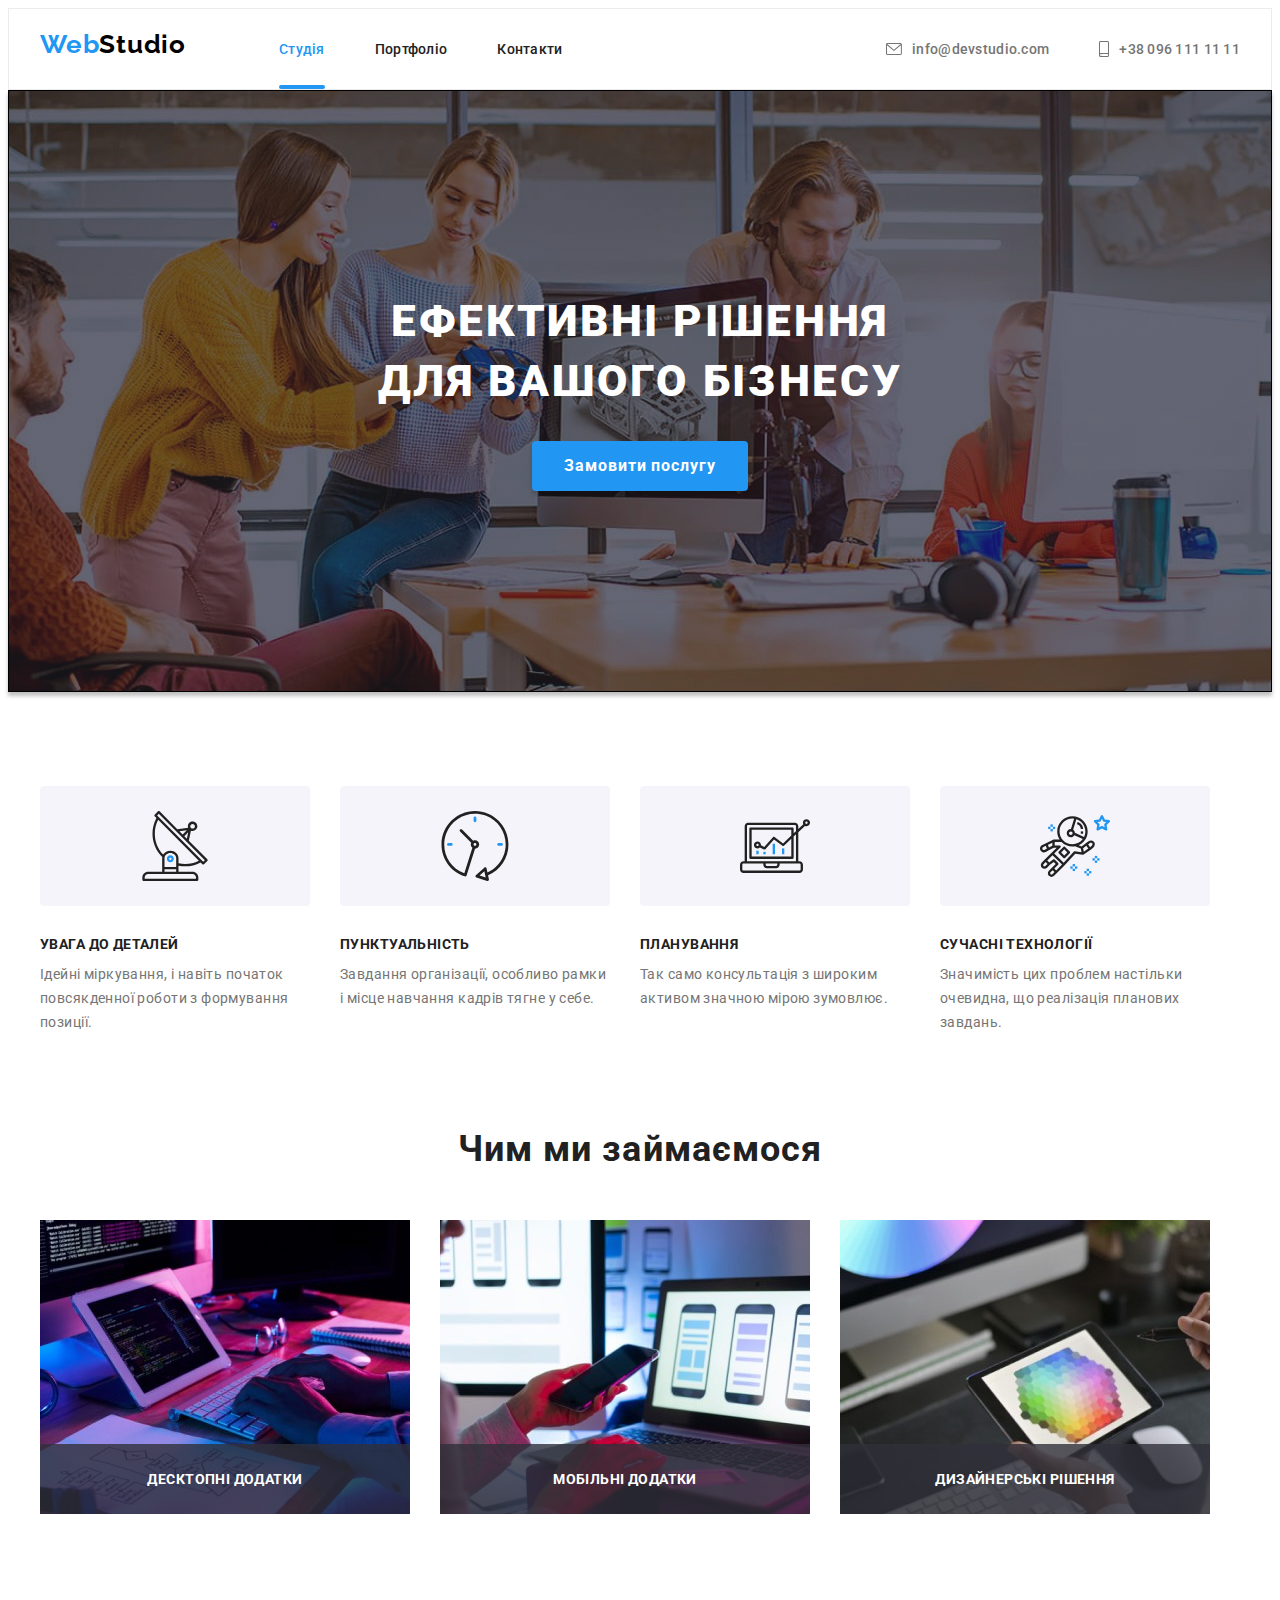
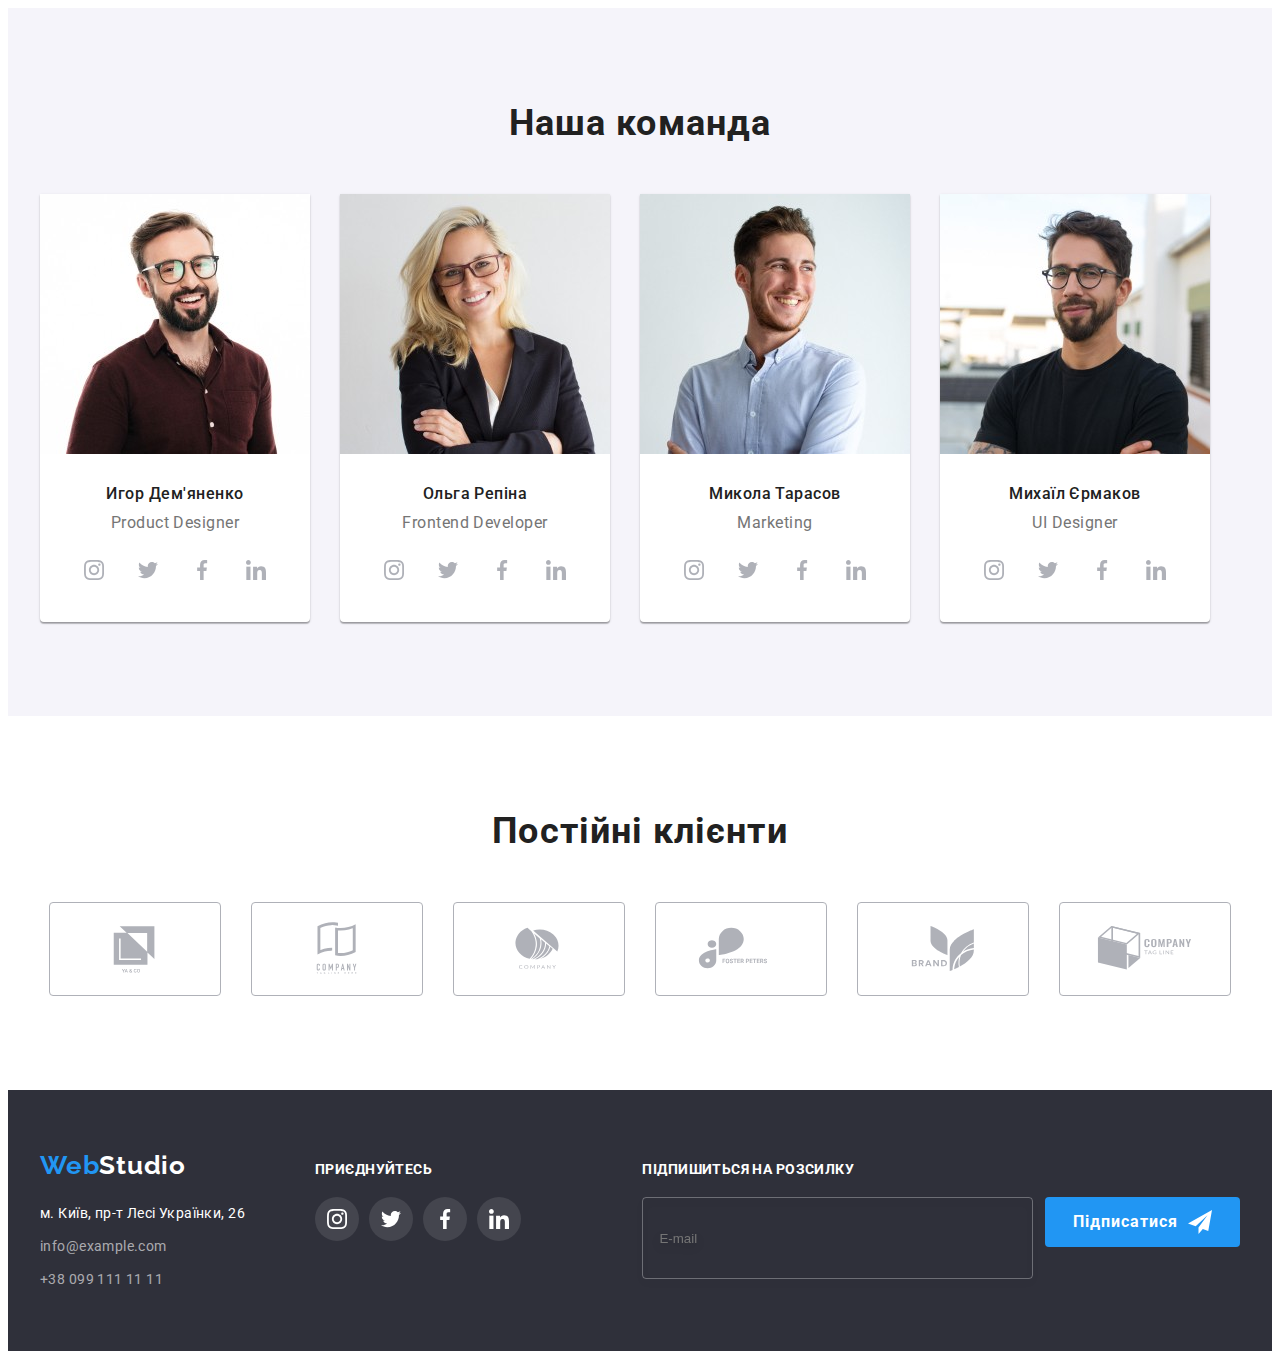
==== index.html @ cc72ad81 "Initial commit" ====
<!DOCTYPE html>
<html lang="uk">
  <head>
    <meta charset="UTF-8" />
    <meta http-equiv="X-UA-Compatible" content="IE=edge" />
    <meta name="viewport" content="width=device-width, initial-scale=1.0" />
    <title>Студия</title>
    <link rel="preconnect" href="https://fonts.googleapis.com" />
    <link rel="preconnect" href="https://fonts.gstatic.com" crossorigin />
    <link
      href="https://fonts.googleapis.com/css2?family=Montserrat&family=Raleway:wght@700&family=Roboto:wght@400;500;700;900&display=swap"
      rel="stylesheet"
    />
    <!--Normalized  -->
    <link
      rel="stylesheet"
      href="https://cdnjs.cloudflare.com/ajax/libs/modern-normalize/1.1.0/modern-normalize.min.css"
      integrity="sha512-wpPYUAdjBVSE4KJnH1VR1HeZfpl1ub8YT/NKx4PuQ5NmX2tKuGu6U/JRp5y+Y8XG2tV+wKQpNHVUX03MfMFn9Q=="
      crossorigin="anonymous"
      referrerpolicy="no-referrer"
    />
    <!-- Normilized end -->
    <!-- Animate.css start -->
    <link
      rel="stylesheet"
      href="https://cdnjs.cloudflare.com/ajax/libs/animate.css/4.1.1/animate.min.css"
    />
    <!-- Animate.css end -->
    <link rel="stylesheet" href="./css/main.min.css" />
    <!-- <link rel="stylesheet" href="./css/styles.css" /> -->
  </head>

  <body>
    <!-- header -->

    <header class="header">
      <div class="container header__container">
        <a class="logo--black logo header__logo link" href="./index.html"><span>Web</span>Studio</a>
        <!-- меню мобайл -->
        <button class="menu__btn" type="button" data-menu-open>
          <svg width="40" height="40">
            <use href="./images/icons.svg#menu_btn"></use>
          </svg>
        </button>

        <nav class="nav">
          <ul class="nav__list list">
            <li class="nav__item">
              <a class="nav__link nav__link--current link" href="./index.html">Студія</a>
            </li>
            <li class="nav__item">
              <a class="nav__link link" href="./portfolio.html">Портфоліо</a>
            </li>
            <li class="nav__item">
              <a class="nav__link link" href="#">Контакти</a>
            </li>
          </ul>
        </nav>
        <!-- email -->
        <ul class="contacts list">
          <li class="contacts__mail">
            <a class="contacts__link link" href="mailto:info@devstudio.com"
              ><svg class="contacts__icon" width="16" height="12">
                <use href="./images/icons.svg#mail"></use>
              </svg>
              info@devstudio.com</a
            >
          </li>
          <!-- phone -->
          <li class="contacts__phone">
            <a class="contacts__link link" href="tel:+380961111111"
              ><svg class="contacts__icon" width="10" height="16">
                <use href="./images/icons.svg#smartphone"></use>
              </svg>
              +38 096 111 11 11</a
            >
          </li>
        </ul>
      </div>
    </header>
    <!-- Hero -->
    <main class="main">
      <section class="hero hero__container">
        <div class="container">
          <h1 class="hero__title">
            Ефективні рішення <br />
            для вашого бізнесу
          </h1>
          <button
            class="hero__btn btn animate__animated animate__pulse animate__delay-5s animate__infinite"
            type="button"
            data-modal-open
          >
            Замовити послугу
          </button>
        </div>
      </section>
      <!-- Преимущества студии -->
      <section class="features section">
        <div class="container">
          <h2 class="visually-hidden">Можливості студії</h2>
          <ul class="features__list list">
            <li class="features__item">
              <div class="features__thumb">
                <a
                  class="features__link link"
                  href=""
                  target="_blank"
                  rel="noopener nooreferrer"
                  aria-label="antenna"
                >
                  <svg class="features__icon" width="70" height="70">
                    <use href="./images/icons.svg#antenna"></use>
                  </svg>
                </a>
              </div>
              <h3 class="features__subject">УВАГА ДО ДЕТАЛЕЙ</h3>
              <p class="features__text">
                Ідейні міркування, і навіть початок повсякденної роботи з формування позиції.
              </p>
            </li>
            <li class="features__item">
              <div class="features__thumb">
                <a
                  class="features__link link"
                  href=""
                  target="_blank"
                  rel="noopener nooreferrer"
                  aria-label="clock"
                >
                  <svg class="features__icon" width="70" height="70">
                    <use href="./images/icons.svg#clock"></use>
                  </svg>
                </a>
              </div>
              <h3 class="features__subject">Пунктуальність</h3>
              <p class="features__text">
                Завдання організації, особливо рамки і місце навчання кадрів тягне у себе.
              </p>
            </li>
            <li class="features__item">
              <div class="features__thumb">
                <a
                  class="features__link link"
                  href=""
                  target="_blank"
                  rel="noopener nooreferrer"
                  aria-label="diagram"
                >
                  <svg class="features__icon" width="70" height="70">
                    <use href="./images/icons.svg#diagram"></use>
                  </svg>
                </a>
              </div>
              <h3 class="features__subject">Планування</h3>
              <p class="features__text">
                Так само консультація з широким активом значною мірою зумовлює.
              </p>
            </li>
            <li class="features__item">
              <div class="features__thumb">
                <a
                  class="features__link link"
                  href=""
                  target="_blank"
                  rel="noopener nooreferrer"
                  aria-label="astronaut"
                >
                  <svg class="features__icon" width="70" height="70">
                    <use href="./images/icons.svg#astronaut"></use>
                  </svg>
                </a>
              </div>
              <h3 class="features__subject">Сучасні технології</h3>
              <p class="features__text">
                Значимість цих проблем настільки очевидна, що реалізація планових завдань.
              </p>
            </li>
          </ul>
        </div>
      </section>

      <!-- Чим ми займаємося -->
      <section class="work work__container section">
        <div class="container">
          <h2 class="container__tittle">Чим ми займаємося</h2>
          <ul class="work__list list">
            <li class="work__item">
              <!-- картинки -->
              <picture>
                <source
                  media="(min-width: 1200px)"
                  srcset="./images/work/img-1@1x_lg.jpg 1x, ./images/work/img-1@2x_lg.jpg 2x"
                  type="image/jpg"
                />

                <img
                  class="work__image"
                  src="./images/work/img-1@1x_lg.jpg"
                  alt="Десктопні додатки"
                  width="370"
                  height="294"
                />
              </picture>
              <p class="work__text">Десктопні додатки</p>
            </li>
            <li class="work__item">
              <picture>
                <source
                  media="(min-width: 1200px)"
                  srcset="./images/work/img-2@1x_lg.jpg 1x, ./images/work/img-2@2x_lg.jpg 2x"
                  type="image/jpg"
                />

                <img
                  class="work__image"
                  src="./images/work/img-2@1x_lg.jpg"
                  alt="Мобільні додатки"
                  width="370"
                  height="294"
                />
              </picture>
              <p class="work__text">Мобільні додатки</p>
            </li>
            <li class="work__item">
              <picture>
                <source
                  media="(min-width: 1200px)"
                  srcset="./images/work/img-3@1x_lg.jpg 1x, ./images/work/img-3@2x_lg.jpg 2x"
                  type="image/jpg"
                />

                <img
                  class="work__image"
                  src="./images/work/img-3@1x_lg.jpg"
                  alt="Дизайнерські рішення"
                  width="370"
                  height="294"
                />
              </picture>
              <p class="work__text">Дизайнерські рішення</p>
            </li>
          </ul>
        </div>
      </section>
      <!-- Наша команда -->
      <section class="team section">
        <div class="container">
          <h2 class="container__tittle">Наша команда</h2>
          <ul class="team__list list">
            <li class="team__item">
              <picture>
                <source
                  media="(min-width: 1200px)"
                  srcset="./images/team/img-1@1x_lg.jpg 1x, ./images/team/img-1@2x_lg.jpg 2x"
                  type="image/jpg"
                />
                <source
                  media="(min-width: 768px)"
                  srcset="./images/team/img-1@1x_md.jpg 1x, ./images/team/img-1@2x_md.jpg 2x"
                  type="image/jpg"
                />
                <source
                  media="(max-width: 767px)"
                  srcset="./images/team/img-1@1x_sm.jpg 1x, ./images/team/img-1@2x_sm.jpg 2x"
                  type="image/jpg"
                />

                <img
                  class="team__foto"
                  src="./images/team/img-1@1x_lg.jpg"
                  alt="Игорь Демьяненко"
                  width="450"
                  height="460"
                />
              </picture>
              <div class="team__wrapper">
                <h3 class="team__name">Игор Дем'яненко</h3>
                <p class="team__spec">Product Designer</p>
                <ul class="social list">
                  <li class="social__item">
                    <a
                      class="social__link link"
                      href=""
                      target="_blank"
                      rel="noopener nooreferrer"
                      aria-label="Instagram"
                    >
                      <svg class="social__icon" width="20" height="20">
                        <use href="./images/icons.svg#instagram"></use>
                      </svg>
                    </a>
                  </li>
                  <li class="social__item">
                    <a
                      class="social__link link"
                      href=""
                      target="_blank"
                      rel="noopener nooreferrer"
                      aria-label="Twitter"
                    >
                      <svg class="social__icon" width="20" height="20">
                        <use href="./images/icons.svg#twitter"></use>
                      </svg>
                    </a>
                  </li>
                  <li class="social__item">
                    <a
                      class="social__link link"
                      href=""
                      target="_blank"
                      rel="noopener nooreferrer"
                      aria-label="Facebook"
                    >
                      <svg class="social__icon" width="20" height="20">
                        <use href="./images/icons.svg#facebook"></use>
                      </svg>
                    </a>
                  </li>
                  <li class="social__item">
                    <a
                      class="social__link link"
                      href=""
                      target="_blank"
                      rel="noopener nooreferrer"
                      aria-label="Linkedin"
                    >
                      <svg class="social__icon" width="20" height="20">
                        <use href="./images/icons.svg#linkedin"></use>
                      </svg>
                    </a>
                  </li>
                </ul>
              </div>
            </li>
            <li class="team__item">
              <picture>
                <source
                  media="(min-width: 1200px)"
                  srcset="./images/team/img-2@1x_lg.jpg 1x, ./images/team/img-2@2x_lg.jpg 2x"
                  type="image/jpg"
                />
                <source
                  media="(min-width: 768px)"
                  srcset="./images/team/img-2@1x_md.jpg 1x, ./images/team/img-2@2x_md.jpg 2x"
                  type="image/jpg"
                />
                <source
                  media="(max-width: 767px)"
                  srcset="./images/team/img-2@1x_sm.jpg 1x, ./images/team/img-2@2x_sm.jpg 2x"
                  type="image/jpg"
                />

                <img
                  class="team__foto"
                  src="./images/team/img-2@1x_lg.jpg"
                  alt="Ольга Репина"
                  width="450"
                  height="460"
                />
              </picture>
              <div class="team__wrapper">
                <h3 class="team__name">Ольга Репіна</h3>
                <p class="team__spec">Frontend Developer</p>
                <ul class="social list">
                  <li class="social__item">
                    <a
                      class="social__link link"
                      href=""
                      target="_blank"
                      rel="noopener nooreferrer"
                      aria-label="Instagram"
                    >
                      <svg class="social__icon" width="20" height="20">
                        <use href="./images/icons.svg#instagram"></use>
                      </svg>
                    </a>
                  </li>
                  <li class="social__item">
                    <a
                      class="social__link link"
                      href=""
                      target="_blank"
                      rel="noopener nooreferrer"
                      aria-label="Twitter"
                    >
                      <svg class="social__icon" width="20" height="20">
                        <use href="./images/icons.svg#twitter"></use>
                      </svg>
                    </a>
                  </li>
                  <li class="social__item">
                    <a
                      class="social__link link"
                      href=""
                      target="_blank"
                      rel="noopener nooreferrer"
                      aria-label="Facebook"
                    >
                      <svg class="social__icon" width="20" height="20">
                        <use href="./images/icons.svg#facebook"></use>
                      </svg>
                    </a>
                  </li>
                  <li class="social__item">
                    <a
                      class="social__link link"
                      href=""
                      target="_blank"
                      rel="noopener nooreferrer"
                      aria-label="Linkedin"
                    >
                      <svg class="social__icon" width="20" height="20">
                        <use href="./images/icons.svg#linkedin"></use>
                      </svg>
                    </a>
                  </li>
                </ul>
              </div>
            </li>
            <li class="team__item">
              <picture>
                <source
                  media="(min-width: 1200px)"
                  srcset="./images/team/img-3@1x_lg.jpg 1x, ./images/team/img-3@2x_lg.jpg 2x"
                  type="image/jpg"
                />
                <source
                  media="(min-width: 768px)"
                  srcset="./images/team/img-3@1x_md.jpg 1x, ./images/team/img-3@2x_md.jpg 2x"
                  type="image/jpg"
                />
                <source
                  media="(max-width: 767px)"
                  srcset="./images/team/img-3@1x_sm.jpg 1x, ./images/team/img-3@2x_sm.jpg 2x"
                  type="image/jpg"
                />
                <img
                  class="team__foto"
                  src="./images/team/img-3@1x_lg.jpg"
                  alt="Николай Тарасов"
                  width="450"
                  height="460"
                />
              </picture>
              <div class="team__wrapper">
                <h3 class="team__name">Микола Тарасов</h3>
                <p class="team__spec">Marketing</p>
                <ul class="social list">
                  <li class="social__item">
                    <a
                      class="social__link link"
                      href=""
                      target="_blank"
                      rel="noopener nooreferrer"
                      aria-label="Instagram"
                    >
                      <svg class="social__icon" width="20" height="20">
                        <use href="./images/icons.svg#instagram"></use>
                      </svg>
                    </a>
                  </li>
                  <li class="social__item">
                    <a
                      class="social__link link"
                      href=""
                      target="_blank"
                      rel="noopener nooreferrer"
                      aria-label="Twitter"
                    >
                      <svg class="social__icon" width="20" height="20">
                        <use href="./images/icons.svg#twitter"></use>
                      </svg>
                    </a>
                  </li>
                  <li class="tsocial__item">
                    <a
                      class="social__link link"
                      href=""
                      target="_blank"
                      rel="noopener nooreferrer"
                      aria-label="Facebook"
                    >
                      <svg class="social__icon" width="20" height="20">
                        <use href="./images/icons.svg#facebook"></use>
                      </svg>
                    </a>
                  </li>
                  <li class="social__item">
                    <a
                      class="social__link link"
                      href=""
                      target="_blank"
                      rel="noopener nooreferrer"
                      aria-label="Linkedin"
                    >
                      <svg class="social__icon" width="20" height="20">
                        <use href="./images/icons.svg#linkedin"></use>
                      </svg>
                    </a>
                  </li>
                </ul>
              </div>
            </li>
            <li class="team__item">
              <picture>
                <source
                  media="(min-width: 1200px)"
                  srcset="./images/team/img-4@1x_lg.jpg 1x, ./images/team/img-4@2x_lg.jpg 2x"
                  type="image/jpg"
                />
                <source
                  media="(min-width: 768px)"
                  srcset="./images/team/img-4@1x_md.jpg 1x, ./images/team/img-4@2x_md.jpg 2x"
                  type="image/jpg"
                />
                <source
                  media="(max-width: 767px)"
                  srcset="./images/team/img-4@1x_sm.jpg 1x, ./images/team/img-4@2x_sm.jpg 2x"
                  type="image/jpg"
                />

                <img
                  class="team__foto"
                  src="./images/team/img-4@1x_lg.jpg"
                  alt="Михаил Ермаков"
                  width="450"
                  height="460"
                />
              </picture>
              <div class="team__wrapper">
                <h3 class="team__name">Михаїл Єрмаков</h3>
                <p class="team__spec">UI Designer</p>
                <ul class="social list">
                  <li class="social__item">
                    <a
                      class="social__link link"
                      href=""
                      target="_blank"
                      rel="noopener nooreferrer"
                      aria-label="Instagram"
                    >
                      <svg class="social__icon" width="20" height="20">
                        <use href="./images/icons.svg#instagram"></use>
                      </svg>
                    </a>
                  </li>
                  <li class="social__item">
                    <a
                      class="social__link link"
                      href=""
                      target="_blank"
                      rel="noopener nooreferrer"
                      aria-label="Twitter"
                    >
                      <svg class="social__icon" width="20" height="20">
                        <use href="./images/icons.svg#twitter"></use>
                      </svg>
                    </a>
                  </li>
                  <li class="social__item">
                    <a
                      class="social__link link"
                      href=""
                      target="_blank"
                      rel="noopener nooreferrer"
                      aria-label="Facebook"
                    >
                      <svg class="social__icon" width="20" height="20">
                        <use href="./images/icons.svg#facebook"></use>
                      </svg>
                    </a>
                  </li>
                  <li class="social__item">
                    <a
                      class="social__link link"
                      href=""
                      target="_blank"
                      rel="noopener nooreferrer"
                      aria-label="Linkedin"
                    >
                      <svg class="social__icon" width="20" height="20">
                        <use href="./images/icons.svg#linkedin"></use>
                      </svg>
                    </a>
                  </li>
                </ul>
              </div>
            </li>
          </ul>
        </div>
      </section>

      <!--постоянные клиенты-->
      <section class="clients section">
        <div class="container">
          <h2 class="container__tittle">Постійні клієнти</h2>
          <ul class="clients__list list">
            <li class="clients__item">
              <a
                class="clients__link link"
                href=""
                target="_blank"
                rel="noopener nooreferrer"
                aria-label="logo-1"
              >
                <svg width="106" height="60" class="clients__icon">
                  <use href="./images/icons.svg#logo-1"></use>
                </svg>
              </a>
            </li>
            <li class="clients__item">
              <a
                class="clients__link link"
                href=""
                target="_blank"
                rel="noopener nooreferrer"
                aria-label="logo-2"
              >
                <svg width="106" height="60" class="clients__icon">
                  <use href="./images/icons.svg#logo-2"></use>
                </svg>
              </a>
            </li>
            <li class="clients__item">
              <a
                class="clients__link link"
                href=""
                target="_blank"
                rel="noopener nooreferrer"
                aria-label="logo-3"
              >
                <svg width="106" height="60" class="clients__icon">
                  <use href="./images/icons.svg#logo-3"></use>
                </svg>
              </a>
            </li>
            <li class="clients__item">
              <a
                class="clients__link link"
                href=""
                target="_blank"
                rel="noopener nooreferrer"
                aria-label="logo-4"
              >
                <svg width="106" height="60" class="clients__icon">
                  <use href="./images/icons.svg#logo-4"></use>
                </svg>
              </a>
            </li>
            <li class="clients__item">
              <a
                class="clients__link link"
                href=""
                target="_blank"
                rel="noopener nooreferrer"
                aria-label="logo-5"
              >
                <svg width="106" height="60" class="clients__icon">
                  <use href="./images/icons.svg#logo-5"></use>
                </svg>
              </a>
            </li>
            <li class="clients__item">
              <a
                class="clients__link link"
                href=""
                target="_blank"
                rel="noopener nooreferrer"
                aria-label="logo-6"
              >
                <svg width="106" height="60" class="clients__icon">
                  <use href="./images/icons.svg#logo-6"></use>
                </svg>
              </a>
            </li>
          </ul>
        </div>
      </section>
    </main>

    <!--footer1-->

    <footer class="footer footer__container">
      <div class="container footer__position">
        <div class="footer__adress">
          <a class="footer__logo logo link" href="./index.html">Web<span>Studio</span></a>
          <address class="footer__contacts">
            <ul class="footer__list list">
              <li class="footer__item">
                <a
                  class="footer__link footer__link--map link"
                  href="https://goo.gl/maps/uckna3FoqXZU8niu8"
                  target="_blank"
                  rel="noreferrer noopener nofollow"
                  >м. Київ, пр-т Лесі Українки, 26</a
                >
              </li>
              <li class="footer__item">
                <a class="footer__link link" href="mailto:info@example.com">info@example.com</a>
              </li>
              <li class="footer__item">
                <a class="footer__link link" href="tel:+380991111111">+38 099 111 11 11</a>
              </li>
            </ul>
          </address>
        </div>
        <!-- Приєднуйтесь -->

        <div class="join join__footer">
          <h2 class="join__text">Приєднуйтесь</h2>
          <ul class="join__list list">
            <li class="join__item">
              <a
                class="join__link link"
                href=""
                target="_blank"
                rel="noopener nooreferrer"
                aria-label="instagram"
              >
                <svg class="join__icon" width="20" height="20">
                  <use href="./images/icons.svg#instagram"></use>
                </svg>
              </a>
            </li>
            <li class="join__item">
              <a
                class="join__link link"
                href=""
                target="_blank"
                rel="noopener nooreferrer"
                aria-label="twitter"
              >
                <svg class="join__icon" width="20" height="20">
                  <use href="./images/icons.svg#twitter"></use>
                </svg>
              </a>
            </li>
            <li class="join__item">
              <a
                class="join__link link"
                href=""
                target="_blank"
                rel="noopener nooreferrer"
                aria-label="facebook"
              >
                <svg class="join__icon" width="20" height="20">
                  <use href="./images/icons.svg#facebook"></use>
                </svg>
              </a>
            </li>
            <li class="join__item">
              <a
                class="join__link link"
                href=""
                target="_blank"
                rel="noopener nooreferrer"
                aria-label="Linkedin"
              >
                <svg class="join__icon" width="20" height="20">
                  <use href="./images/icons.svg#linkedin"></use>
                </svg>
              </a>
            </li>
          </ul>
        </div>
        <!-- Підпишиться на розсилку -->

        <div class="subscribe">
          <h2 class="subscribe__text">Підпишиться на розсилку</h2>
          <form class="subscribe__form">
            <label class="subscribe__label">
              <input
                class="subscribe__email"
                type="email"
                name="user-mail"
                required
                placeholder="E-mail"
              />
            </label>
            <button class="btn subscribe__btn" type="submit">
              Підписатися
              <svg class="subscribe__svg" width="24" height="24">
                <use href="./images/icons.svg#icon-send"></use>
              </svg>
            </button>
          </form>
        </div>
      </div>
    </footer>

    <!-- Modal window -->
    <div class="backdrop backdrop--is-hidden" data-modal>
      <div class="backdrop__modal">
        <button class="backdrop__modal--close" type="button" data-modal-close>
          <svg class="modal__icon" width="18" height="18">
            <use href="./images/icons.svg#close-black"></use>
          </svg>
        </button>

        <!-- modal-form -->

        <form class="form" name="modal-form" autocomplete="off">
          <strong class="form__tittle">Залиште свої дані, ми Вам зателефонуємо</strong>
          <div class="form__group" role="group">
            <label class="form__wrap">
              <span class="form__label">Ім'я</span>
              <input class="form__input" type="text" name="user-name" autofocus required />

              <svg class="form__icon" width="18" height="18">
                <use href="./images/icons.svg#person-black"></use>
              </svg>
            </label>

            <label class="form__wrap">
              <span class="form__label">Телефон</span>
              <input class="form__input" type="tel" name="user-phone" required />

              <svg class="form__icon" width="18" height="18">
                <use href="./images/icons.svg#phone-black"></use>
              </svg>
            </label>

            <label class="form__wrap">
              <span class="form__label">Пошта</span>
              <input class="form__input" type="email" name="user-mail" required />

              <svg class="form__icon" width="18" height="18">
                <use href="./images/icons.svg#email-black"></use>
              </svg>
            </label>

            <label class="form__wrap">
              <span class="form__label">Коментарі</span>
              <textarea
                class="form__input form__textarea"
                name="user-comments"
                placeholder="Ведіть текст"
                rows="4"
              ></textarea>
            </label>
          </div>

          <!-- checkbox -->

          <label class="form__checkbox">
            <input
              class="form__checkbox-input visually-hidden"
              type="checkbox"
              name="agreement"
              value="agreement-send"
              required
            />

            <svg class="form__checkbox-icon" width="16" height="15">
              <use
                class="form__checkbox-icon--uncheck"
                href="./images/icons.svg#icon-uncheck"
              ></use>
              <use class="form__checkbox-icon--check" href="./images/icons.svg#icon-check"></use>
            </svg>

            <span class="form__checkbox-label"
              >Погоджуюся з розсилкою та приймаю<a class="form__checkbox-label--conditions" href="">
                Умови договору</a
              >
            </span>
          </label>

          <button class="form__btn btn" type="submit">Відправити</button>
        </form>
      </div>
    </div>

    <!-- Mobile menu -->

    <div class="menu-overlay" data-menu>
      <div class="menu">
        <button class="menu__btn menu__btn--hover" type="button" data-menu-close>
          <svg width="40" height="40">
            <use href="./images/icons.svg#menu-close"></use>
          </svg>
        </button>
        <ul class="menu__list list">
          <li class="menu__item">
            <a class="menu__link menu__link--current link" href="./index.html">Студія</a>
          </li>
          <li class="menu__item">
            <a class="menu__link link" href="./portfolio.html">Портфоліо</a>
          </li>
          <li class="menu__item">
            <a class="menu__link link" href="#">Контакти</a>
          </li>
        </ul>

        <ul class="menu__contacts list">
          <!-- phone -->
          <li class="menu__phone">
            <a class="menu__phone-link link" href="tel:+380961111111"> +38 096 111 11 11</a>
          </li>

          <li class="menu__mail">
            <a class="menu__mail-link link" href="mailto:info@devstudio.com"> info@devstudio.com</a>
          </li>
        </ul>

        <ul class="menu__social-list list">
          <li class="menu__social-item">
            <a
              class="menu__social-link link"
              href=""
              target="_blank"
              rel="noopener nooreferrer"
              aria-label="Instagram"
              >Instagram
            </a>
          </li>
          <li class="menu__social-item">
            <a
              class="menu__social-link link"
              href=""
              target="_blank"
              rel="noopener nooreferrer"
              aria-label="Twitter"
              >Twitter
            </a>
          </li>
          <li class="menu__social-item">
            <a
              class="menu__social-link link"
              href=""
              target="_blank"
              rel="noopener nooreferrer"
              aria-label="Facebook"
              >Facebook
            </a>
          </li>
          <li class="menu__social-item">
            <a
              class="menu__social-link link"
              href=""
              target="_blank"
              rel="noopener nooreferrer"
              aria-label="Linkedin"
              >Linkedin
            </a>
          </li>
        </ul>
      </div>
    </div>

    <script src="./js/modal.js"></script>
    <script src="./js/menu.js"></script>
  </body>
</html>
---- css/main.min.css ----
:root{--main-font: "Roboto", sans-serif;--secondary-font: "Raleway", sans-serif;--main-txt-cl: #212121;--accent-txt-cl: #2196F3;--white-txt-cl: #FFFFFF;--btn-txt-cl: #FFFFFF;--tel-txt-cl: #757575;--footer-txt-cl: rgba(255, 255, 255, 0.6);--studio-txt-cl: #000000;--soc-cl: #AFB1B8;--light-bg-cl: #E5E5E5;--dark-bg-cl: #2F303A;--portfolio-bg-cl: #EEEEEE;--team-bg-cl: #F5F4FA;--btn-bl-cl: #188CE8;--line-cl: #ECECEC;--anim: 250ms cubic-bezier(0.4, 0, 0.2, 1)}.visually-hidden{position:absolute;width:1px;height:1px;margin:-1px;border:0;padding:0;white-space:nowrap;-webkit-clip-path:inset(100%);clip-path:inset(100%);clip:rect(0 0 0 0);overflow:hidden}body{font-family:var(--main-font);color:var(--main-txt-cl);background-color:var(--white-txt-cl);font-size:14px;letter-spacing:.03em}.no-scroll{overflow:hidden}.link{text-decoration:none;color:inherit}.list{list-style:none;padding:0;margin:0}h1,h2,h3,h4,h5,h6,p,ul{margin:0}img{display:block;width:100%;height:auto;-o-object-fit:cover;object-fit:cover;-o-object-position:center;object-position:center}address{font-size:normal}.container{width:100%;padding:0 15px;margin:0 auto}@media screen and (min-width: 480px){.container{width:480px}}@media screen and (min-width: 768px){.container{width:768px}}@media screen and (min-width: 1200px){.container{width:1200px}}.section{padding-top:60px;padding-bottom:60px}@media screen and (min-width: 1200px){.section{padding-top:94px;padding-bottom:94px}}.container__tittle{font-weight:700;text-align:center;letter-spacing:.03em;color:var(--main-txt-cl);font-size:28px;line-height:1.1785714286;margin-bottom:30px}@media screen and (min-width: 1200px){.container__tittle{font-size:36px;line-height:1.1666666667;margin-bottom:50px}}.btn{font-weight:700;font-size:16px;line-height:1.875;-webkit-box-align:center;-ms-flex-align:center;align-items:center;letter-spacing:.06em;background-color:var(--accent-txt-cl);cursor:pointer;border:none;border-radius:4px;color:var(--btn-txt-cl);font-family:var(--main-font)}.form{text-align:center}.form__tittle{display:block;font-family:var(--main-font);font-weight:700;font-size:20px;line-height:1.5;text-align:center;letter-spacing:.03em;color:var(--main-txt-cl);margin-bottom:12px}@media screen and (min-width: 1200px){.form__tittle{line-height:1.15}}.form__group{margin-bottom:20px}.form__wrap{position:relative;display:block;margin-bottom:10px}.form__wrap:last-child{margin-bottom:0}.form__label{display:block;text-align:left;margin-bottom:4px;font-family:var(--main-font);font-weight:400;font-size:12px;line-height:1.1666666667;letter-spacing:.01em;color:var(--tel-txt-cl)}.form__input{width:100%;border:1px solid rgba(33,33,33,.2);border-radius:4px;font-family:var(--main-font);font-weight:400;font-size:14px;line-height:1.1428571429;letter-spacing:.01em;color:rgba(117,117,117,.5);height:40px;border:1px solid rgba(33,33,33,.2);border-radius:4px;-webkit-transition:border-color var(--anim);transition:border-color var(--anim);padding:12px;padding-left:42px;outline:rgba(0,0,0,0)}.form__input:focus,.form__input:active{border-color:var(--accent-txt-cl)}.form__input:focus+.form__icon,.form__input:hover+.form__icon{fill:var(--accent-txt-cl)}.form__icon{position:absolute;bottom:11px;left:12px;fill:var(--main-txt-cl);-webkit-transition:fill var(--anim);transition:fill var(--anim)}.form__textarea{height:120px;resize:none;padding:12px 16px}.form__checkbox{display:-webkit-box;display:-ms-flexbox;display:flex;-webkit-box-align:center;-ms-flex-align:center;align-items:center;-webkit-box-pack:center;-ms-flex-pack:center;justify-content:center;gap:8px;margin-bottom:30px}.form__checkbox-input:checked+.form__checkbox-icon .form__checkbox-icon--uncheck{opacity:0}.form__checkbox-icon--check{opacity:0;-webkit-transition:opacity var(--anim) background-color var(--anim);transition:opacity var(--anim) background-color var(--anim)}.form__checkbox-input:checked+.form__checkbox-icon .form__checkbox-icon--check{opacity:1;background-color:var(--accent-txt-cl)}.form__checkbox-label{font-family:var(--main-font);font-weight:400;font-size:12px;line-height:1.1666666667;letter-spacing:.03em;color:var(--tel-txt-cl);-webkit-user-select:none;-moz-user-select:none;-ms-user-select:none;user-select:none;text-underline-position:under}.form__checkbox-label--conditions{color:var(--accent-txt-cl)}@media screen and (min-width: 1200px){.form__checkbox-label{font-size:14px;line-height:1.7142857143}}.form__btn{display:-webkit-inline-box;display:-ms-inline-flexbox;display:inline-flex;padding:10px 52px;-webkit-box-shadow:0px 4px 4px rgba(0,0,0,.15);box-shadow:0px 4px 4px rgba(0,0,0,.15);-webkit-transition:background-color var(--anim);transition:background-color var(--anim)}.form__btn:focus,.form__btn:hover{background-color:var(--btn-bl-cl)}.backdrop{position:fixed;top:0;left:0;z-index:100;width:100%;height:100%;background-color:rgba(0,0,0,.2);opacity:1;visibility:visible;pointer-events:initial;overflow-y:scroll;-webkit-transition:opacity var(--anim),visibility var(--anim);transition:opacity var(--anim),visibility var(--anim)}.backdrop.backdrop--is-hidden{opacity:0;visibility:hidden;pointer-events:none}.backdrop__modal{position:absolute;top:50%;left:50%;-webkit-transform:translate(-50%, -40%) scale(1) rotate(0);transform:translate(-50%, -40%) scale(1) rotate(0);max-width:450px;width:100%;min-height:609px;background-color:var(--btn-txt-cl);-webkit-box-shadow:0px 1px 3px rgba(0,0,0,.12),0px 1px 1px rgba(0,0,0,.14),0px 2px 1px rgba(0,0,0,.2);box-shadow:0px 1px 3px rgba(0,0,0,.12),0px 1px 1px rgba(0,0,0,.14),0px 2px 1px rgba(0,0,0,.2);border-radius:4px;padding:40px;opacity:1;-webkit-transition:opacity var(--anim),-webkit-transform var(--anim);transition:opacity var(--anim),-webkit-transform var(--anim);transition:transform var(--anim),opacity var(--anim);transition:transform var(--anim),opacity var(--anim),-webkit-transform var(--anim)}@media screen and (min-width: 768px){.backdrop__modal{-webkit-transform:translate(-50%, -50%) scale(1) rotate(0);transform:translate(-50%, -50%) scale(1) rotate(0)}}@media screen and (min-width: 1200px){.backdrop__modal{width:528px;min-height:581px}}.backdrop.backdrop--is-hidden .backdrop__modal{-webkit-transform:translate(-50%, -50%) scale(0.4) rotate(0.25turn);transform:translate(-50%, -50%) scale(0.4) rotate(0.25turn);opacity:0}.backdrop__modal--close{position:absolute;top:8px;right:8px;display:-webkit-box;display:-ms-flexbox;display:flex;-webkit-box-pack:center;-ms-flex-pack:center;justify-content:center;-webkit-box-align:center;-ms-flex-align:center;align-items:center;width:30px;height:30px;padding:0;border-radius:50%;color:rgba(0,0,0,.1);border:1px solid rgba(0,0,0,.1);-webkit-transition:fill var(--anim);transition:fill var(--anim)}.backdrop__modal--close:focus,.backdrop__modal--close:hover{fill:var(--accent-txt-cl)}.menu__btn{display:-webkit-inline-box;display:-ms-inline-flexbox;display:inline-flex;-webkit-box-align:center;-ms-flex-align:center;align-items:center;-webkit-box-pack:center;-ms-flex-pack:center;justify-content:center;position:fixed;top:10px;right:15px;padding:0;margin-left:auto;width:40px;height:40px;padding:0;background-color:rgba(0,0,0,0);border:none;cursor:pointer;color:var(--main-txt-cl)}@media screen and (min-width: 768px){.menu__btn{display:none}}.menu-overlay .menu__btn{position:absolute}.menu__btn--hover{-webkit-transition:fill var(--anim);transition:fill var(--anim)}.menu__btn--hover:focus,.menu__btn--hover:hover{fill:var(--accent-txt-cl)}.menu-overlay{position:fixed;top:0;left:0;z-index:100;width:100%;height:100%;opacity:0;pointer-events:none;visibility:hidden;-webkit-transition:opacity var(--anim),visibility var(--anim);transition:opacity var(--anim),visibility var(--anim)}@media screen and (min-width: 768px){.menu-overlay{display:none}}.menu-overlay.is-open{opacity:1;pointer-events:initial;visibility:visible}.menu{display:-webkit-box;display:-ms-flexbox;display:flex;-webkit-box-orient:vertical;-webkit-box-direction:normal;-ms-flex-direction:column;flex-direction:column;position:absolute;top:0;left:0;z-index:100;padding:48px 40px;width:100%;height:100%;-webkit-box-shadow:0px 4px 8px rgba(0,0,0,.04),0px 2px 4px rgba(0,0,0,.08),0px 1px 3px rgba(0,0,0,.16);box-shadow:0px 4px 8px rgba(0,0,0,.04),0px 2px 4px rgba(0,0,0,.08),0px 1px 3px rgba(0,0,0,.16);background-color:var(--white-txt-cl);-webkit-transform:translateX(100%);transform:translateX(100%);-webkit-transition:-webkit-transform var(--anim);transition:-webkit-transform var(--anim);transition:transform var(--anim);transition:transform var(--anim), -webkit-transform var(--anim)}@media screen and (min-width: 768px){.menu{display:none}}.menu-overlay.is-open .menu{-webkit-transform:translateX(0);transform:translateX(0)}.menu__list{margin-bottom:auto}.menu__item{margin-bottom:32px}.menu__item:last-child{margin-bottom:0px}.menu__link{font-weight:500;font-size:40px;line-height:1.175;text-align:center;letter-spacing:.02em;color:var(--main-txt-cl)}.menu__link--current{-webkit-transition:color var(--anim);transition:color var(--anim);color:var(--accent-txt-cl)}.menu__phone-link{font-weight:500;font-size:34px;line-height:1.1764705882;letter-spacing:.02em;color:var(--accent-txt-cl)}.menu__mail-link{font-weight:500;font-size:24px;line-height:1.1666666667;letter-spacing:.02em;color:var(--tel-txt-cl)}.menu__phone{margin-bottom:32px}.menu__mail{margin-bottom:64px}.menu__social-link{display:-webkit-box;display:-ms-flexbox;display:flex;font-weight:500;font-size:18px;line-height:1.2222222222;letter-spacing:.02em;color:var(--accent-txt-cl)}.menu__social-list{display:-webkit-box;display:-ms-flexbox;display:flex;-ms-flex-wrap:wrap;flex-wrap:wrap;gap:10px}.menu__social-item{padding-right:10px;border-right:1px solid rgba(33,33,33,.2)}.header{border:1px solid var(--line-cl);position:relative}.header__container{display:-webkit-box;display:-ms-flexbox;display:flex;-webkit-box-align:center;-ms-flex-align:center;align-items:center}.header__logo{margin-top:16px;margin-bottom:16px;margin-right:0px}@media screen and (min-width: 768px){.header__logo{margin-right:88px;margin-top:26 px;margin-bottom:26px}}@media screen and (min-width: 1200px){.header__logo{margin-right:93px}}.logo--black>span{color:var(--accent-txt-cl)}.logo--black{font-family:var(--secondary-font);font-weight:700;font-size:24px;line-height:1.1666666667;letter-spacing:.03em;color:var(--studio-txt-cl)}@media screen and (min-width: 1200px){.logo--black{font-size:26px;line-height:1.1923076923}}.nav{display:-webkit-box;display:-ms-flexbox;display:flex;-webkit-box-align:center;-ms-flex-align:center;align-items:center;margin-right:auto}@media screen and (max-width: 767px){.nav{display:none}}.nav__list{display:-webkit-box;display:-ms-flexbox;display:flex;gap:50px;-webkit-box-align:center;-ms-flex-align:center;align-items:center}.nav__link{font-weight:500;font-size:14px;line-height:1.1428571429;letter-spacing:.02em;display:-webkit-box;display:-ms-flexbox;display:flex;-webkit-box-align:center;-ms-flex-align:center;align-items:center;padding-top:32px;padding-bottom:32px;-webkit-transition:color var(--anim);transition:color var(--anim);color:var(--main-txt-cl)}.nav__link:hover,.nav__link:focus{color:var(--accent-txt-cl)}.nav__link--current{position:relative;color:var(--accent-txt-cl)}.nav__link--current::after{position:absolute;z-index:100;bottom:0;left:0;display:block;width:100%;height:4px;border-radius:2px;background-color:var(--accent-txt-cl);content:" "}@media screen and (max-width: 767px){.contacts{display:none}}@media screen and (min-width: 1200px){.contacts{display:-webkit-box;display:-ms-flexbox;display:flex;margin-left:0;-webkit-box-pack:center;-ms-flex-pack:center;justify-content:center;-webkit-box-align:center;-ms-flex-align:center;align-items:center}}.contacts__list{padding-top:21px;padding-bottom:21px}@media screen and (min-width: 768px){.contacts__mail{margin-bottom:10px}}@media screen and (min-width: 1200px){.contacts__mail{margin-right:50px;margin-bottom:0}}.contacts__link{font-weight:500;font-size:12px;line-height:1.1666666667;letter-spacing:.02em;display:-webkit-box;display:-ms-flexbox;display:flex;-webkit-box-align:center;-ms-flex-align:center;align-items:center;-webkit-transition:color var(--anim);transition:color var(--anim);color:var(--tel-txt-cl)}@media screen and (min-width: 1200px){.contacts__link{padding-top:32px;padding-bottom:32px;font-size:14px;line-height:1.1428571429}}.contacts__link:hover,.contacts__link:focus{color:var(--accent-txt-cl)}.contacts__icon{fill:currentColor;margin-right:10px}.hero{background-color:var(--dark-bg-cl);text-align:center;background-repeat:no-repeat;background-position:center;background-size:cover;border:1px solid var(--studio-txt-cl);-webkit-box-shadow:0px 4px 4px rgba(0,0,0,.25);box-shadow:0px 4px 4px rgba(0,0,0,.25);background-image:-webkit-gradient(linear, left top, right top, from(rgba(47, 48, 58, 0.4)), to(rgba(47, 48, 58, 0.4))),url("../images/hero/header@1x_sm.jpg");background-image:linear-gradient(to right, rgba(47, 48, 58, 0.4), rgba(47, 48, 58, 0.4)),url("../images/hero/header@1x_sm.jpg")}@media(min-device-pixel-ratio: 2),(-webkit-min-device-pixel-ratio: 2),(min-resolution: 192dpi),(min-resolution: 2dppx){.hero{background-image:-webkit-gradient(linear, left top, right top, from(rgba(47, 48, 58, 0.4)), to(rgba(47, 48, 58, 0.4))),url("../images/hero/header@2x_sm.jpg");background-image:linear-gradient(to right, rgba(47, 48, 58, 0.4), rgba(47, 48, 58, 0.4)),url("../images/hero/header@2x_sm.jpg")}}@media screen and (min-width: 768px){.hero{background-image:-webkit-gradient(linear, left top, right top, from(rgba(47, 48, 58, 0.4)), to(rgba(47, 48, 58, 0.4))),url("../images/hero/header@1x_md.jpg");background-image:linear-gradient(to right, rgba(47, 48, 58, 0.4), rgba(47, 48, 58, 0.4)),url("../images/hero/header@1x_md.jpg")}}@media screen and (min-width: 768px)and (min-device-pixel-ratio: 2),screen and (min-width: 768px)and (-webkit-min-device-pixel-ratio: 2),screen and (min-width: 768px)and (min-resolution: 192dpi),screen and (min-width: 768px)and (min-resolution: 2dppx){.hero{background-image:-webkit-gradient(linear, left top, right top, from(rgba(47, 48, 58, 0.4)), to(rgba(47, 48, 58, 0.4))),url("../images/hero/header@2x_md.jpg");background-image:linear-gradient(to right, rgba(47, 48, 58, 0.4), rgba(47, 48, 58, 0.4)),url("../images/hero/header@2x_md.jpg")}}@media screen and (min-width: 1200px){.hero{background-image:-webkit-gradient(linear, left top, right top, from(rgba(47, 48, 58, 0.4)), to(rgba(47, 48, 58, 0.4))),url("../images/hero/header@1x_lg.jpg");background-image:linear-gradient(to right, rgba(47, 48, 58, 0.4), rgba(47, 48, 58, 0.4)),url("../images/hero/header@1x_lg.jpg")}}@media screen and (min-width: 1200px)and (min-device-pixel-ratio: 2),screen and (min-width: 1200px)and (-webkit-min-device-pixel-ratio: 2),screen and (min-width: 1200px)and (min-resolution: 192dpi),screen and (min-width: 1200px)and (min-resolution: 2dppx){.hero{background-image:-webkit-gradient(linear, left top, right top, from(rgba(47, 48, 58, 0.4)), to(rgba(47, 48, 58, 0.4))),url("../images/hero/header@2x_lg.jpg");background-image:linear-gradient(to right, rgba(47, 48, 58, 0.4), rgba(47, 48, 58, 0.4)),url("../images/hero/header@2x_lg.jpg")}}.hero__container{max-width:1600px;max-height:600px;padding-top:118px;padding-bottom:118px;margin-left:auto;margin-right:auto;background-position:center;background-repeat:no-repeat}@media screen and (min-width: 1200px){.hero__container{padding-top:200px;padding-bottom:200px}}.hero__title{font-weight:900;font-size:26px;line-height:1.6153846154;letter-spacing:.06em;text-transform:uppercase;color:var(--white-txt-cl);margin-bottom:30px;text-align:center}@media screen and (min-width: 1200px){.hero__title{font-size:44px;line-height:1.3636363636}}.hero__btn{max-width:none;min-width:200px;padding:10px 24px;-webkit-box-shadow:0px 4px 4px rgba(0,0,0,.15);box-shadow:0px 4px 4px rgba(0,0,0,.15);-webkit-transition:color var(--anim),background-color var(--anim);transition:color var(--anim),background-color var(--anim)}@media screen and (min-width: 1200px){.hero__btn{padding:10px 32px}}.hero__btn:hover,.hero__btn:focus{color:var(--btn-txt-cl);background-color:var(--btn-bl-cl)}.features__list{display:-webkit-box;display:-ms-flexbox;display:flex;gap:30px;-ms-flex-wrap:wrap;flex-wrap:wrap}@media screen and (min-width: 768px){.features__list{-ms-flex-preferred-size:calc((100% - 30px)/2);flex-basis:calc((100% - 30px)/2)}}@media screen and (min-width: 1200px){.features__list{display:-webkit-box;display:-ms-flexbox;display:flex;-ms-flex-wrap:nowrap;flex-wrap:nowrap}}.features__item{max-width:450px}@media screen and (min-width: 768px){.features__item{max-width:354px}}@media screen and (min-width: 1200px){.features__item{max-width:270px}}.features__thumb{margin-bottom:30px}.features__link{display:-webkit-box;display:-ms-flexbox;display:flex;-webkit-box-align:center;-ms-flex-align:center;align-items:center;-webkit-box-pack:center;-ms-flex-pack:center;justify-content:center;max-width:450px;height:120px;background:var(--team-bg-cl);border-radius:4px}@media screen and (min-width: 768px){.features__link{max-width:354px;height:120px}}@media screen and (min-width: 1200px){.features__link{max-width:270px;height:120px}}.features__subject{font-weight:700;font-size:14px;line-height:1.1428571429;letter-spacing:.03em;text-transform:uppercase;color:var(--main-txt-cl);margin-bottom:10px;text-align:center}@media screen and (min-width: 768px){.features__subject{text-align:left}}.features__text{font-weight:400;font-size:14px;line-height:1.7142857143;letter-spacing:.03em;color:var(--tel-txt-cl);text-align:left}.work__container{padding-top:0px}@media screen and (max-width: 1199px){.work__container{display:none}}.work__list{display:-webkit-box;display:-ms-flexbox;display:flex;gap:30px}.work__item{position:relative}.work__text{display:-webkit-box;display:-ms-flexbox;display:flex;-webkit-box-align:center;-ms-flex-align:center;align-items:center;-webkit-box-pack:center;-ms-flex-pack:center;justify-content:center;position:absolute;width:100%;height:70px;bottom:0;font-weight:700;line-height:1.1428571429;text-transform:uppercase;color:var(--white-txt-cl);background-color:rgba(47,48,58,.8)}.team{background-color:var(--team-bg-cl)}.team__list{display:-webkit-box;display:-ms-flexbox;display:flex;-ms-flex-wrap:wrap;flex-wrap:wrap;gap:30px;border-radius:0px 0px 4px 4px}@media screen and (max-width: 767px){.team__list{-webkit-box-orient:vertical;-webkit-box-direction:normal;-ms-flex-direction:column;flex-direction:column}}@media screen and (min-width: 768px){.team__list{-ms-flex-preferred-size:calc((100% - 30px)/2);flex-basis:calc((100% - 30px)/2)}}@media screen and (min-width: 1200px){.team__list{-ms-flex-wrap:nowrap;flex-wrap:nowrap}}.team__item{-webkit-box-shadow:0px 1px 3px rgba(0,0,0,.12),0px 1px 1px rgba(0,0,0,.14),0px 2px 1px rgba(0,0,0,.2);box-shadow:0px 1px 3px rgba(0,0,0,.12),0px 1px 1px rgba(0,0,0,.14),0px 2px 1px rgba(0,0,0,.2);border-radius:0px 0px 4px 4px;background-color:var(--white-txt-cl)}.team__wrapper{padding-top:30px;padding-bottom:24px}@media screen and (min-width: 1200px){.team__wrapper{padding-bottom:30px}}.team__name{font-weight:500;font-size:16px;line-height:1.1875;text-align:center;letter-spacing:.03em;color:var(--main-txt-cl);margin-bottom:10px}.team__spec{font-weight:400;font-size:16px;line-height:1.1875;text-align:center;letter-spacing:.03em;color:var(--tel-txt-cl);margin-bottom:16px}.social{display:-webkit-box;display:-ms-flexbox;display:flex;-webkit-box-pack:center;-ms-flex-pack:center;justify-content:center;gap:10px}.social__link{display:-webkit-box;display:-ms-flexbox;display:flex;-webkit-box-align:center;-ms-flex-align:center;align-items:center;-webkit-box-pack:center;-ms-flex-pack:center;justify-content:center;width:44px;height:44px;color:var(--soc-cl);border-radius:50%;-webkit-transition:color var(--anim),background-color var(--anim);transition:color var(--anim),background-color var(--anim)}.social__link:hover,.social__link:focus{background-color:var(--accent-txt-cl);color:var(--btn-txt-cl)}.social__icon{fill:currentColor}.clients__list{display:-webkit-box;display:-ms-flexbox;display:flex;gap:30px;-webkit-box-pack:center;-ms-flex-pack:center;justify-content:center;-ms-flex-wrap:wrap;flex-wrap:wrap;-ms-flex-preferred-size:calc((100% - 30px)/2);flex-basis:calc((100% - 30px)/2)}@media screen and (min-width: 768px){.clients__list{-ms-flex-preferred-size:calc((100% - 60px)/3);flex-basis:calc((100% - 60px)/3)}}@media screen and (min-width: 1200px){.clients__list{-ms-flex-wrap:nowrap;flex-wrap:nowrap}}.clients__link{display:-webkit-box;display:-ms-flexbox;display:flex;-webkit-box-align:center;-ms-flex-align:center;align-items:center;-webkit-box-pack:center;-ms-flex-pack:center;justify-content:center;width:210px;height:92px;border:1px solid var(--soc-cl);color:var(--soc-cl);border-radius:4px;-webkit-transition:color var(--anim),border var(--anim);transition:color var(--anim),border var(--anim)}@media screen and (min-width: 768px){.clients__link{width:226px}}@media screen and (min-width: 1200px){.clients__link{width:170px}}.clients__link:focus,.clients__link:hover,.clients__link:active{color:var(--accent-txt-cl);border:1px solid var(--accent-txt-cl)}.clients__icon{fill:currentColor}.footer{background-color:var(--dark-bg-cl)}.footer__container{padding-top:60px;padding-bottom:60px;text-align:center}@media screen and (min-width: 1200px){.footer__container{text-align:left}}.footer__position{display:-webkit-box;display:-ms-flexbox;display:flex;-webkit-box-orient:vertical;-webkit-box-direction:normal;-ms-flex-direction:column;flex-direction:column;-webkit-box-pack:center;-ms-flex-pack:center;justify-content:center}@media screen and (min-width: 768px){.footer__position{-webkit-box-orient:horizontal;-webkit-box-direction:normal;-ms-flex-direction:row;flex-direction:row;-ms-flex-wrap:wrap;flex-wrap:wrap;-webkit-box-align:baseline;-ms-flex-align:baseline;align-items:baseline}}@media screen and (min-width: 1200px){.footer__position{-webkit-box-pack:start;-ms-flex-pack:start;justify-content:flex-start}}@media screen and (min-width: 768px){.footer__adress{margin-right:165px}}@media screen and (min-width: 1200px){.footer__adress{margin-right:70px}}.footer__logo{font-family:var(--secondary-font);font-weight:700;font-size:24px;line-height:1.1666666667;letter-spacing:.03em;color:var(--main-txt-cl);color:var(--accent-txt-cl);margin-bottom:20px;display:block}@media screen and (min-width: 1200px){.footer__logo{font-size:26px;line-height:1.1923076923}}.footer__logo>span{color:var(--white-txt-cl)}.footer__contacts{font-style:normal}.footer__list{margin-bottom:60px}@media screen and (min-width: 1200px){.footer__list{margin-bottom:0px}}.footer__item{margin-bottom:8px}@media screen and (min-width: 768px){.footer__item{margin-bottom:8px}}@media screen and (min-width: 1200px){.footer__item{margin-bottom:9px}}.footer__item:last-child{margin-bottom:0}.footer__link{font-weight:400;font-size:14px;line-height:1.7142857143;letter-spacing:.03em;-webkit-transition:color var(--anim);transition:color var(--anim);color:var(--footer-txt-cl)}.footer__link:hover,.footer__link:focus{color:var(--accent-txt-cl)}.footer__link--map{color:var(--white-txt-cl)}.join__footer{margin-bottom:60px}@media screen and (min-width: 1200px){.join__footer{margin-bottom:0px;margin-right:auto}}.join__text{font-family:var(--main-font);font-weight:700;font-size:14px;line-height:1.1428571429;letter-spacing:.03em;text-transform:uppercase;color:var(--white-txt-cl);margin-bottom:20px}.join__list{display:-webkit-box;display:-ms-flexbox;display:flex;-webkit-box-pack:center;-ms-flex-pack:center;justify-content:center;gap:10px}.join__link{display:-webkit-box;display:-ms-flexbox;display:flex;-webkit-box-align:center;-ms-flex-align:center;align-items:center;-webkit-box-pack:center;-ms-flex-pack:center;justify-content:center;width:44px;height:44px;color:var(--btn-txt-cl);background:rgba(255,255,255,.1);border-radius:50%;-webkit-transition:background-color var(--anim);transition:background-color var(--anim)}.join__link:hover,.join__link:focus{background-color:var(--accent-txt-cl)}.join__icon{fill:currentColor}.join__footer{margin-bottom:60px}@media screen and (min-width: 1200px){.join__footer{margin-bottom:0px;margin-right:auto}}.join__text{font-family:var(--main-font);font-weight:700;font-size:14px;line-height:1.1428571429;letter-spacing:.03em;text-transform:uppercase;color:var(--white-txt-cl);margin-bottom:20px}.join__list{display:-webkit-box;display:-ms-flexbox;display:flex;-webkit-box-pack:center;-ms-flex-pack:center;justify-content:center;gap:10px}.join__link{display:-webkit-box;display:-ms-flexbox;display:flex;-webkit-box-align:center;-ms-flex-align:center;align-items:center;-webkit-box-pack:center;-ms-flex-pack:center;justify-content:center;width:44px;height:44px;color:var(--btn-txt-cl);background:rgba(255,255,255,.1);border-radius:50%;-webkit-transition:background-color var(--anim);transition:background-color var(--anim)}.join__link:hover,.join__link:focus{background-color:var(--accent-txt-cl)}.join__icon{fill:currentColor}.cat{display:-webkit-box;display:-ms-flexbox;display:flex;gap:8px;-webkit-box-pack:center;-ms-flex-pack:center;justify-content:center}@media screen and (max-width: 767px){.cat{-ms-flex-wrap:wrap;flex-wrap:wrap;-webkit-box-pack:left;-ms-flex-pack:left;justify-content:left;row-gap:15px}}.cat__project{margin-bottom:40px}@media screen and (min-width: 768px){.cat__project{margin-bottom:30px}}@media screen and (min-width: 1200px){.cat__project{margin-bottom:48px}}.cat__list{-webkit-box-align:center;-ms-flex-align:center;align-items:center}.cat__btn{font-family:inherit;font-weight:500;font-size:16px;line-height:1.625;text-align:center;letter-spacing:.03em;background-color:var(--team-bg-cl);color:var(--main-txt-cl);padding:6px 22px;-webkit-transition:color var(--anim),background-color var(--anim),border-radius var(--anim),-webkit-box-shadow var(--anim);transition:color var(--anim),background-color var(--anim),border-radius var(--anim),-webkit-box-shadow var(--anim);transition:color var(--anim),background-color var(--anim),box-shadow var(--anim),border-radius var(--anim);transition:color var(--anim),background-color var(--anim),box-shadow var(--anim),border-radius var(--anim),-webkit-box-shadow var(--anim)}.cat__btn:hover,.cat__btn:focus{color:var(--white-txt-cl);background-color:var(--accent-txt-cl);-webkit-box-shadow:0px 3px 1px rgba(0,0,0,.1),0px 1px 2px rgba(0,0,0,.08),0px 2px 2px rgba(0,0,0,.12);box-shadow:0px 3px 1px rgba(0,0,0,.1),0px 1px 2px rgba(0,0,0,.08),0px 2px 2px rgba(0,0,0,.12)}.cat__btn:active{background-color:var(--accent-txt-cl)}.cat__btn--active{color:var(--white-txt-cl);-webkit-transform:var(--anim);transform:var(--anim);background-color:var(--accent-txt-cl)}.project__list{display:-webkit-box;display:-ms-flexbox;display:flex;-ms-flex-wrap:wrap;flex-wrap:wrap;gap:30px}@media screen and (max-width: 767px){.project__list{-ms-flex-preferred-size:calc((100% - 0px)/1);flex-basis:calc((100% - 0px)/1)}}@media screen and (min-width: 768px){.project__list{-ms-flex-preferred-size:calc((100% - 30px)/2);flex-basis:calc((100% - 30px)/2)}}@media screen and (min-width: 1200px){.project__list{-ms-flex-preferred-size:calc((100% - 60px)/3);flex-basis:calc((100% - 60px)/3)}}@media screen and (min-width: 768px)and (max-width: 1199px){.project__item{width:354px}}.project__item:hover .project__overlay{-webkit-transform:translateY(0);transform:translateY(0)}.project__link{display:-webkit-box;display:-ms-flexbox;display:flex;-webkit-box-orient:vertical;-webkit-box-direction:normal;-ms-flex-direction:column;flex-direction:column;width:100%;height:100%;-webkit-transition:-webkit-box-shadow var(--anim);transition:-webkit-box-shadow var(--anim);transition:box-shadow var(--anim);transition:box-shadow var(--anim), -webkit-box-shadow var(--anim)}.project__link:hover,.project__link:focus{-webkit-box-shadow:0px 1px 1px rgba(0,0,0,.12),0px 4px 4px rgba(0,0,0,.06),1px 4px 6px rgba(0,0,0,.16);box-shadow:0px 1px 1px rgba(0,0,0,.12),0px 4px 4px rgba(0,0,0,.06),1px 4px 6px rgba(0,0,0,.16)}.project__image{position:relative;overflow:hidden}.project__overlay{position:absolute;top:0;left:0;width:100%;height:100%;-webkit-transform:translateY(101%);transform:translateY(101%);background-color:rgba(33,150,243,.9);-webkit-transition:-webkit-transform var(--anim);transition:-webkit-transform var(--anim);transition:transform var(--anim);transition:transform var(--anim), -webkit-transform var(--anim)}.project__text{text-align:left;font-family:var(--main-font);font-weight:400;font-size:18px;line-height:1.5555555556;letter-spacing:.03em;color:var(--btn-txt-cl);padding:77px 24px}@media screen and (min-width: 768px){.project__text{padding-top:49px;padding-right:24px;padding-bottom:77px;padding-left:24px}}@media screen and (min-width: 1200px){.project__text{padding:63px 24px}}.project__content{-webkit-box-flex:1;-ms-flex-positive:1;flex-grow:1;padding:20px 24px;border:1px solid var(--line-cl);-webkit-transition:color var(--anim);transition:color var(--anim)}.project__content:hover,.project__content:focus{color:currentColor}.project__subtitle{font-weight:700px;font-size:18px;line-height:2;letter-spacing:.06em;color:var(--main-txt-cl);margin-bottom:4px}.project__desc{font-weight:400;font-size:16px;line-height:1.875;letter-spacing:.03em;color:var(--tel-txt-cl)}@media screen and (min-width: 768px){.subscribe{display:block}}@media screen and (min-width: 1200px){.subscribe__form{display:-webkit-box;display:-ms-flexbox;display:flex;-webkit-box-align:center;-ms-flex-align:center;align-items:center;-webkit-box-pack:center;-ms-flex-pack:center;justify-content:center;gap:12px}}.subscribe__text{font-family:var(--main-font);font-weight:700;font-size:14px;line-height:1.1428571429;letter-spacing:.03em;text-transform:uppercase;color:var(--white-txt-cl);margin-bottom:20px}.subscribe__label{height:50px}.subscribe__email{display:block;height:50px;width:100%;padding:15px;padding-left:16px;border:1px solid rgba(255,255,255,.3);-webkit-filter:drop-shadow(0px 4px 4px rgba(0, 0, 0, 0.15));filter:drop-shadow(0px 4px 4px rgba(0, 0, 0, 0.15));border-radius:4px;background-color:rgba(0,0,0,0);color:var(--btn-txt-cl);outline:rgba(0,0,0,0);margin-bottom:20px}@media screen and (min-width: 768px){.subscribe__email{width:450px}}@media screen and (min-width: 1200px){.subscribe__email{width:358px;margin-bottom:0}}.subscribe__btn{display:-webkit-inline-box;display:-ms-inline-flexbox;display:inline-flex;gap:10px;-webkit-box-pack:center;-ms-flex-pack:center;justify-content:center;padding:10px 28px;-webkit-transition:background-color var(--anim);transition:background-color var(--anim)}.subscribe__btn:hover,.subscribe__btn:focus{background-color:var(--btn-bl-cl)}/*# sourceMappingURL=main.min.css.map */
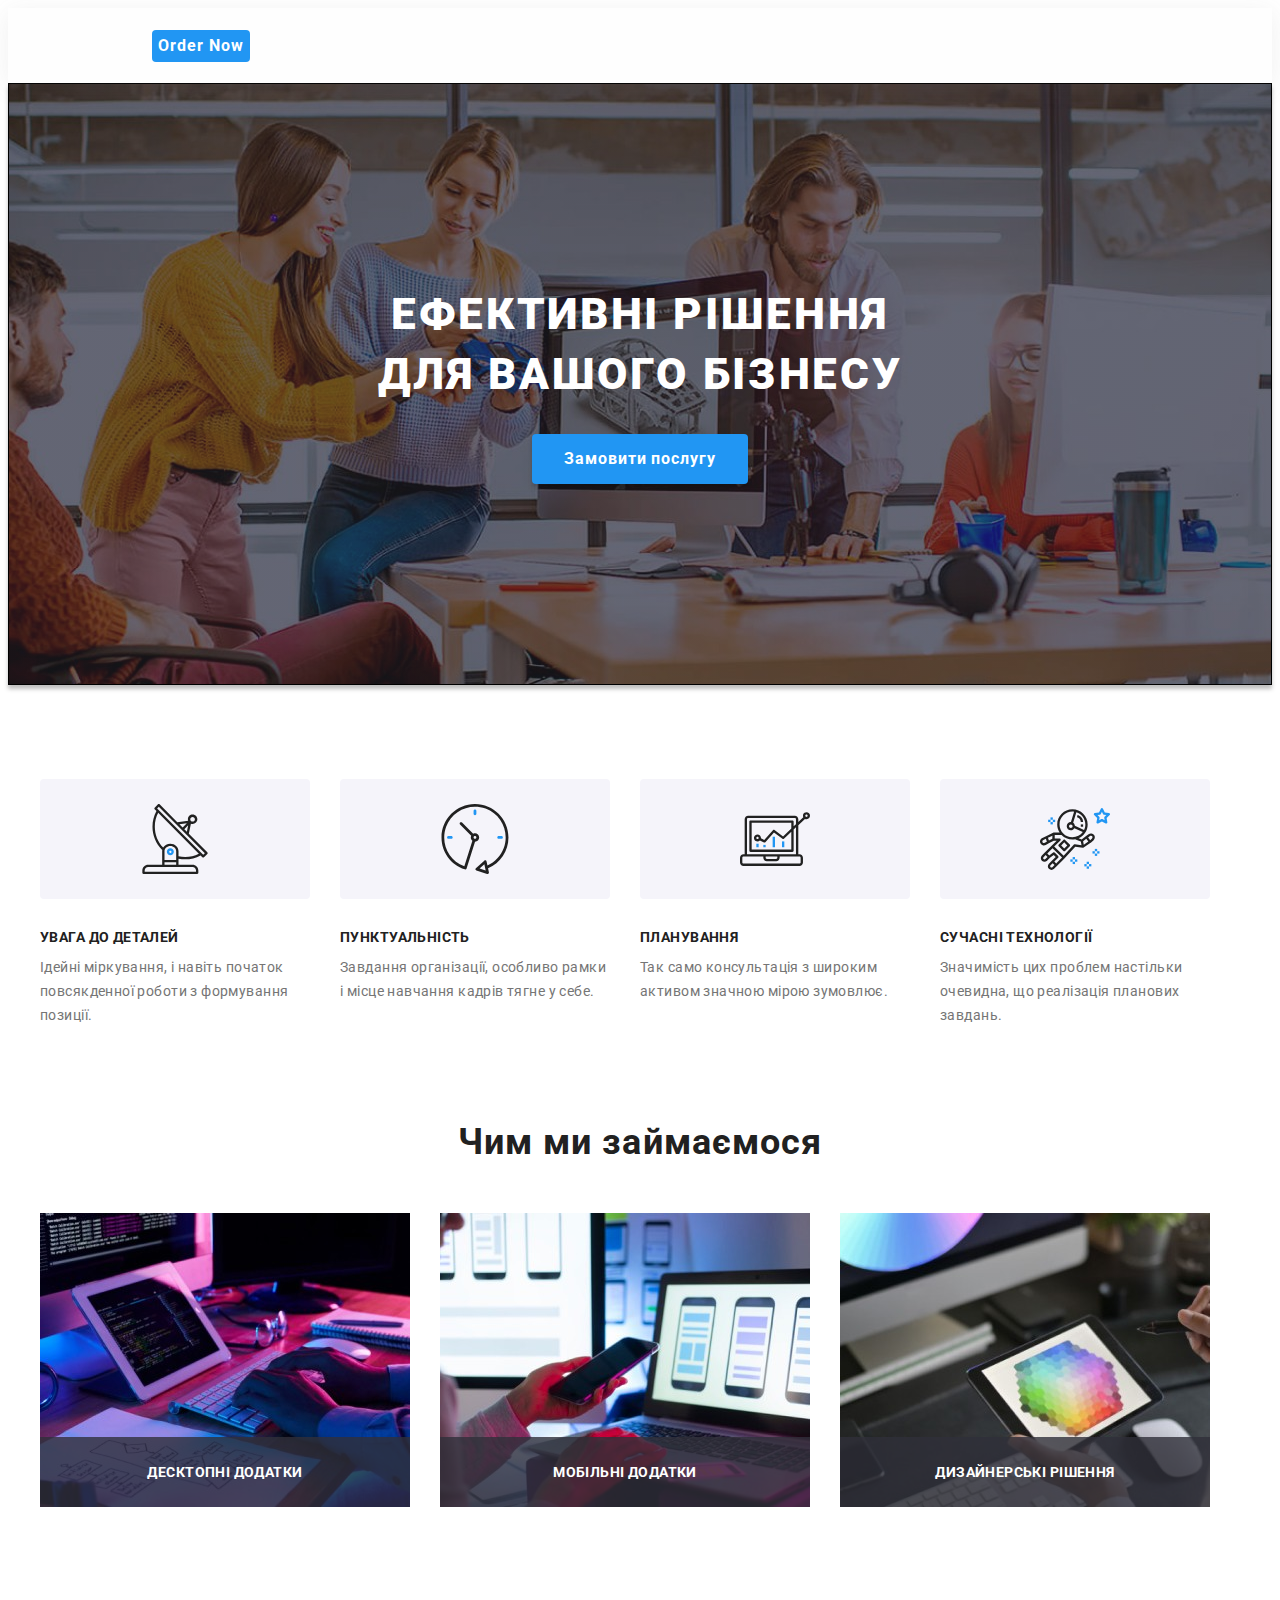
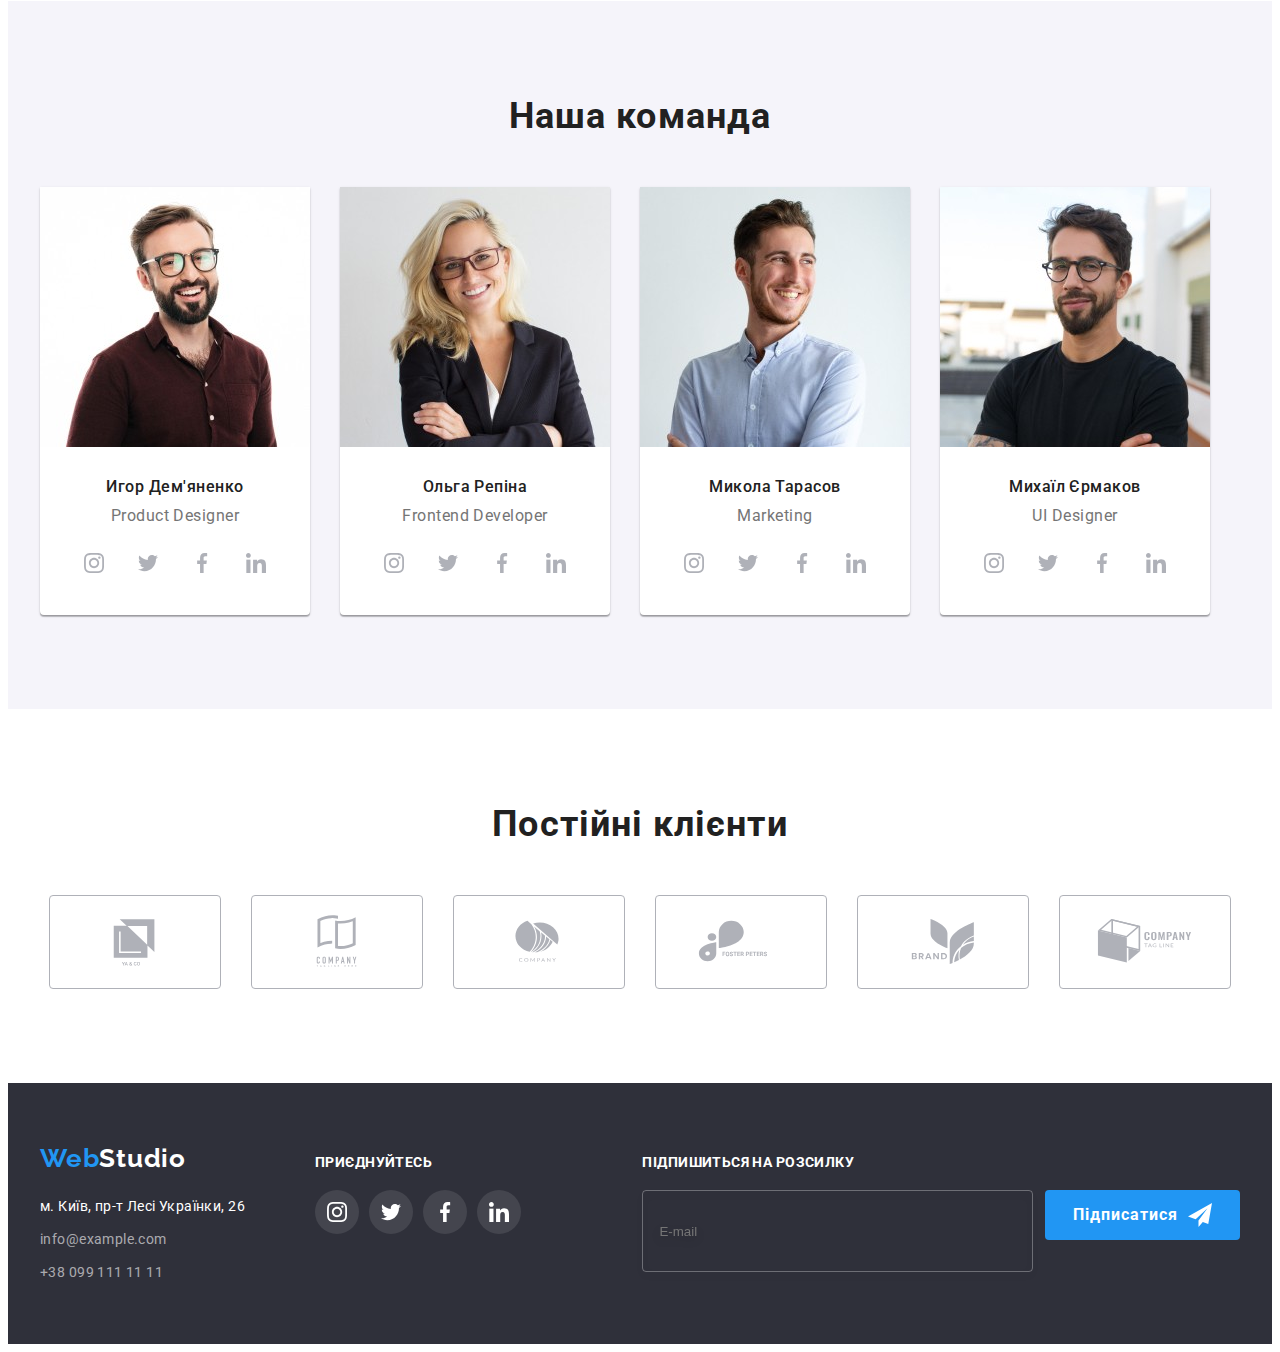
==== commit c872be7f: "add" ====
--- a/index.html
+++ b/index.html
@@ -33,51 +33,46 @@
   <body>
     <!-- header -->
 
+    <!-- header Olga Shapran-->
+
     <header class="header">
       <div class="container header__container">
-        <a class="logo--black logo header__logo link" href="./index.html"><span>Web</span>Studio</a>
+        <a class="logo header__logo link" href="#"
+          ><svg class="contacts__icon" width="66" height="52">
+            <use href="./images/sprite.svg#logo"></use>
+          </svg>
+        </a>
+
         <!-- меню мобайл -->
         <button class="menu__btn" type="button" data-menu-open>
-          <svg width="40" height="40">
-            <use href="./images/icons.svg#menu_btn"></use>
-          </svg>
-        </button>
-
-        <nav class="nav">
-          <ul class="nav__list list">
-            <li class="nav__item">
-              <a class="nav__link nav__link--current link" href="./index.html">Студія</a>
-            </li>
-            <li class="nav__item">
-              <a class="nav__link link" href="./portfolio.html">Портфоліо</a>
-            </li>
-            <li class="nav__item">
-              <a class="nav__link link" href="#">Контакти</a>
+      <svg width="28" height="28">
+        <use href="./images/sprite.svg#menu></use>
+      </svg>
+    </button>
+
+        <nav class="header__nav">
+          <ul class="header__list list">
+            <li class="header__item">
+              <a class="header__link header__link--current link" href="./index.html">Home</a>
+            </li>
+            <li class="header__item">
+              <a class="header__link link" href="#">About</a>
+            </li>
+            <li class="header__item">
+              <a class="header__link link" href="#">Service</a>
+            </li>
+            <li class="header__item">
+              <a class="header__link link" href="#">Menu</a>
+            </li>
+            <li class="header__item">
+              <a class="header__link link" href="#">Contact</a>
             </li>
           </ul>
         </nav>
-        <!-- email -->
-        <ul class="contacts list">
-          <li class="contacts__mail">
-            <a class="contacts__link link" href="mailto:info@devstudio.com"
-              ><svg class="contacts__icon" width="16" height="12">
-                <use href="./images/icons.svg#mail"></use>
-              </svg>
-              info@devstudio.com</a
-            >
-          </li>
-          <!-- phone -->
-          <li class="contacts__phone">
-            <a class="contacts__link link" href="tel:+380961111111"
-              ><svg class="contacts__icon" width="10" height="16">
-                <use href="./images/icons.svg#smartphone"></use>
-              </svg>
-              +38 096 111 11 11</a
-            >
-          </li>
-        </ul>
+        <button class="header__btn btn" type="button">Order Now</button>
       </div>
     </header>
+
     <!-- Hero -->
     <main class="main">
       <section class="hero hero__container">
@@ -883,67 +878,19 @@
         </button>
         <ul class="menu__list list">
           <li class="menu__item">
-            <a class="menu__link menu__link--current link" href="./index.html">Студія</a>
+            <a class="menu__link menu__link--current link" href="./index.html">Home</a>
           </li>
           <li class="menu__item">
-            <a class="menu__link link" href="./portfolio.html">Портфоліо</a>
+            <a class="menu__link link" href="#">About</a>
           </li>
           <li class="menu__item">
-            <a class="menu__link link" href="#">Контакти</a>
+            <a class="menu__link link" href="#">Service</a>
           </li>
-        </ul>
-
-        <ul class="menu__contacts list">
-          <!-- phone -->
-          <li class="menu__phone">
-            <a class="menu__phone-link link" href="tel:+380961111111"> +38 096 111 11 11</a>
+          <li class="menu__item">
+            <a class="menu__link link" href="#">Menu</a>
           </li>
-
-          <li class="menu__mail">
-            <a class="menu__mail-link link" href="mailto:info@devstudio.com"> info@devstudio.com</a>
-          </li>
-        </ul>
-
-        <ul class="menu__social-list list">
-          <li class="menu__social-item">
-            <a
-              class="menu__social-link link"
-              href=""
-              target="_blank"
-              rel="noopener nooreferrer"
-              aria-label="Instagram"
-              >Instagram
-            </a>
-          </li>
-          <li class="menu__social-item">
-            <a
-              class="menu__social-link link"
-              href=""
-              target="_blank"
-              rel="noopener nooreferrer"
-              aria-label="Twitter"
-              >Twitter
-            </a>
-          </li>
-          <li class="menu__social-item">
-            <a
-              class="menu__social-link link"
-              href=""
-              target="_blank"
-              rel="noopener nooreferrer"
-              aria-label="Facebook"
-              >Facebook
-            </a>
-          </li>
-          <li class="menu__social-item">
-            <a
-              class="menu__social-link link"
-              href=""
-              target="_blank"
-              rel="noopener nooreferrer"
-              aria-label="Linkedin"
-              >Linkedin
-            </a>
+          <li class="menu__item">
+            <a class="menu__link link" href="#">Contact</a>
           </li>
         </ul>
       </div>
--- a/css/main.min.css
+++ b/css/main.min.css
@@ -1 +1 @@
-:root{--main-font: "Roboto", sans-serif;--secondary-font: "Raleway", sans-serif;--main-txt-cl: #212121;--accent-txt-cl: #2196F3;--white-txt-cl: #FFFFFF;--btn-txt-cl: #FFFFFF;--tel-txt-cl: #757575;--footer-txt-cl: rgba(255, 255, 255, 0.6);--studio-txt-cl: #000000;--soc-cl: #AFB1B8;--light-bg-cl: #E5E5E5;--dark-bg-cl: #2F303A;--portfolio-bg-cl: #EEEEEE;--team-bg-cl: #F5F4FA;--btn-bl-cl: #188CE8;--line-cl: #ECECEC;--anim: 250ms cubic-bezier(0.4, 0, 0.2, 1)}.visually-hidden{position:absolute;width:1px;height:1px;margin:-1px;border:0;padding:0;white-space:nowrap;-webkit-clip-path:inset(100%);clip-path:inset(100%);clip:rect(0 0 0 0);overflow:hidden}body{font-family:var(--main-font);color:var(--main-txt-cl);background-color:var(--white-txt-cl);font-size:14px;letter-spacing:.03em}.no-scroll{overflow:hidden}.link{text-decoration:none;color:inherit}.list{list-style:none;padding:0;margin:0}h1,h2,h3,h4,h5,h6,p,ul{margin:0}img{display:block;width:100%;height:auto;-o-object-fit:cover;object-fit:cover;-o-object-position:center;object-position:center}address{font-size:normal}.container{width:100%;padding:0 15px;margin:0 auto}@media screen and (min-width: 480px){.container{width:480px}}@media screen and (min-width: 768px){.container{width:768px}}@media screen and (min-width: 1200px){.container{width:1200px}}.section{padding-top:60px;padding-bottom:60px}@media screen and (min-width: 1200px){.section{padding-top:94px;padding-bottom:94px}}.container__tittle{font-weight:700;text-align:center;letter-spacing:.03em;color:var(--main-txt-cl);font-size:28px;line-height:1.1785714286;margin-bottom:30px}@media screen and (min-width: 1200px){.container__tittle{font-size:36px;line-height:1.1666666667;margin-bottom:50px}}.btn{font-weight:700;font-size:16px;line-height:1.875;-webkit-box-align:center;-ms-flex-align:center;align-items:center;letter-spacing:.06em;background-color:var(--accent-txt-cl);cursor:pointer;border:none;border-radius:4px;color:var(--btn-txt-cl);font-family:var(--main-font)}.form{text-align:center}.form__tittle{display:block;font-family:var(--main-font);font-weight:700;font-size:20px;line-height:1.5;text-align:center;letter-spacing:.03em;color:var(--main-txt-cl);margin-bottom:12px}@media screen and (min-width: 1200px){.form__tittle{line-height:1.15}}.form__group{margin-bottom:20px}.form__wrap{position:relative;display:block;margin-bottom:10px}.form__wrap:last-child{margin-bottom:0}.form__label{display:block;text-align:left;margin-bottom:4px;font-family:var(--main-font);font-weight:400;font-size:12px;line-height:1.1666666667;letter-spacing:.01em;color:var(--tel-txt-cl)}.form__input{width:100%;border:1px solid rgba(33,33,33,.2);border-radius:4px;font-family:var(--main-font);font-weight:400;font-size:14px;line-height:1.1428571429;letter-spacing:.01em;color:rgba(117,117,117,.5);height:40px;border:1px solid rgba(33,33,33,.2);border-radius:4px;-webkit-transition:border-color var(--anim);transition:border-color var(--anim);padding:12px;padding-left:42px;outline:rgba(0,0,0,0)}.form__input:focus,.form__input:active{border-color:var(--accent-txt-cl)}.form__input:focus+.form__icon,.form__input:hover+.form__icon{fill:var(--accent-txt-cl)}.form__icon{position:absolute;bottom:11px;left:12px;fill:var(--main-txt-cl);-webkit-transition:fill var(--anim);transition:fill var(--anim)}.form__textarea{height:120px;resize:none;padding:12px 16px}.form__checkbox{display:-webkit-box;display:-ms-flexbox;display:flex;-webkit-box-align:center;-ms-flex-align:center;align-items:center;-webkit-box-pack:center;-ms-flex-pack:center;justify-content:center;gap:8px;margin-bottom:30px}.form__checkbox-input:checked+.form__checkbox-icon .form__checkbox-icon--uncheck{opacity:0}.form__checkbox-icon--check{opacity:0;-webkit-transition:opacity var(--anim) background-color var(--anim);transition:opacity var(--anim) background-color var(--anim)}.form__checkbox-input:checked+.form__checkbox-icon .form__checkbox-icon--check{opacity:1;background-color:var(--accent-txt-cl)}.form__checkbox-label{font-family:var(--main-font);font-weight:400;font-size:12px;line-height:1.1666666667;letter-spacing:.03em;color:var(--tel-txt-cl);-webkit-user-select:none;-moz-user-select:none;-ms-user-select:none;user-select:none;text-underline-position:under}.form__checkbox-label--conditions{color:var(--accent-txt-cl)}@media screen and (min-width: 1200px){.form__checkbox-label{font-size:14px;line-height:1.7142857143}}.form__btn{display:-webkit-inline-box;display:-ms-inline-flexbox;display:inline-flex;padding:10px 52px;-webkit-box-shadow:0px 4px 4px rgba(0,0,0,.15);box-shadow:0px 4px 4px rgba(0,0,0,.15);-webkit-transition:background-color var(--anim);transition:background-color var(--anim)}.form__btn:focus,.form__btn:hover{background-color:var(--btn-bl-cl)}.backdrop{position:fixed;top:0;left:0;z-index:100;width:100%;height:100%;background-color:rgba(0,0,0,.2);opacity:1;visibility:visible;pointer-events:initial;overflow-y:scroll;-webkit-transition:opacity var(--anim),visibility var(--anim);transition:opacity var(--anim),visibility var(--anim)}.backdrop.backdrop--is-hidden{opacity:0;visibility:hidden;pointer-events:none}.backdrop__modal{position:absolute;top:50%;left:50%;-webkit-transform:translate(-50%, -40%) scale(1) rotate(0);transform:translate(-50%, -40%) scale(1) rotate(0);max-width:450px;width:100%;min-height:609px;background-color:var(--btn-txt-cl);-webkit-box-shadow:0px 1px 3px rgba(0,0,0,.12),0px 1px 1px rgba(0,0,0,.14),0px 2px 1px rgba(0,0,0,.2);box-shadow:0px 1px 3px rgba(0,0,0,.12),0px 1px 1px rgba(0,0,0,.14),0px 2px 1px rgba(0,0,0,.2);border-radius:4px;padding:40px;opacity:1;-webkit-transition:opacity var(--anim),-webkit-transform var(--anim);transition:opacity var(--anim),-webkit-transform var(--anim);transition:transform var(--anim),opacity var(--anim);transition:transform var(--anim),opacity var(--anim),-webkit-transform var(--anim)}@media screen and (min-width: 768px){.backdrop__modal{-webkit-transform:translate(-50%, -50%) scale(1) rotate(0);transform:translate(-50%, -50%) scale(1) rotate(0)}}@media screen and (min-width: 1200px){.backdrop__modal{width:528px;min-height:581px}}.backdrop.backdrop--is-hidden .backdrop__modal{-webkit-transform:translate(-50%, -50%) scale(0.4) rotate(0.25turn);transform:translate(-50%, -50%) scale(0.4) rotate(0.25turn);opacity:0}.backdrop__modal--close{position:absolute;top:8px;right:8px;display:-webkit-box;display:-ms-flexbox;display:flex;-webkit-box-pack:center;-ms-flex-pack:center;justify-content:center;-webkit-box-align:center;-ms-flex-align:center;align-items:center;width:30px;height:30px;padding:0;border-radius:50%;color:rgba(0,0,0,.1);border:1px solid rgba(0,0,0,.1);-webkit-transition:fill var(--anim);transition:fill var(--anim)}.backdrop__modal--close:focus,.backdrop__modal--close:hover{fill:var(--accent-txt-cl)}.menu__btn{display:-webkit-inline-box;display:-ms-inline-flexbox;display:inline-flex;-webkit-box-align:center;-ms-flex-align:center;align-items:center;-webkit-box-pack:center;-ms-flex-pack:center;justify-content:center;position:fixed;top:10px;right:15px;padding:0;margin-left:auto;width:40px;height:40px;padding:0;background-color:rgba(0,0,0,0);border:none;cursor:pointer;color:var(--main-txt-cl)}@media screen and (min-width: 768px){.menu__btn{display:none}}.menu-overlay .menu__btn{position:absolute}.menu__btn--hover{-webkit-transition:fill var(--anim);transition:fill var(--anim)}.menu__btn--hover:focus,.menu__btn--hover:hover{fill:var(--accent-txt-cl)}.menu-overlay{position:fixed;top:0;left:0;z-index:100;width:100%;height:100%;opacity:0;pointer-events:none;visibility:hidden;-webkit-transition:opacity var(--anim),visibility var(--anim);transition:opacity var(--anim),visibility var(--anim)}@media screen and (min-width: 768px){.menu-overlay{display:none}}.menu-overlay.is-open{opacity:1;pointer-events:initial;visibility:visible}.menu{display:-webkit-box;display:-ms-flexbox;display:flex;-webkit-box-orient:vertical;-webkit-box-direction:normal;-ms-flex-direction:column;flex-direction:column;position:absolute;top:0;left:0;z-index:100;padding:48px 40px;width:100%;height:100%;-webkit-box-shadow:0px 4px 8px rgba(0,0,0,.04),0px 2px 4px rgba(0,0,0,.08),0px 1px 3px rgba(0,0,0,.16);box-shadow:0px 4px 8px rgba(0,0,0,.04),0px 2px 4px rgba(0,0,0,.08),0px 1px 3px rgba(0,0,0,.16);background-color:var(--white-txt-cl);-webkit-transform:translateX(100%);transform:translateX(100%);-webkit-transition:-webkit-transform var(--anim);transition:-webkit-transform var(--anim);transition:transform var(--anim);transition:transform var(--anim), -webkit-transform var(--anim)}@media screen and (min-width: 768px){.menu{display:none}}.menu-overlay.is-open .menu{-webkit-transform:translateX(0);transform:translateX(0)}.menu__list{margin-bottom:auto}.menu__item{margin-bottom:32px}.menu__item:last-child{margin-bottom:0px}.menu__link{font-weight:500;font-size:40px;line-height:1.175;text-align:center;letter-spacing:.02em;color:var(--main-txt-cl)}.menu__link--current{-webkit-transition:color var(--anim);transition:color var(--anim);color:var(--accent-txt-cl)}.menu__phone-link{font-weight:500;font-size:34px;line-height:1.1764705882;letter-spacing:.02em;color:var(--accent-txt-cl)}.menu__mail-link{font-weight:500;font-size:24px;line-height:1.1666666667;letter-spacing:.02em;color:var(--tel-txt-cl)}.menu__phone{margin-bottom:32px}.menu__mail{margin-bottom:64px}.menu__social-link{display:-webkit-box;display:-ms-flexbox;display:flex;font-weight:500;font-size:18px;line-height:1.2222222222;letter-spacing:.02em;color:var(--accent-txt-cl)}.menu__social-list{display:-webkit-box;display:-ms-flexbox;display:flex;-ms-flex-wrap:wrap;flex-wrap:wrap;gap:10px}.menu__social-item{padding-right:10px;border-right:1px solid rgba(33,33,33,.2)}.header{border:1px solid var(--line-cl);position:relative}.header__container{display:-webkit-box;display:-ms-flexbox;display:flex;-webkit-box-align:center;-ms-flex-align:center;align-items:center}.header__logo{margin-top:16px;margin-bottom:16px;margin-right:0px}@media screen and (min-width: 768px){.header__logo{margin-right:88px;margin-top:26 px;margin-bottom:26px}}@media screen and (min-width: 1200px){.header__logo{margin-right:93px}}.logo--black>span{color:var(--accent-txt-cl)}.logo--black{font-family:var(--secondary-font);font-weight:700;font-size:24px;line-height:1.1666666667;letter-spacing:.03em;color:var(--studio-txt-cl)}@media screen and (min-width: 1200px){.logo--black{font-size:26px;line-height:1.1923076923}}.nav{display:-webkit-box;display:-ms-flexbox;display:flex;-webkit-box-align:center;-ms-flex-align:center;align-items:center;margin-right:auto}@media screen and (max-width: 767px){.nav{display:none}}.nav__list{display:-webkit-box;display:-ms-flexbox;display:flex;gap:50px;-webkit-box-align:center;-ms-flex-align:center;align-items:center}.nav__link{font-weight:500;font-size:14px;line-height:1.1428571429;letter-spacing:.02em;display:-webkit-box;display:-ms-flexbox;display:flex;-webkit-box-align:center;-ms-flex-align:center;align-items:center;padding-top:32px;padding-bottom:32px;-webkit-transition:color var(--anim);transition:color var(--anim);color:var(--main-txt-cl)}.nav__link:hover,.nav__link:focus{color:var(--accent-txt-cl)}.nav__link--current{position:relative;color:var(--accent-txt-cl)}.nav__link--current::after{position:absolute;z-index:100;bottom:0;left:0;display:block;width:100%;height:4px;border-radius:2px;background-color:var(--accent-txt-cl);content:" "}@media screen and (max-width: 767px){.contacts{display:none}}@media screen and (min-width: 1200px){.contacts{display:-webkit-box;display:-ms-flexbox;display:flex;margin-left:0;-webkit-box-pack:center;-ms-flex-pack:center;justify-content:center;-webkit-box-align:center;-ms-flex-align:center;align-items:center}}.contacts__list{padding-top:21px;padding-bottom:21px}@media screen and (min-width: 768px){.contacts__mail{margin-bottom:10px}}@media screen and (min-width: 1200px){.contacts__mail{margin-right:50px;margin-bottom:0}}.contacts__link{font-weight:500;font-size:12px;line-height:1.1666666667;letter-spacing:.02em;display:-webkit-box;display:-ms-flexbox;display:flex;-webkit-box-align:center;-ms-flex-align:center;align-items:center;-webkit-transition:color var(--anim);transition:color var(--anim);color:var(--tel-txt-cl)}@media screen and (min-width: 1200px){.contacts__link{padding-top:32px;padding-bottom:32px;font-size:14px;line-height:1.1428571429}}.contacts__link:hover,.contacts__link:focus{color:var(--accent-txt-cl)}.contacts__icon{fill:currentColor;margin-right:10px}.hero{background-color:var(--dark-bg-cl);text-align:center;background-repeat:no-repeat;background-position:center;background-size:cover;border:1px solid var(--studio-txt-cl);-webkit-box-shadow:0px 4px 4px rgba(0,0,0,.25);box-shadow:0px 4px 4px rgba(0,0,0,.25);background-image:-webkit-gradient(linear, left top, right top, from(rgba(47, 48, 58, 0.4)), to(rgba(47, 48, 58, 0.4))),url("../images/hero/header@1x_sm.jpg");background-image:linear-gradient(to right, rgba(47, 48, 58, 0.4), rgba(47, 48, 58, 0.4)),url("../images/hero/header@1x_sm.jpg")}@media(min-device-pixel-ratio: 2),(-webkit-min-device-pixel-ratio: 2),(min-resolution: 192dpi),(min-resolution: 2dppx){.hero{background-image:-webkit-gradient(linear, left top, right top, from(rgba(47, 48, 58, 0.4)), to(rgba(47, 48, 58, 0.4))),url("../images/hero/header@2x_sm.jpg");background-image:linear-gradient(to right, rgba(47, 48, 58, 0.4), rgba(47, 48, 58, 0.4)),url("../images/hero/header@2x_sm.jpg")}}@media screen and (min-width: 768px){.hero{background-image:-webkit-gradient(linear, left top, right top, from(rgba(47, 48, 58, 0.4)), to(rgba(47, 48, 58, 0.4))),url("../images/hero/header@1x_md.jpg");background-image:linear-gradient(to right, rgba(47, 48, 58, 0.4), rgba(47, 48, 58, 0.4)),url("../images/hero/header@1x_md.jpg")}}@media screen and (min-width: 768px)and (min-device-pixel-ratio: 2),screen and (min-width: 768px)and (-webkit-min-device-pixel-ratio: 2),screen and (min-width: 768px)and (min-resolution: 192dpi),screen and (min-width: 768px)and (min-resolution: 2dppx){.hero{background-image:-webkit-gradient(linear, left top, right top, from(rgba(47, 48, 58, 0.4)), to(rgba(47, 48, 58, 0.4))),url("../images/hero/header@2x_md.jpg");background-image:linear-gradient(to right, rgba(47, 48, 58, 0.4), rgba(47, 48, 58, 0.4)),url("../images/hero/header@2x_md.jpg")}}@media screen and (min-width: 1200px){.hero{background-image:-webkit-gradient(linear, left top, right top, from(rgba(47, 48, 58, 0.4)), to(rgba(47, 48, 58, 0.4))),url("../images/hero/header@1x_lg.jpg");background-image:linear-gradient(to right, rgba(47, 48, 58, 0.4), rgba(47, 48, 58, 0.4)),url("../images/hero/header@1x_lg.jpg")}}@media screen and (min-width: 1200px)and (min-device-pixel-ratio: 2),screen and (min-width: 1200px)and (-webkit-min-device-pixel-ratio: 2),screen and (min-width: 1200px)and (min-resolution: 192dpi),screen and (min-width: 1200px)and (min-resolution: 2dppx){.hero{background-image:-webkit-gradient(linear, left top, right top, from(rgba(47, 48, 58, 0.4)), to(rgba(47, 48, 58, 0.4))),url("../images/hero/header@2x_lg.jpg");background-image:linear-gradient(to right, rgba(47, 48, 58, 0.4), rgba(47, 48, 58, 0.4)),url("../images/hero/header@2x_lg.jpg")}}.hero__container{max-width:1600px;max-height:600px;padding-top:118px;padding-bottom:118px;margin-left:auto;margin-right:auto;background-position:center;background-repeat:no-repeat}@media screen and (min-width: 1200px){.hero__container{padding-top:200px;padding-bottom:200px}}.hero__title{font-weight:900;font-size:26px;line-height:1.6153846154;letter-spacing:.06em;text-transform:uppercase;color:var(--white-txt-cl);margin-bottom:30px;text-align:center}@media screen and (min-width: 1200px){.hero__title{font-size:44px;line-height:1.3636363636}}.hero__btn{max-width:none;min-width:200px;padding:10px 24px;-webkit-box-shadow:0px 4px 4px rgba(0,0,0,.15);box-shadow:0px 4px 4px rgba(0,0,0,.15);-webkit-transition:color var(--anim),background-color var(--anim);transition:color var(--anim),background-color var(--anim)}@media screen and (min-width: 1200px){.hero__btn{padding:10px 32px}}.hero__btn:hover,.hero__btn:focus{color:var(--btn-txt-cl);background-color:var(--btn-bl-cl)}.features__list{display:-webkit-box;display:-ms-flexbox;display:flex;gap:30px;-ms-flex-wrap:wrap;flex-wrap:wrap}@media screen and (min-width: 768px){.features__list{-ms-flex-preferred-size:calc((100% - 30px)/2);flex-basis:calc((100% - 30px)/2)}}@media screen and (min-width: 1200px){.features__list{display:-webkit-box;display:-ms-flexbox;display:flex;-ms-flex-wrap:nowrap;flex-wrap:nowrap}}.features__item{max-width:450px}@media screen and (min-width: 768px){.features__item{max-width:354px}}@media screen and (min-width: 1200px){.features__item{max-width:270px}}.features__thumb{margin-bottom:30px}.features__link{display:-webkit-box;display:-ms-flexbox;display:flex;-webkit-box-align:center;-ms-flex-align:center;align-items:center;-webkit-box-pack:center;-ms-flex-pack:center;justify-content:center;max-width:450px;height:120px;background:var(--team-bg-cl);border-radius:4px}@media screen and (min-width: 768px){.features__link{max-width:354px;height:120px}}@media screen and (min-width: 1200px){.features__link{max-width:270px;height:120px}}.features__subject{font-weight:700;font-size:14px;line-height:1.1428571429;letter-spacing:.03em;text-transform:uppercase;color:var(--main-txt-cl);margin-bottom:10px;text-align:center}@media screen and (min-width: 768px){.features__subject{text-align:left}}.features__text{font-weight:400;font-size:14px;line-height:1.7142857143;letter-spacing:.03em;color:var(--tel-txt-cl);text-align:left}.work__container{padding-top:0px}@media screen and (max-width: 1199px){.work__container{display:none}}.work__list{display:-webkit-box;display:-ms-flexbox;display:flex;gap:30px}.work__item{position:relative}.work__text{display:-webkit-box;display:-ms-flexbox;display:flex;-webkit-box-align:center;-ms-flex-align:center;align-items:center;-webkit-box-pack:center;-ms-flex-pack:center;justify-content:center;position:absolute;width:100%;height:70px;bottom:0;font-weight:700;line-height:1.1428571429;text-transform:uppercase;color:var(--white-txt-cl);background-color:rgba(47,48,58,.8)}.team{background-color:var(--team-bg-cl)}.team__list{display:-webkit-box;display:-ms-flexbox;display:flex;-ms-flex-wrap:wrap;flex-wrap:wrap;gap:30px;border-radius:0px 0px 4px 4px}@media screen and (max-width: 767px){.team__list{-webkit-box-orient:vertical;-webkit-box-direction:normal;-ms-flex-direction:column;flex-direction:column}}@media screen and (min-width: 768px){.team__list{-ms-flex-preferred-size:calc((100% - 30px)/2);flex-basis:calc((100% - 30px)/2)}}@media screen and (min-width: 1200px){.team__list{-ms-flex-wrap:nowrap;flex-wrap:nowrap}}.team__item{-webkit-box-shadow:0px 1px 3px rgba(0,0,0,.12),0px 1px 1px rgba(0,0,0,.14),0px 2px 1px rgba(0,0,0,.2);box-shadow:0px 1px 3px rgba(0,0,0,.12),0px 1px 1px rgba(0,0,0,.14),0px 2px 1px rgba(0,0,0,.2);border-radius:0px 0px 4px 4px;background-color:var(--white-txt-cl)}.team__wrapper{padding-top:30px;padding-bottom:24px}@media screen and (min-width: 1200px){.team__wrapper{padding-bottom:30px}}.team__name{font-weight:500;font-size:16px;line-height:1.1875;text-align:center;letter-spacing:.03em;color:var(--main-txt-cl);margin-bottom:10px}.team__spec{font-weight:400;font-size:16px;line-height:1.1875;text-align:center;letter-spacing:.03em;color:var(--tel-txt-cl);margin-bottom:16px}.social{display:-webkit-box;display:-ms-flexbox;display:flex;-webkit-box-pack:center;-ms-flex-pack:center;justify-content:center;gap:10px}.social__link{display:-webkit-box;display:-ms-flexbox;display:flex;-webkit-box-align:center;-ms-flex-align:center;align-items:center;-webkit-box-pack:center;-ms-flex-pack:center;justify-content:center;width:44px;height:44px;color:var(--soc-cl);border-radius:50%;-webkit-transition:color var(--anim),background-color var(--anim);transition:color var(--anim),background-color var(--anim)}.social__link:hover,.social__link:focus{background-color:var(--accent-txt-cl);color:var(--btn-txt-cl)}.social__icon{fill:currentColor}.clients__list{display:-webkit-box;display:-ms-flexbox;display:flex;gap:30px;-webkit-box-pack:center;-ms-flex-pack:center;justify-content:center;-ms-flex-wrap:wrap;flex-wrap:wrap;-ms-flex-preferred-size:calc((100% - 30px)/2);flex-basis:calc((100% - 30px)/2)}@media screen and (min-width: 768px){.clients__list{-ms-flex-preferred-size:calc((100% - 60px)/3);flex-basis:calc((100% - 60px)/3)}}@media screen and (min-width: 1200px){.clients__list{-ms-flex-wrap:nowrap;flex-wrap:nowrap}}.clients__link{display:-webkit-box;display:-ms-flexbox;display:flex;-webkit-box-align:center;-ms-flex-align:center;align-items:center;-webkit-box-pack:center;-ms-flex-pack:center;justify-content:center;width:210px;height:92px;border:1px solid var(--soc-cl);color:var(--soc-cl);border-radius:4px;-webkit-transition:color var(--anim),border var(--anim);transition:color var(--anim),border var(--anim)}@media screen and (min-width: 768px){.clients__link{width:226px}}@media screen and (min-width: 1200px){.clients__link{width:170px}}.clients__link:focus,.clients__link:hover,.clients__link:active{color:var(--accent-txt-cl);border:1px solid var(--accent-txt-cl)}.clients__icon{fill:currentColor}.footer{background-color:var(--dark-bg-cl)}.footer__container{padding-top:60px;padding-bottom:60px;text-align:center}@media screen and (min-width: 1200px){.footer__container{text-align:left}}.footer__position{display:-webkit-box;display:-ms-flexbox;display:flex;-webkit-box-orient:vertical;-webkit-box-direction:normal;-ms-flex-direction:column;flex-direction:column;-webkit-box-pack:center;-ms-flex-pack:center;justify-content:center}@media screen and (min-width: 768px){.footer__position{-webkit-box-orient:horizontal;-webkit-box-direction:normal;-ms-flex-direction:row;flex-direction:row;-ms-flex-wrap:wrap;flex-wrap:wrap;-webkit-box-align:baseline;-ms-flex-align:baseline;align-items:baseline}}@media screen and (min-width: 1200px){.footer__position{-webkit-box-pack:start;-ms-flex-pack:start;justify-content:flex-start}}@media screen and (min-width: 768px){.footer__adress{margin-right:165px}}@media screen and (min-width: 1200px){.footer__adress{margin-right:70px}}.footer__logo{font-family:var(--secondary-font);font-weight:700;font-size:24px;line-height:1.1666666667;letter-spacing:.03em;color:var(--main-txt-cl);color:var(--accent-txt-cl);margin-bottom:20px;display:block}@media screen and (min-width: 1200px){.footer__logo{font-size:26px;line-height:1.1923076923}}.footer__logo>span{color:var(--white-txt-cl)}.footer__contacts{font-style:normal}.footer__list{margin-bottom:60px}@media screen and (min-width: 1200px){.footer__list{margin-bottom:0px}}.footer__item{margin-bottom:8px}@media screen and (min-width: 768px){.footer__item{margin-bottom:8px}}@media screen and (min-width: 1200px){.footer__item{margin-bottom:9px}}.footer__item:last-child{margin-bottom:0}.footer__link{font-weight:400;font-size:14px;line-height:1.7142857143;letter-spacing:.03em;-webkit-transition:color var(--anim);transition:color var(--anim);color:var(--footer-txt-cl)}.footer__link:hover,.footer__link:focus{color:var(--accent-txt-cl)}.footer__link--map{color:var(--white-txt-cl)}.join__footer{margin-bottom:60px}@media screen and (min-width: 1200px){.join__footer{margin-bottom:0px;margin-right:auto}}.join__text{font-family:var(--main-font);font-weight:700;font-size:14px;line-height:1.1428571429;letter-spacing:.03em;text-transform:uppercase;color:var(--white-txt-cl);margin-bottom:20px}.join__list{display:-webkit-box;display:-ms-flexbox;display:flex;-webkit-box-pack:center;-ms-flex-pack:center;justify-content:center;gap:10px}.join__link{display:-webkit-box;display:-ms-flexbox;display:flex;-webkit-box-align:center;-ms-flex-align:center;align-items:center;-webkit-box-pack:center;-ms-flex-pack:center;justify-content:center;width:44px;height:44px;color:var(--btn-txt-cl);background:rgba(255,255,255,.1);border-radius:50%;-webkit-transition:background-color var(--anim);transition:background-color var(--anim)}.join__link:hover,.join__link:focus{background-color:var(--accent-txt-cl)}.join__icon{fill:currentColor}.join__footer{margin-bottom:60px}@media screen and (min-width: 1200px){.join__footer{margin-bottom:0px;margin-right:auto}}.join__text{font-family:var(--main-font);font-weight:700;font-size:14px;line-height:1.1428571429;letter-spacing:.03em;text-transform:uppercase;color:var(--white-txt-cl);margin-bottom:20px}.join__list{display:-webkit-box;display:-ms-flexbox;display:flex;-webkit-box-pack:center;-ms-flex-pack:center;justify-content:center;gap:10px}.join__link{display:-webkit-box;display:-ms-flexbox;display:flex;-webkit-box-align:center;-ms-flex-align:center;align-items:center;-webkit-box-pack:center;-ms-flex-pack:center;justify-content:center;width:44px;height:44px;color:var(--btn-txt-cl);background:rgba(255,255,255,.1);border-radius:50%;-webkit-transition:background-color var(--anim);transition:background-color var(--anim)}.join__link:hover,.join__link:focus{background-color:var(--accent-txt-cl)}.join__icon{fill:currentColor}.cat{display:-webkit-box;display:-ms-flexbox;display:flex;gap:8px;-webkit-box-pack:center;-ms-flex-pack:center;justify-content:center}@media screen and (max-width: 767px){.cat{-ms-flex-wrap:wrap;flex-wrap:wrap;-webkit-box-pack:left;-ms-flex-pack:left;justify-content:left;row-gap:15px}}.cat__project{margin-bottom:40px}@media screen and (min-width: 768px){.cat__project{margin-bottom:30px}}@media screen and (min-width: 1200px){.cat__project{margin-bottom:48px}}.cat__list{-webkit-box-align:center;-ms-flex-align:center;align-items:center}.cat__btn{font-family:inherit;font-weight:500;font-size:16px;line-height:1.625;text-align:center;letter-spacing:.03em;background-color:var(--team-bg-cl);color:var(--main-txt-cl);padding:6px 22px;-webkit-transition:color var(--anim),background-color var(--anim),border-radius var(--anim),-webkit-box-shadow var(--anim);transition:color var(--anim),background-color var(--anim),border-radius var(--anim),-webkit-box-shadow var(--anim);transition:color var(--anim),background-color var(--anim),box-shadow var(--anim),border-radius var(--anim);transition:color var(--anim),background-color var(--anim),box-shadow var(--anim),border-radius var(--anim),-webkit-box-shadow var(--anim)}.cat__btn:hover,.cat__btn:focus{color:var(--white-txt-cl);background-color:var(--accent-txt-cl);-webkit-box-shadow:0px 3px 1px rgba(0,0,0,.1),0px 1px 2px rgba(0,0,0,.08),0px 2px 2px rgba(0,0,0,.12);box-shadow:0px 3px 1px rgba(0,0,0,.1),0px 1px 2px rgba(0,0,0,.08),0px 2px 2px rgba(0,0,0,.12)}.cat__btn:active{background-color:var(--accent-txt-cl)}.cat__btn--active{color:var(--white-txt-cl);-webkit-transform:var(--anim);transform:var(--anim);background-color:var(--accent-txt-cl)}.project__list{display:-webkit-box;display:-ms-flexbox;display:flex;-ms-flex-wrap:wrap;flex-wrap:wrap;gap:30px}@media screen and (max-width: 767px){.project__list{-ms-flex-preferred-size:calc((100% - 0px)/1);flex-basis:calc((100% - 0px)/1)}}@media screen and (min-width: 768px){.project__list{-ms-flex-preferred-size:calc((100% - 30px)/2);flex-basis:calc((100% - 30px)/2)}}@media screen and (min-width: 1200px){.project__list{-ms-flex-preferred-size:calc((100% - 60px)/3);flex-basis:calc((100% - 60px)/3)}}@media screen and (min-width: 768px)and (max-width: 1199px){.project__item{width:354px}}.project__item:hover .project__overlay{-webkit-transform:translateY(0);transform:translateY(0)}.project__link{display:-webkit-box;display:-ms-flexbox;display:flex;-webkit-box-orient:vertical;-webkit-box-direction:normal;-ms-flex-direction:column;flex-direction:column;width:100%;height:100%;-webkit-transition:-webkit-box-shadow var(--anim);transition:-webkit-box-shadow var(--anim);transition:box-shadow var(--anim);transition:box-shadow var(--anim), -webkit-box-shadow var(--anim)}.project__link:hover,.project__link:focus{-webkit-box-shadow:0px 1px 1px rgba(0,0,0,.12),0px 4px 4px rgba(0,0,0,.06),1px 4px 6px rgba(0,0,0,.16);box-shadow:0px 1px 1px rgba(0,0,0,.12),0px 4px 4px rgba(0,0,0,.06),1px 4px 6px rgba(0,0,0,.16)}.project__image{position:relative;overflow:hidden}.project__overlay{position:absolute;top:0;left:0;width:100%;height:100%;-webkit-transform:translateY(101%);transform:translateY(101%);background-color:rgba(33,150,243,.9);-webkit-transition:-webkit-transform var(--anim);transition:-webkit-transform var(--anim);transition:transform var(--anim);transition:transform var(--anim), -webkit-transform var(--anim)}.project__text{text-align:left;font-family:var(--main-font);font-weight:400;font-size:18px;line-height:1.5555555556;letter-spacing:.03em;color:var(--btn-txt-cl);padding:77px 24px}@media screen and (min-width: 768px){.project__text{padding-top:49px;padding-right:24px;padding-bottom:77px;padding-left:24px}}@media screen and (min-width: 1200px){.project__text{padding:63px 24px}}.project__content{-webkit-box-flex:1;-ms-flex-positive:1;flex-grow:1;padding:20px 24px;border:1px solid var(--line-cl);-webkit-transition:color var(--anim);transition:color var(--anim)}.project__content:hover,.project__content:focus{color:currentColor}.project__subtitle{font-weight:700px;font-size:18px;line-height:2;letter-spacing:.06em;color:var(--main-txt-cl);margin-bottom:4px}.project__desc{font-weight:400;font-size:16px;line-height:1.875;letter-spacing:.03em;color:var(--tel-txt-cl)}@media screen and (min-width: 768px){.subscribe{display:block}}@media screen and (min-width: 1200px){.subscribe__form{display:-webkit-box;display:-ms-flexbox;display:flex;-webkit-box-align:center;-ms-flex-align:center;align-items:center;-webkit-box-pack:center;-ms-flex-pack:center;justify-content:center;gap:12px}}.subscribe__text{font-family:var(--main-font);font-weight:700;font-size:14px;line-height:1.1428571429;letter-spacing:.03em;text-transform:uppercase;color:var(--white-txt-cl);margin-bottom:20px}.subscribe__label{height:50px}.subscribe__email{display:block;height:50px;width:100%;padding:15px;padding-left:16px;border:1px solid rgba(255,255,255,.3);-webkit-filter:drop-shadow(0px 4px 4px rgba(0, 0, 0, 0.15));filter:drop-shadow(0px 4px 4px rgba(0, 0, 0, 0.15));border-radius:4px;background-color:rgba(0,0,0,0);color:var(--btn-txt-cl);outline:rgba(0,0,0,0);margin-bottom:20px}@media screen and (min-width: 768px){.subscribe__email{width:450px}}@media screen and (min-width: 1200px){.subscribe__email{width:358px;margin-bottom:0}}.subscribe__btn{display:-webkit-inline-box;display:-ms-inline-flexbox;display:inline-flex;gap:10px;-webkit-box-pack:center;-ms-flex-pack:center;justify-content:center;padding:10px 28px;-webkit-transition:background-color var(--anim);transition:background-color var(--anim)}.subscribe__btn:hover,.subscribe__btn:focus{background-color:var(--btn-bl-cl)}/*# sourceMappingURL=main.min.css.map */+:root{--main-font: "Roboto", sans-serif;--secondary-font: "Raleway", sans-serif;--main-txt-cl: #212121;--accent-txt-cl: #2196F3;--white-txt-cl: #FFFFFF;--btn-txt-cl: #FFFFFF;--tel-txt-cl: #757575;--footer-txt-cl: rgba(255, 255, 255, 0.6);--studio-txt-cl: #000000;--soc-cl: #AFB1B8;--light-bg-cl: #E5E5E5;--dark-bg-cl: #2F303A;--portfolio-bg-cl: #EEEEEE;--team-bg-cl: #F5F4FA;--btn-bl-cl: #188CE8;--line-cl: #ECECEC;--anim: 250ms cubic-bezier(0.4, 0, 0.2, 1)}.visually-hidden{position:absolute;width:1px;height:1px;margin:-1px;border:0;padding:0;white-space:nowrap;-webkit-clip-path:inset(100%);clip-path:inset(100%);clip:rect(0 0 0 0);overflow:hidden}body{font-family:var(--main-font);color:var(--main-txt-cl);background-color:var(--white-txt-cl);font-size:14px;letter-spacing:.03em}.no-scroll{overflow:hidden}.link{text-decoration:none;color:inherit}.list{list-style:none;padding:0;margin:0}h1,h2,h3,h4,h5,h6,p,ul{margin:0}img{display:block;width:100%;height:auto;-o-object-fit:cover;object-fit:cover;-o-object-position:center;object-position:center}address{font-size:normal}.container{width:100%;padding:0 15px;margin:0 auto}@media screen and (min-width: 480px){.container{width:480px}}@media screen and (min-width: 768px){.container{width:768px}}@media screen and (min-width: 1200px){.container{width:1200px}}.section{padding-top:60px;padding-bottom:60px}@media screen and (min-width: 1200px){.section{padding-top:94px;padding-bottom:94px}}.container__tittle{font-weight:700;text-align:center;letter-spacing:.03em;color:var(--main-txt-cl);font-size:28px;line-height:1.1785714286;margin-bottom:30px}@media screen and (min-width: 1200px){.container__tittle{font-size:36px;line-height:1.1666666667;margin-bottom:50px}}.btn{font-weight:700;font-size:16px;line-height:1.875;-webkit-box-align:center;-ms-flex-align:center;align-items:center;letter-spacing:.06em;background-color:var(--accent-txt-cl);cursor:pointer;border:none;border-radius:4px;color:var(--btn-txt-cl);font-family:var(--main-font)}.form{text-align:center}.form__tittle{display:block;font-family:var(--main-font);font-weight:700;font-size:20px;line-height:1.5;text-align:center;letter-spacing:.03em;color:var(--main-txt-cl);margin-bottom:12px}@media screen and (min-width: 1200px){.form__tittle{line-height:1.15}}.form__group{margin-bottom:20px}.form__wrap{position:relative;display:block;margin-bottom:10px}.form__wrap:last-child{margin-bottom:0}.form__label{display:block;text-align:left;margin-bottom:4px;font-family:var(--main-font);font-weight:400;font-size:12px;line-height:1.1666666667;letter-spacing:.01em;color:var(--tel-txt-cl)}.form__input{width:100%;border:1px solid rgba(33,33,33,.2);border-radius:4px;font-family:var(--main-font);font-weight:400;font-size:14px;line-height:1.1428571429;letter-spacing:.01em;color:rgba(117,117,117,.5);height:40px;border:1px solid rgba(33,33,33,.2);border-radius:4px;-webkit-transition:border-color var(--anim);transition:border-color var(--anim);padding:12px;padding-left:42px;outline:rgba(0,0,0,0)}.form__input:focus,.form__input:active{border-color:var(--accent-txt-cl)}.form__input:focus+.form__icon,.form__input:hover+.form__icon{fill:var(--accent-txt-cl)}.form__icon{position:absolute;bottom:11px;left:12px;fill:var(--main-txt-cl);-webkit-transition:fill var(--anim);transition:fill var(--anim)}.form__textarea{height:120px;resize:none;padding:12px 16px}.form__checkbox{display:-webkit-box;display:-ms-flexbox;display:flex;-webkit-box-align:center;-ms-flex-align:center;align-items:center;-webkit-box-pack:center;-ms-flex-pack:center;justify-content:center;gap:8px;margin-bottom:30px}.form__checkbox-input:checked+.form__checkbox-icon .form__checkbox-icon--uncheck{opacity:0}.form__checkbox-icon--check{opacity:0;-webkit-transition:opacity var(--anim) background-color var(--anim);transition:opacity var(--anim) background-color var(--anim)}.form__checkbox-input:checked+.form__checkbox-icon .form__checkbox-icon--check{opacity:1;background-color:var(--accent-txt-cl)}.form__checkbox-label{font-family:var(--main-font);font-weight:400;font-size:12px;line-height:1.1666666667;letter-spacing:.03em;color:var(--tel-txt-cl);-webkit-user-select:none;-moz-user-select:none;-ms-user-select:none;user-select:none;text-underline-position:under}.form__checkbox-label--conditions{color:var(--accent-txt-cl)}@media screen and (min-width: 1200px){.form__checkbox-label{font-size:14px;line-height:1.7142857143}}.form__btn{display:-webkit-inline-box;display:-ms-inline-flexbox;display:inline-flex;padding:10px 52px;-webkit-box-shadow:0px 4px 4px rgba(0,0,0,.15);box-shadow:0px 4px 4px rgba(0,0,0,.15);-webkit-transition:background-color var(--anim);transition:background-color var(--anim)}.form__btn:focus,.form__btn:hover{background-color:var(--btn-bl-cl)}.backdrop{position:fixed;top:0;left:0;z-index:100;width:100%;height:100%;background-color:rgba(0,0,0,.2);opacity:1;visibility:visible;pointer-events:initial;overflow-y:scroll;-webkit-transition:opacity var(--anim),visibility var(--anim);transition:opacity var(--anim),visibility var(--anim)}.backdrop.backdrop--is-hidden{opacity:0;visibility:hidden;pointer-events:none}.backdrop__modal{position:absolute;top:50%;left:50%;-webkit-transform:translate(-50%, -40%) scale(1) rotate(0);transform:translate(-50%, -40%) scale(1) rotate(0);max-width:450px;width:100%;min-height:609px;background-color:var(--btn-txt-cl);-webkit-box-shadow:0px 1px 3px rgba(0,0,0,.12),0px 1px 1px rgba(0,0,0,.14),0px 2px 1px rgba(0,0,0,.2);box-shadow:0px 1px 3px rgba(0,0,0,.12),0px 1px 1px rgba(0,0,0,.14),0px 2px 1px rgba(0,0,0,.2);border-radius:4px;padding:40px;opacity:1;-webkit-transition:opacity var(--anim),-webkit-transform var(--anim);transition:opacity var(--anim),-webkit-transform var(--anim);transition:transform var(--anim),opacity var(--anim);transition:transform var(--anim),opacity var(--anim),-webkit-transform var(--anim)}@media screen and (min-width: 768px){.backdrop__modal{-webkit-transform:translate(-50%, -50%) scale(1) rotate(0);transform:translate(-50%, -50%) scale(1) rotate(0)}}@media screen and (min-width: 1200px){.backdrop__modal{width:528px;min-height:581px}}.backdrop.backdrop--is-hidden .backdrop__modal{-webkit-transform:translate(-50%, -50%) scale(0.4) rotate(0.25turn);transform:translate(-50%, -50%) scale(0.4) rotate(0.25turn);opacity:0}.backdrop__modal--close{position:absolute;top:8px;right:8px;display:-webkit-box;display:-ms-flexbox;display:flex;-webkit-box-pack:center;-ms-flex-pack:center;justify-content:center;-webkit-box-align:center;-ms-flex-align:center;align-items:center;width:30px;height:30px;padding:0;border-radius:50%;color:rgba(0,0,0,.1);border:1px solid rgba(0,0,0,.1);-webkit-transition:fill var(--anim);transition:fill var(--anim)}.backdrop__modal--close:focus,.backdrop__modal--close:hover{fill:var(--accent-txt-cl)}.menu__btn{display:-webkit-inline-box;display:-ms-inline-flexbox;display:inline-flex;-webkit-box-align:center;-ms-flex-align:center;align-items:center;-webkit-box-pack:center;-ms-flex-pack:center;justify-content:center;position:fixed;right:20px;top:22px;padding:0;margin-left:auto;width:28px;height:28px;padding:0;background-color:rgba(0,0,0,0);border:none;cursor:pointer;color:var(--main-txt-cl)}@media screen and (min-width: 768px){.menu__btn{display:none}}.menu-overlay .menu__btn{position:absolute}.menu__btn--hover{-webkit-transition:fill var(--anim);transition:fill var(--anim)}.menu__btn--hover:focus,.menu__btn--hover:hover{fill:var(--accent-txt-cl)}.menu-overlay{position:fixed;left:170px;top:50px;z-index:1000;width:130px;height:255px;background:#fefefe;-webkit-box-shadow:0px 4px 24px rgba(105,105,105,.1);box-shadow:0px 4px 24px rgba(105,105,105,.1);border-radius:30px 0px 30px 30px;opacity:0;pointer-events:none;visibility:hidden;-webkit-transition:opacity var(--anim),visibility var(--anim);transition:opacity var(--anim),visibility var(--anim)}@media screen and (min-width: 768px){.menu-overlay{display:none}}.menu-overlay.is-open{opacity:1;pointer-events:initial;visibility:visible}.menu{display:-webkit-box;display:-ms-flexbox;display:flex;-webkit-box-orient:vertical;-webkit-box-direction:normal;-ms-flex-direction:column;flex-direction:column;position:absolute;top:0;left:0;z-index:100;padding:48px 40px;width:100%;height:100%;-webkit-box-shadow:0px 4px 8px rgba(0,0,0,.04),0px 2px 4px rgba(0,0,0,.08),0px 1px 3px rgba(0,0,0,.16);box-shadow:0px 4px 8px rgba(0,0,0,.04),0px 2px 4px rgba(0,0,0,.08),0px 1px 3px rgba(0,0,0,.16);background-color:var(--white-txt-cl);-webkit-transform:translateX(100%);transform:translateX(100%);-webkit-transition:-webkit-transform var(--anim);transition:-webkit-transform var(--anim);transition:transform var(--anim);transition:transform var(--anim), -webkit-transform var(--anim)}@media screen and (min-width: 768px){.menu{display:none}}.menu-overlay.is-open .menu{-webkit-transform:translateX(0);transform:translateX(0)}.menu__list{margin-bottom:auto}.menu__item{margin-bottom:32px}.menu__item:last-child{margin-bottom:0px}.menu__link{font-weight:500;font-size:40px;line-height:1.175;text-align:center;letter-spacing:.02em;color:var(--main-txt-cl)}.menu__link--current{-webkit-transition:color var(--anim);transition:color var(--anim);color:var(--accent-txt-cl)}.menu__phone-link{font-weight:500;font-size:34px;line-height:1.1764705882;letter-spacing:.02em;color:var(--accent-txt-cl)}.menu__mail-link{font-weight:500;font-size:24px;line-height:1.1666666667;letter-spacing:.02em;color:var(--tel-txt-cl)}.menu__phone{margin-bottom:32px}.menu__mail{margin-bottom:64px}.menu__social-link{display:-webkit-box;display:-ms-flexbox;display:flex;font-weight:500;font-size:18px;line-height:1.2222222222;letter-spacing:.02em;color:var(--accent-txt-cl)}.menu__social-list{display:-webkit-box;display:-ms-flexbox;display:flex;-ms-flex-wrap:wrap;flex-wrap:wrap;gap:10px}.menu__social-item{padding-right:10px;border-right:1px solid rgba(33,33,33,.2)}.header{background-color:#fefefe;-webkit-box-shadow:0px 4px 24px rgba(105,105,105,.1);box-shadow:0px 4px 24px rgba(105,105,105,.1);position:relative}.header__container{display:-webkit-box;display:-ms-flexbox;display:flex;-webkit-box-align:center;-ms-flex-align:center;align-items:center}.header__logo{margin-top:10px;margin-bottom:10px;margin-right:0px;margin-left:24px}@media screen and (min-width: 768px){.header__logo{margin-left:36px}}@media screen and (min-width: 1200px){.header__logo{margin-left:20px}}.header__nav{display:-webkit-box;display:-ms-flexbox;display:flex;-webkit-box-pack:end;-ms-flex-pack:end;justify-content:flex-end;-webkit-box-align:center;-ms-flex-align:center;align-items:center;margin-left:auto;margin-right:28px}@media screen and (max-width: 767px){.header__nav{display:none}}.header__list{display:-webkit-box;display:-ms-flexbox;display:flex;gap:28px;-webkit-box-align:center;-ms-flex-align:center;align-items:center}.header__link{font-weight:400;font-size:14px;line-height:1.1428571429;display:-webkit-box;display:-ms-flexbox;display:flex;-webkit-box-align:center;-ms-flex-align:center;align-items:center;padding-top:28px;padding-bottom:28px;-webkit-transition:color var(--anim);transition:color var(--anim);color:var(--primary-text-cl)}.header__link:hover,.header__link:focus{color:var(--accent-text-cl)}.header__link--current{color:var(--accent-text-cl);text-decoration:underline}.header__btn .header{background-color:#fefefe;-webkit-box-shadow:0px 4px 24px rgba(105,105,105,.1);box-shadow:0px 4px 24px rgba(105,105,105,.1);position:relative}.header__btn .header__container{display:-webkit-box;display:-ms-flexbox;display:flex;-webkit-box-align:center;-ms-flex-align:center;align-items:center}.header__btn .header__logo{margin-top:10px;margin-bottom:10px;margin-right:0px;margin-left:24px}@media screen and (min-width: 768px){.header__btn .header__logo{margin-left:36px}}@media screen and (min-width: 1200px){.header__btn .header__logo{margin-left:20px}}.header__btn .header__nav{display:-webkit-box;display:-ms-flexbox;display:flex;-webkit-box-pack:end;-ms-flex-pack:end;justify-content:flex-end;-webkit-box-align:center;-ms-flex-align:center;align-items:center;margin-left:auto;margin-right:28px}@media screen and (max-width: 767px){.header__btn .header__nav{display:none}}.header__btn .header__list{display:-webkit-box;display:-ms-flexbox;display:flex;gap:28px;-webkit-box-align:center;-ms-flex-align:center;align-items:center}.header__btn .header__link{font-weight:400;font-size:14px;line-height:1.1428571429;display:-webkit-box;display:-ms-flexbox;display:flex;-webkit-box-align:center;-ms-flex-align:center;align-items:center;padding-top:28px;padding-bottom:28px;-webkit-transition:color var(--anim);transition:color var(--anim);color:var(--primary-text-cl)}.header__btn .header__link:hover,.header__btn .header__link:focus{color:var(--accent-text-cl)}.header__btn .header__link--current{color:var(--accent-text-cl);text-decoration:underline}@media screen and (max-width: 767px){.header__btn .header__btn{display:none}}@media screen and (min-width: 768px){.header__btn .header__btn{margin-right:32px}}@media screen and (min-width: 1200px){.header__btn .header__btn{margin-left:16px}}@media screen and (max-width: 767px){.header__btn{display:none}}@media screen and (min-width: 768px){.header__btn{margin-right:32px}}@media screen and (min-width: 1200px){.header__btn{margin-left:16px}}.logo--black>span{color:var(--accent-txt-cl)}.logo--black{font-family:var(--secondary-font);font-weight:700;font-size:24px;line-height:1.1666666667;letter-spacing:.03em;color:var(--studio-txt-cl)}@media screen and (min-width: 1200px){.logo--black{font-size:26px;line-height:1.1923076923}}.nav{display:-webkit-box;display:-ms-flexbox;display:flex;-webkit-box-align:center;-ms-flex-align:center;align-items:center;margin-right:auto}@media screen and (max-width: 767px){.nav{display:none}}.nav__list{display:-webkit-box;display:-ms-flexbox;display:flex;gap:50px;-webkit-box-align:center;-ms-flex-align:center;align-items:center}.nav__link{font-weight:500;font-size:14px;line-height:1.1428571429;letter-spacing:.02em;display:-webkit-box;display:-ms-flexbox;display:flex;-webkit-box-align:center;-ms-flex-align:center;align-items:center;padding-top:32px;padding-bottom:32px;-webkit-transition:color var(--anim);transition:color var(--anim);color:var(--main-txt-cl)}.nav__link:hover,.nav__link:focus{color:var(--accent-txt-cl)}.nav__link--current{position:relative;color:var(--accent-txt-cl)}.nav__link--current::after{position:absolute;z-index:100;bottom:0;left:0;display:block;width:100%;height:4px;border-radius:2px;background-color:var(--accent-txt-cl);content:" "}@media screen and (max-width: 767px){.contacts{display:none}}@media screen and (min-width: 1200px){.contacts{display:-webkit-box;display:-ms-flexbox;display:flex;margin-left:0;-webkit-box-pack:center;-ms-flex-pack:center;justify-content:center;-webkit-box-align:center;-ms-flex-align:center;align-items:center}}.contacts__list{padding-top:21px;padding-bottom:21px}@media screen and (min-width: 768px){.contacts__mail{margin-bottom:10px}}@media screen and (min-width: 1200px){.contacts__mail{margin-right:50px;margin-bottom:0}}.contacts__link{font-weight:500;font-size:12px;line-height:1.1666666667;letter-spacing:.02em;display:-webkit-box;display:-ms-flexbox;display:flex;-webkit-box-align:center;-ms-flex-align:center;align-items:center;-webkit-transition:color var(--anim);transition:color var(--anim);color:var(--tel-txt-cl)}@media screen and (min-width: 1200px){.contacts__link{padding-top:32px;padding-bottom:32px;font-size:14px;line-height:1.1428571429}}.contacts__link:hover,.contacts__link:focus{color:var(--accent-txt-cl)}.contacts__icon{fill:currentColor;margin-right:10px}.hero{background-color:var(--dark-bg-cl);text-align:center;background-repeat:no-repeat;background-position:center;background-size:cover;border:1px solid var(--studio-txt-cl);-webkit-box-shadow:0px 4px 4px rgba(0,0,0,.25);box-shadow:0px 4px 4px rgba(0,0,0,.25);background-image:-webkit-gradient(linear, left top, right top, from(rgba(47, 48, 58, 0.4)), to(rgba(47, 48, 58, 0.4))),url("../images/hero/header@1x_sm.jpg");background-image:linear-gradient(to right, rgba(47, 48, 58, 0.4), rgba(47, 48, 58, 0.4)),url("../images/hero/header@1x_sm.jpg")}@media(min-device-pixel-ratio: 2),(-webkit-min-device-pixel-ratio: 2),(min-resolution: 192dpi),(min-resolution: 2dppx){.hero{background-image:-webkit-gradient(linear, left top, right top, from(rgba(47, 48, 58, 0.4)), to(rgba(47, 48, 58, 0.4))),url("../images/hero/header@2x_sm.jpg");background-image:linear-gradient(to right, rgba(47, 48, 58, 0.4), rgba(47, 48, 58, 0.4)),url("../images/hero/header@2x_sm.jpg")}}@media screen and (min-width: 768px){.hero{background-image:-webkit-gradient(linear, left top, right top, from(rgba(47, 48, 58, 0.4)), to(rgba(47, 48, 58, 0.4))),url("../images/hero/header@1x_md.jpg");background-image:linear-gradient(to right, rgba(47, 48, 58, 0.4), rgba(47, 48, 58, 0.4)),url("../images/hero/header@1x_md.jpg")}}@media screen and (min-width: 768px)and (min-device-pixel-ratio: 2),screen and (min-width: 768px)and (-webkit-min-device-pixel-ratio: 2),screen and (min-width: 768px)and (min-resolution: 192dpi),screen and (min-width: 768px)and (min-resolution: 2dppx){.hero{background-image:-webkit-gradient(linear, left top, right top, from(rgba(47, 48, 58, 0.4)), to(rgba(47, 48, 58, 0.4))),url("../images/hero/header@2x_md.jpg");background-image:linear-gradient(to right, rgba(47, 48, 58, 0.4), rgba(47, 48, 58, 0.4)),url("../images/hero/header@2x_md.jpg")}}@media screen and (min-width: 1200px){.hero{background-image:-webkit-gradient(linear, left top, right top, from(rgba(47, 48, 58, 0.4)), to(rgba(47, 48, 58, 0.4))),url("../images/hero/header@1x_lg.jpg");background-image:linear-gradient(to right, rgba(47, 48, 58, 0.4), rgba(47, 48, 58, 0.4)),url("../images/hero/header@1x_lg.jpg")}}@media screen and (min-width: 1200px)and (min-device-pixel-ratio: 2),screen and (min-width: 1200px)and (-webkit-min-device-pixel-ratio: 2),screen and (min-width: 1200px)and (min-resolution: 192dpi),screen and (min-width: 1200px)and (min-resolution: 2dppx){.hero{background-image:-webkit-gradient(linear, left top, right top, from(rgba(47, 48, 58, 0.4)), to(rgba(47, 48, 58, 0.4))),url("../images/hero/header@2x_lg.jpg");background-image:linear-gradient(to right, rgba(47, 48, 58, 0.4), rgba(47, 48, 58, 0.4)),url("../images/hero/header@2x_lg.jpg")}}.hero__container{max-width:1600px;max-height:600px;padding-top:118px;padding-bottom:118px;margin-left:auto;margin-right:auto;background-position:center;background-repeat:no-repeat}@media screen and (min-width: 1200px){.hero__container{padding-top:200px;padding-bottom:200px}}.hero__title{font-weight:900;font-size:26px;line-height:1.6153846154;letter-spacing:.06em;text-transform:uppercase;color:var(--white-txt-cl);margin-bottom:30px;text-align:center}@media screen and (min-width: 1200px){.hero__title{font-size:44px;line-height:1.3636363636}}.hero__btn{max-width:none;min-width:200px;padding:10px 24px;-webkit-box-shadow:0px 4px 4px rgba(0,0,0,.15);box-shadow:0px 4px 4px rgba(0,0,0,.15);-webkit-transition:color var(--anim),background-color var(--anim);transition:color var(--anim),background-color var(--anim)}@media screen and (min-width: 1200px){.hero__btn{padding:10px 32px}}.hero__btn:hover,.hero__btn:focus{color:var(--btn-txt-cl);background-color:var(--btn-bl-cl)}.features__list{display:-webkit-box;display:-ms-flexbox;display:flex;gap:30px;-ms-flex-wrap:wrap;flex-wrap:wrap}@media screen and (min-width: 768px){.features__list{-ms-flex-preferred-size:calc((100% - 30px)/2);flex-basis:calc((100% - 30px)/2)}}@media screen and (min-width: 1200px){.features__list{display:-webkit-box;display:-ms-flexbox;display:flex;-ms-flex-wrap:nowrap;flex-wrap:nowrap}}.features__item{max-width:450px}@media screen and (min-width: 768px){.features__item{max-width:354px}}@media screen and (min-width: 1200px){.features__item{max-width:270px}}.features__thumb{margin-bottom:30px}.features__link{display:-webkit-box;display:-ms-flexbox;display:flex;-webkit-box-align:center;-ms-flex-align:center;align-items:center;-webkit-box-pack:center;-ms-flex-pack:center;justify-content:center;max-width:450px;height:120px;background:var(--team-bg-cl);border-radius:4px}@media screen and (min-width: 768px){.features__link{max-width:354px;height:120px}}@media screen and (min-width: 1200px){.features__link{max-width:270px;height:120px}}.features__subject{font-weight:700;font-size:14px;line-height:1.1428571429;letter-spacing:.03em;text-transform:uppercase;color:var(--main-txt-cl);margin-bottom:10px;text-align:center}@media screen and (min-width: 768px){.features__subject{text-align:left}}.features__text{font-weight:400;font-size:14px;line-height:1.7142857143;letter-spacing:.03em;color:var(--tel-txt-cl);text-align:left}.work__container{padding-top:0px}@media screen and (max-width: 1199px){.work__container{display:none}}.work__list{display:-webkit-box;display:-ms-flexbox;display:flex;gap:30px}.work__item{position:relative}.work__text{display:-webkit-box;display:-ms-flexbox;display:flex;-webkit-box-align:center;-ms-flex-align:center;align-items:center;-webkit-box-pack:center;-ms-flex-pack:center;justify-content:center;position:absolute;width:100%;height:70px;bottom:0;font-weight:700;line-height:1.1428571429;text-transform:uppercase;color:var(--white-txt-cl);background-color:rgba(47,48,58,.8)}.team{background-color:var(--team-bg-cl)}.team__list{display:-webkit-box;display:-ms-flexbox;display:flex;-ms-flex-wrap:wrap;flex-wrap:wrap;gap:30px;border-radius:0px 0px 4px 4px}@media screen and (max-width: 767px){.team__list{-webkit-box-orient:vertical;-webkit-box-direction:normal;-ms-flex-direction:column;flex-direction:column}}@media screen and (min-width: 768px){.team__list{-ms-flex-preferred-size:calc((100% - 30px)/2);flex-basis:calc((100% - 30px)/2)}}@media screen and (min-width: 1200px){.team__list{-ms-flex-wrap:nowrap;flex-wrap:nowrap}}.team__item{-webkit-box-shadow:0px 1px 3px rgba(0,0,0,.12),0px 1px 1px rgba(0,0,0,.14),0px 2px 1px rgba(0,0,0,.2);box-shadow:0px 1px 3px rgba(0,0,0,.12),0px 1px 1px rgba(0,0,0,.14),0px 2px 1px rgba(0,0,0,.2);border-radius:0px 0px 4px 4px;background-color:var(--white-txt-cl)}.team__wrapper{padding-top:30px;padding-bottom:24px}@media screen and (min-width: 1200px){.team__wrapper{padding-bottom:30px}}.team__name{font-weight:500;font-size:16px;line-height:1.1875;text-align:center;letter-spacing:.03em;color:var(--main-txt-cl);margin-bottom:10px}.team__spec{font-weight:400;font-size:16px;line-height:1.1875;text-align:center;letter-spacing:.03em;color:var(--tel-txt-cl);margin-bottom:16px}.social{display:-webkit-box;display:-ms-flexbox;display:flex;-webkit-box-pack:center;-ms-flex-pack:center;justify-content:center;gap:10px}.social__link{display:-webkit-box;display:-ms-flexbox;display:flex;-webkit-box-align:center;-ms-flex-align:center;align-items:center;-webkit-box-pack:center;-ms-flex-pack:center;justify-content:center;width:44px;height:44px;color:var(--soc-cl);border-radius:50%;-webkit-transition:color var(--anim),background-color var(--anim);transition:color var(--anim),background-color var(--anim)}.social__link:hover,.social__link:focus{background-color:var(--accent-txt-cl);color:var(--btn-txt-cl)}.social__icon{fill:currentColor}.clients__list{display:-webkit-box;display:-ms-flexbox;display:flex;gap:30px;-webkit-box-pack:center;-ms-flex-pack:center;justify-content:center;-ms-flex-wrap:wrap;flex-wrap:wrap;-ms-flex-preferred-size:calc((100% - 30px)/2);flex-basis:calc((100% - 30px)/2)}@media screen and (min-width: 768px){.clients__list{-ms-flex-preferred-size:calc((100% - 60px)/3);flex-basis:calc((100% - 60px)/3)}}@media screen and (min-width: 1200px){.clients__list{-ms-flex-wrap:nowrap;flex-wrap:nowrap}}.clients__link{display:-webkit-box;display:-ms-flexbox;display:flex;-webkit-box-align:center;-ms-flex-align:center;align-items:center;-webkit-box-pack:center;-ms-flex-pack:center;justify-content:center;width:210px;height:92px;border:1px solid var(--soc-cl);color:var(--soc-cl);border-radius:4px;-webkit-transition:color var(--anim),border var(--anim);transition:color var(--anim),border var(--anim)}@media screen and (min-width: 768px){.clients__link{width:226px}}@media screen and (min-width: 1200px){.clients__link{width:170px}}.clients__link:focus,.clients__link:hover,.clients__link:active{color:var(--accent-txt-cl);border:1px solid var(--accent-txt-cl)}.clients__icon{fill:currentColor}.footer{background-color:var(--dark-bg-cl)}.footer__container{padding-top:60px;padding-bottom:60px;text-align:center}@media screen and (min-width: 1200px){.footer__container{text-align:left}}.footer__position{display:-webkit-box;display:-ms-flexbox;display:flex;-webkit-box-orient:vertical;-webkit-box-direction:normal;-ms-flex-direction:column;flex-direction:column;-webkit-box-pack:center;-ms-flex-pack:center;justify-content:center}@media screen and (min-width: 768px){.footer__position{-webkit-box-orient:horizontal;-webkit-box-direction:normal;-ms-flex-direction:row;flex-direction:row;-ms-flex-wrap:wrap;flex-wrap:wrap;-webkit-box-align:baseline;-ms-flex-align:baseline;align-items:baseline}}@media screen and (min-width: 1200px){.footer__position{-webkit-box-pack:start;-ms-flex-pack:start;justify-content:flex-start}}@media screen and (min-width: 768px){.footer__adress{margin-right:165px}}@media screen and (min-width: 1200px){.footer__adress{margin-right:70px}}.footer__logo{font-family:var(--secondary-font);font-weight:700;font-size:24px;line-height:1.1666666667;letter-spacing:.03em;color:var(--main-txt-cl);color:var(--accent-txt-cl);margin-bottom:20px;display:block}@media screen and (min-width: 1200px){.footer__logo{font-size:26px;line-height:1.1923076923}}.footer__logo>span{color:var(--white-txt-cl)}.footer__contacts{font-style:normal}.footer__list{margin-bottom:60px}@media screen and (min-width: 1200px){.footer__list{margin-bottom:0px}}.footer__item{margin-bottom:8px}@media screen and (min-width: 768px){.footer__item{margin-bottom:8px}}@media screen and (min-width: 1200px){.footer__item{margin-bottom:9px}}.footer__item:last-child{margin-bottom:0}.footer__link{font-weight:400;font-size:14px;line-height:1.7142857143;letter-spacing:.03em;-webkit-transition:color var(--anim);transition:color var(--anim);color:var(--footer-txt-cl)}.footer__link:hover,.footer__link:focus{color:var(--accent-txt-cl)}.footer__link--map{color:var(--white-txt-cl)}.join__footer{margin-bottom:60px}@media screen and (min-width: 1200px){.join__footer{margin-bottom:0px;margin-right:auto}}.join__text{font-family:var(--main-font);font-weight:700;font-size:14px;line-height:1.1428571429;letter-spacing:.03em;text-transform:uppercase;color:var(--white-txt-cl);margin-bottom:20px}.join__list{display:-webkit-box;display:-ms-flexbox;display:flex;-webkit-box-pack:center;-ms-flex-pack:center;justify-content:center;gap:10px}.join__link{display:-webkit-box;display:-ms-flexbox;display:flex;-webkit-box-align:center;-ms-flex-align:center;align-items:center;-webkit-box-pack:center;-ms-flex-pack:center;justify-content:center;width:44px;height:44px;color:var(--btn-txt-cl);background:rgba(255,255,255,.1);border-radius:50%;-webkit-transition:background-color var(--anim);transition:background-color var(--anim)}.join__link:hover,.join__link:focus{background-color:var(--accent-txt-cl)}.join__icon{fill:currentColor}.join__footer{margin-bottom:60px}@media screen and (min-width: 1200px){.join__footer{margin-bottom:0px;margin-right:auto}}.join__text{font-family:var(--main-font);font-weight:700;font-size:14px;line-height:1.1428571429;letter-spacing:.03em;text-transform:uppercase;color:var(--white-txt-cl);margin-bottom:20px}.join__list{display:-webkit-box;display:-ms-flexbox;display:flex;-webkit-box-pack:center;-ms-flex-pack:center;justify-content:center;gap:10px}.join__link{display:-webkit-box;display:-ms-flexbox;display:flex;-webkit-box-align:center;-ms-flex-align:center;align-items:center;-webkit-box-pack:center;-ms-flex-pack:center;justify-content:center;width:44px;height:44px;color:var(--btn-txt-cl);background:rgba(255,255,255,.1);border-radius:50%;-webkit-transition:background-color var(--anim);transition:background-color var(--anim)}.join__link:hover,.join__link:focus{background-color:var(--accent-txt-cl)}.join__icon{fill:currentColor}.cat{display:-webkit-box;display:-ms-flexbox;display:flex;gap:8px;-webkit-box-pack:center;-ms-flex-pack:center;justify-content:center}@media screen and (max-width: 767px){.cat{-ms-flex-wrap:wrap;flex-wrap:wrap;-webkit-box-pack:left;-ms-flex-pack:left;justify-content:left;row-gap:15px}}.cat__project{margin-bottom:40px}@media screen and (min-width: 768px){.cat__project{margin-bottom:30px}}@media screen and (min-width: 1200px){.cat__project{margin-bottom:48px}}.cat__list{-webkit-box-align:center;-ms-flex-align:center;align-items:center}.cat__btn{font-family:inherit;font-weight:500;font-size:16px;line-height:1.625;text-align:center;letter-spacing:.03em;background-color:var(--team-bg-cl);color:var(--main-txt-cl);padding:6px 22px;-webkit-transition:color var(--anim),background-color var(--anim),border-radius var(--anim),-webkit-box-shadow var(--anim);transition:color var(--anim),background-color var(--anim),border-radius var(--anim),-webkit-box-shadow var(--anim);transition:color var(--anim),background-color var(--anim),box-shadow var(--anim),border-radius var(--anim);transition:color var(--anim),background-color var(--anim),box-shadow var(--anim),border-radius var(--anim),-webkit-box-shadow var(--anim)}.cat__btn:hover,.cat__btn:focus{color:var(--white-txt-cl);background-color:var(--accent-txt-cl);-webkit-box-shadow:0px 3px 1px rgba(0,0,0,.1),0px 1px 2px rgba(0,0,0,.08),0px 2px 2px rgba(0,0,0,.12);box-shadow:0px 3px 1px rgba(0,0,0,.1),0px 1px 2px rgba(0,0,0,.08),0px 2px 2px rgba(0,0,0,.12)}.cat__btn:active{background-color:var(--accent-txt-cl)}.cat__btn--active{color:var(--white-txt-cl);-webkit-transform:var(--anim);transform:var(--anim);background-color:var(--accent-txt-cl)}.project__list{display:-webkit-box;display:-ms-flexbox;display:flex;-ms-flex-wrap:wrap;flex-wrap:wrap;gap:30px}@media screen and (max-width: 767px){.project__list{-ms-flex-preferred-size:calc((100% - 0px)/1);flex-basis:calc((100% - 0px)/1)}}@media screen and (min-width: 768px){.project__list{-ms-flex-preferred-size:calc((100% - 30px)/2);flex-basis:calc((100% - 30px)/2)}}@media screen and (min-width: 1200px){.project__list{-ms-flex-preferred-size:calc((100% - 60px)/3);flex-basis:calc((100% - 60px)/3)}}@media screen and (min-width: 768px)and (max-width: 1199px){.project__item{width:354px}}.project__item:hover .project__overlay{-webkit-transform:translateY(0);transform:translateY(0)}.project__link{display:-webkit-box;display:-ms-flexbox;display:flex;-webkit-box-orient:vertical;-webkit-box-direction:normal;-ms-flex-direction:column;flex-direction:column;width:100%;height:100%;-webkit-transition:-webkit-box-shadow var(--anim);transition:-webkit-box-shadow var(--anim);transition:box-shadow var(--anim);transition:box-shadow var(--anim), -webkit-box-shadow var(--anim)}.project__link:hover,.project__link:focus{-webkit-box-shadow:0px 1px 1px rgba(0,0,0,.12),0px 4px 4px rgba(0,0,0,.06),1px 4px 6px rgba(0,0,0,.16);box-shadow:0px 1px 1px rgba(0,0,0,.12),0px 4px 4px rgba(0,0,0,.06),1px 4px 6px rgba(0,0,0,.16)}.project__image{position:relative;overflow:hidden}.project__overlay{position:absolute;top:0;left:0;width:100%;height:100%;-webkit-transform:translateY(101%);transform:translateY(101%);background-color:rgba(33,150,243,.9);-webkit-transition:-webkit-transform var(--anim);transition:-webkit-transform var(--anim);transition:transform var(--anim);transition:transform var(--anim), -webkit-transform var(--anim)}.project__text{text-align:left;font-family:var(--main-font);font-weight:400;font-size:18px;line-height:1.5555555556;letter-spacing:.03em;color:var(--btn-txt-cl);padding:77px 24px}@media screen and (min-width: 768px){.project__text{padding-top:49px;padding-right:24px;padding-bottom:77px;padding-left:24px}}@media screen and (min-width: 1200px){.project__text{padding:63px 24px}}.project__content{-webkit-box-flex:1;-ms-flex-positive:1;flex-grow:1;padding:20px 24px;border:1px solid var(--line-cl);-webkit-transition:color var(--anim);transition:color var(--anim)}.project__content:hover,.project__content:focus{color:currentColor}.project__subtitle{font-weight:700px;font-size:18px;line-height:2;letter-spacing:.06em;color:var(--main-txt-cl);margin-bottom:4px}.project__desc{font-weight:400;font-size:16px;line-height:1.875;letter-spacing:.03em;color:var(--tel-txt-cl)}@media screen and (min-width: 768px){.subscribe{display:block}}@media screen and (min-width: 1200px){.subscribe__form{display:-webkit-box;display:-ms-flexbox;display:flex;-webkit-box-align:center;-ms-flex-align:center;align-items:center;-webkit-box-pack:center;-ms-flex-pack:center;justify-content:center;gap:12px}}.subscribe__text{font-family:var(--main-font);font-weight:700;font-size:14px;line-height:1.1428571429;letter-spacing:.03em;text-transform:uppercase;color:var(--white-txt-cl);margin-bottom:20px}.subscribe__label{height:50px}.subscribe__email{display:block;height:50px;width:100%;padding:15px;padding-left:16px;border:1px solid rgba(255,255,255,.3);-webkit-filter:drop-shadow(0px 4px 4px rgba(0, 0, 0, 0.15));filter:drop-shadow(0px 4px 4px rgba(0, 0, 0, 0.15));border-radius:4px;background-color:rgba(0,0,0,0);color:var(--btn-txt-cl);outline:rgba(0,0,0,0);margin-bottom:20px}@media screen and (min-width: 768px){.subscribe__email{width:450px}}@media screen and (min-width: 1200px){.subscribe__email{width:358px;margin-bottom:0}}.subscribe__btn{display:-webkit-inline-box;display:-ms-inline-flexbox;display:inline-flex;gap:10px;-webkit-box-pack:center;-ms-flex-pack:center;justify-content:center;padding:10px 28px;-webkit-transition:background-color var(--anim);transition:background-color var(--anim)}.subscribe__btn:hover,.subscribe__btn:focus{background-color:var(--btn-bl-cl)}/*# sourceMappingURL=main.min.css.map */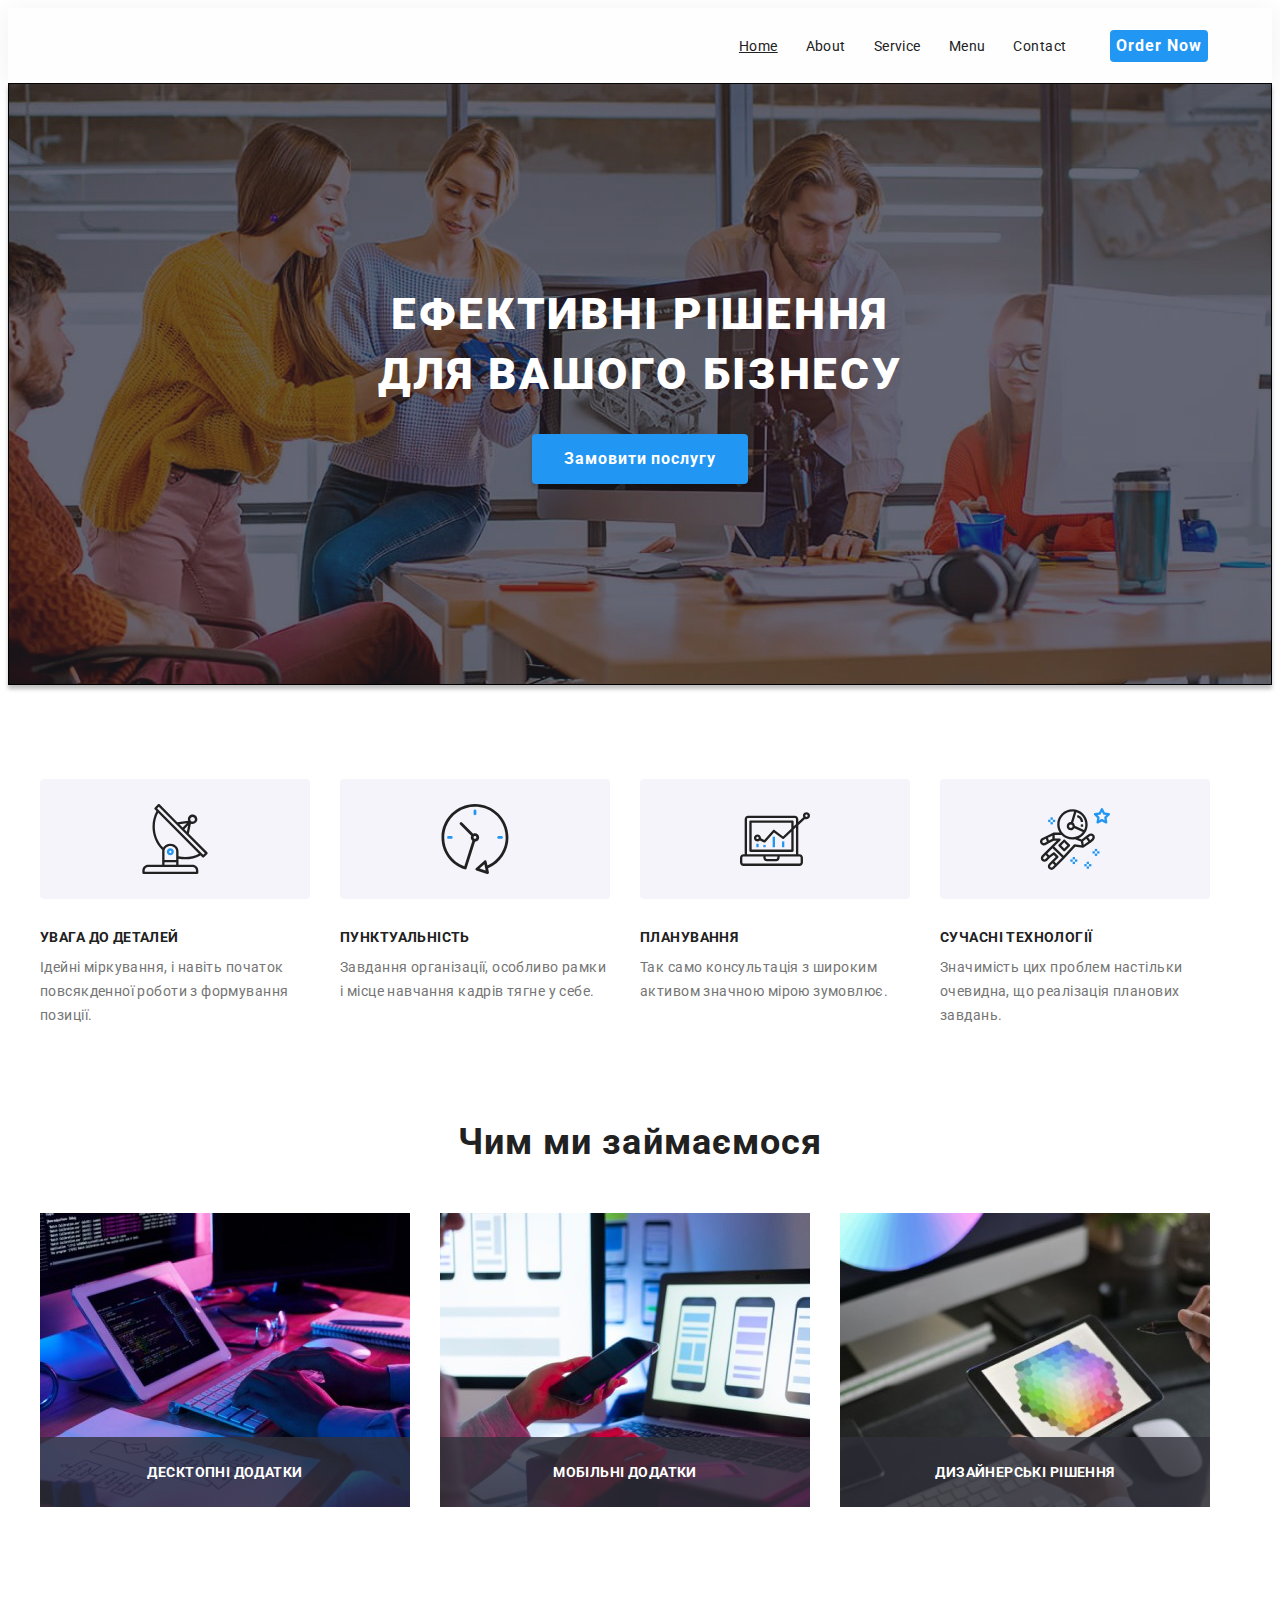
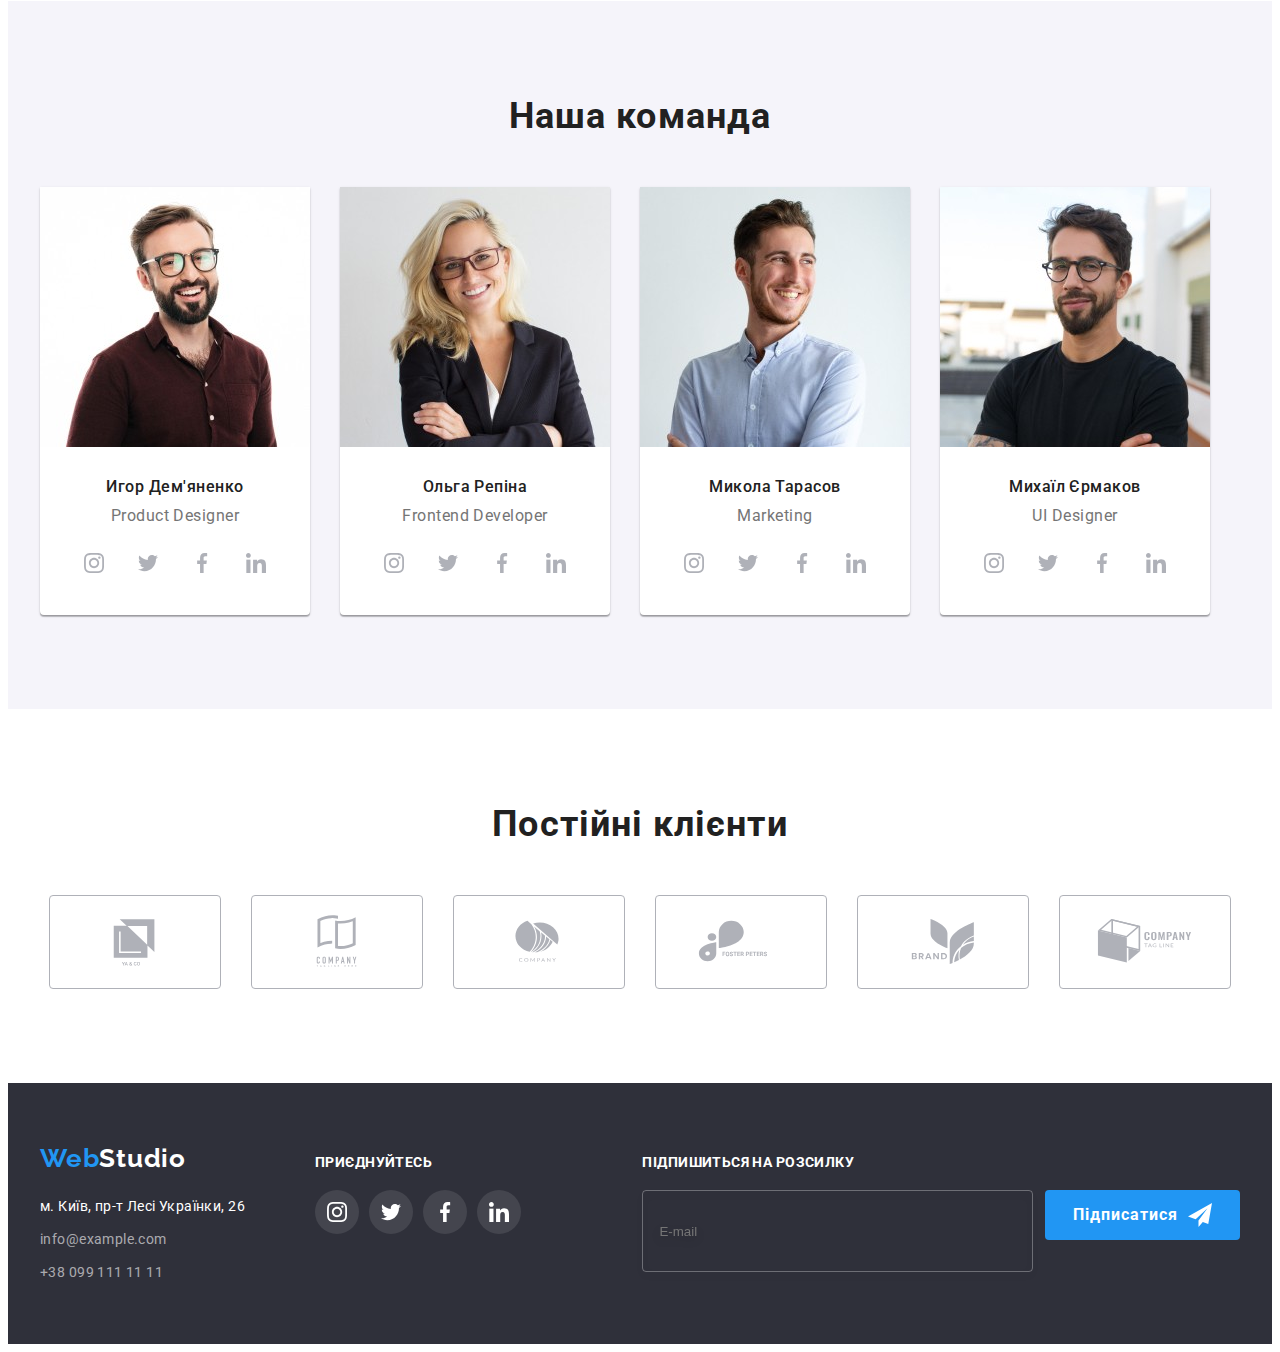
==== commit 290812e1: "add" ====
--- a/index.html
+++ b/index.html
@@ -44,11 +44,11 @@
         </a>
 
         <!-- меню мобайл -->
-        <button class="menu__btn" type="button" data-menu-open>
+        <!-- <button class="menu__btn" type="button" data-menu-open>
       <svg width="28" height="28">
         <use href="./images/sprite.svg#menu></use>
       </svg>
-    </button>
+    </button> -->
 
         <nav class="header__nav">
           <ul class="header__list list">
@@ -870,15 +870,10 @@
     <!-- Mobile menu -->
 
     <div class="menu-overlay" data-menu>
-      <div class="menu">
-        <button class="menu__btn menu__btn--hover" type="button" data-menu-close>
-          <svg width="40" height="40">
-            <use href="./images/icons.svg#menu-close"></use>
-          </svg>
-        </button>
+      <div class="menu" data-menu-close>
         <ul class="menu__list list">
           <li class="menu__item">
-            <a class="menu__link menu__link--current link" href="./index.html">Home</a>
+            <a class="menu__link link" href="./index.html">Home</a>
           </li>
           <li class="menu__item">
             <a class="menu__link link" href="#">About</a>
--- a/css/main.min.css
+++ b/css/main.min.css
@@ -1 +1 @@
-:root{--main-font: "Roboto", sans-serif;--secondary-font: "Raleway", sans-serif;--main-txt-cl: #212121;--accent-txt-cl: #2196F3;--white-txt-cl: #FFFFFF;--btn-txt-cl: #FFFFFF;--tel-txt-cl: #757575;--footer-txt-cl: rgba(255, 255, 255, 0.6);--studio-txt-cl: #000000;--soc-cl: #AFB1B8;--light-bg-cl: #E5E5E5;--dark-bg-cl: #2F303A;--portfolio-bg-cl: #EEEEEE;--team-bg-cl: #F5F4FA;--btn-bl-cl: #188CE8;--line-cl: #ECECEC;--anim: 250ms cubic-bezier(0.4, 0, 0.2, 1)}.visually-hidden{position:absolute;width:1px;height:1px;margin:-1px;border:0;padding:0;white-space:nowrap;-webkit-clip-path:inset(100%);clip-path:inset(100%);clip:rect(0 0 0 0);overflow:hidden}body{font-family:var(--main-font);color:var(--main-txt-cl);background-color:var(--white-txt-cl);font-size:14px;letter-spacing:.03em}.no-scroll{overflow:hidden}.link{text-decoration:none;color:inherit}.list{list-style:none;padding:0;margin:0}h1,h2,h3,h4,h5,h6,p,ul{margin:0}img{display:block;width:100%;height:auto;-o-object-fit:cover;object-fit:cover;-o-object-position:center;object-position:center}address{font-size:normal}.container{width:100%;padding:0 15px;margin:0 auto}@media screen and (min-width: 480px){.container{width:480px}}@media screen and (min-width: 768px){.container{width:768px}}@media screen and (min-width: 1200px){.container{width:1200px}}.section{padding-top:60px;padding-bottom:60px}@media screen and (min-width: 1200px){.section{padding-top:94px;padding-bottom:94px}}.container__tittle{font-weight:700;text-align:center;letter-spacing:.03em;color:var(--main-txt-cl);font-size:28px;line-height:1.1785714286;margin-bottom:30px}@media screen and (min-width: 1200px){.container__tittle{font-size:36px;line-height:1.1666666667;margin-bottom:50px}}.btn{font-weight:700;font-size:16px;line-height:1.875;-webkit-box-align:center;-ms-flex-align:center;align-items:center;letter-spacing:.06em;background-color:var(--accent-txt-cl);cursor:pointer;border:none;border-radius:4px;color:var(--btn-txt-cl);font-family:var(--main-font)}.form{text-align:center}.form__tittle{display:block;font-family:var(--main-font);font-weight:700;font-size:20px;line-height:1.5;text-align:center;letter-spacing:.03em;color:var(--main-txt-cl);margin-bottom:12px}@media screen and (min-width: 1200px){.form__tittle{line-height:1.15}}.form__group{margin-bottom:20px}.form__wrap{position:relative;display:block;margin-bottom:10px}.form__wrap:last-child{margin-bottom:0}.form__label{display:block;text-align:left;margin-bottom:4px;font-family:var(--main-font);font-weight:400;font-size:12px;line-height:1.1666666667;letter-spacing:.01em;color:var(--tel-txt-cl)}.form__input{width:100%;border:1px solid rgba(33,33,33,.2);border-radius:4px;font-family:var(--main-font);font-weight:400;font-size:14px;line-height:1.1428571429;letter-spacing:.01em;color:rgba(117,117,117,.5);height:40px;border:1px solid rgba(33,33,33,.2);border-radius:4px;-webkit-transition:border-color var(--anim);transition:border-color var(--anim);padding:12px;padding-left:42px;outline:rgba(0,0,0,0)}.form__input:focus,.form__input:active{border-color:var(--accent-txt-cl)}.form__input:focus+.form__icon,.form__input:hover+.form__icon{fill:var(--accent-txt-cl)}.form__icon{position:absolute;bottom:11px;left:12px;fill:var(--main-txt-cl);-webkit-transition:fill var(--anim);transition:fill var(--anim)}.form__textarea{height:120px;resize:none;padding:12px 16px}.form__checkbox{display:-webkit-box;display:-ms-flexbox;display:flex;-webkit-box-align:center;-ms-flex-align:center;align-items:center;-webkit-box-pack:center;-ms-flex-pack:center;justify-content:center;gap:8px;margin-bottom:30px}.form__checkbox-input:checked+.form__checkbox-icon .form__checkbox-icon--uncheck{opacity:0}.form__checkbox-icon--check{opacity:0;-webkit-transition:opacity var(--anim) background-color var(--anim);transition:opacity var(--anim) background-color var(--anim)}.form__checkbox-input:checked+.form__checkbox-icon .form__checkbox-icon--check{opacity:1;background-color:var(--accent-txt-cl)}.form__checkbox-label{font-family:var(--main-font);font-weight:400;font-size:12px;line-height:1.1666666667;letter-spacing:.03em;color:var(--tel-txt-cl);-webkit-user-select:none;-moz-user-select:none;-ms-user-select:none;user-select:none;text-underline-position:under}.form__checkbox-label--conditions{color:var(--accent-txt-cl)}@media screen and (min-width: 1200px){.form__checkbox-label{font-size:14px;line-height:1.7142857143}}.form__btn{display:-webkit-inline-box;display:-ms-inline-flexbox;display:inline-flex;padding:10px 52px;-webkit-box-shadow:0px 4px 4px rgba(0,0,0,.15);box-shadow:0px 4px 4px rgba(0,0,0,.15);-webkit-transition:background-color var(--anim);transition:background-color var(--anim)}.form__btn:focus,.form__btn:hover{background-color:var(--btn-bl-cl)}.backdrop{position:fixed;top:0;left:0;z-index:100;width:100%;height:100%;background-color:rgba(0,0,0,.2);opacity:1;visibility:visible;pointer-events:initial;overflow-y:scroll;-webkit-transition:opacity var(--anim),visibility var(--anim);transition:opacity var(--anim),visibility var(--anim)}.backdrop.backdrop--is-hidden{opacity:0;visibility:hidden;pointer-events:none}.backdrop__modal{position:absolute;top:50%;left:50%;-webkit-transform:translate(-50%, -40%) scale(1) rotate(0);transform:translate(-50%, -40%) scale(1) rotate(0);max-width:450px;width:100%;min-height:609px;background-color:var(--btn-txt-cl);-webkit-box-shadow:0px 1px 3px rgba(0,0,0,.12),0px 1px 1px rgba(0,0,0,.14),0px 2px 1px rgba(0,0,0,.2);box-shadow:0px 1px 3px rgba(0,0,0,.12),0px 1px 1px rgba(0,0,0,.14),0px 2px 1px rgba(0,0,0,.2);border-radius:4px;padding:40px;opacity:1;-webkit-transition:opacity var(--anim),-webkit-transform var(--anim);transition:opacity var(--anim),-webkit-transform var(--anim);transition:transform var(--anim),opacity var(--anim);transition:transform var(--anim),opacity var(--anim),-webkit-transform var(--anim)}@media screen and (min-width: 768px){.backdrop__modal{-webkit-transform:translate(-50%, -50%) scale(1) rotate(0);transform:translate(-50%, -50%) scale(1) rotate(0)}}@media screen and (min-width: 1200px){.backdrop__modal{width:528px;min-height:581px}}.backdrop.backdrop--is-hidden .backdrop__modal{-webkit-transform:translate(-50%, -50%) scale(0.4) rotate(0.25turn);transform:translate(-50%, -50%) scale(0.4) rotate(0.25turn);opacity:0}.backdrop__modal--close{position:absolute;top:8px;right:8px;display:-webkit-box;display:-ms-flexbox;display:flex;-webkit-box-pack:center;-ms-flex-pack:center;justify-content:center;-webkit-box-align:center;-ms-flex-align:center;align-items:center;width:30px;height:30px;padding:0;border-radius:50%;color:rgba(0,0,0,.1);border:1px solid rgba(0,0,0,.1);-webkit-transition:fill var(--anim);transition:fill var(--anim)}.backdrop__modal--close:focus,.backdrop__modal--close:hover{fill:var(--accent-txt-cl)}.menu__btn{display:-webkit-inline-box;display:-ms-inline-flexbox;display:inline-flex;-webkit-box-align:center;-ms-flex-align:center;align-items:center;-webkit-box-pack:center;-ms-flex-pack:center;justify-content:center;position:fixed;right:20px;top:22px;padding:0;margin-left:auto;width:28px;height:28px;padding:0;background-color:rgba(0,0,0,0);border:none;cursor:pointer;color:var(--main-txt-cl)}@media screen and (min-width: 768px){.menu__btn{display:none}}.menu-overlay .menu__btn{position:absolute}.menu__btn--hover{-webkit-transition:fill var(--anim);transition:fill var(--anim)}.menu__btn--hover:focus,.menu__btn--hover:hover{fill:var(--accent-txt-cl)}.menu-overlay{position:fixed;left:170px;top:50px;z-index:1000;width:130px;height:255px;background:#fefefe;-webkit-box-shadow:0px 4px 24px rgba(105,105,105,.1);box-shadow:0px 4px 24px rgba(105,105,105,.1);border-radius:30px 0px 30px 30px;opacity:0;pointer-events:none;visibility:hidden;-webkit-transition:opacity var(--anim),visibility var(--anim);transition:opacity var(--anim),visibility var(--anim)}@media screen and (min-width: 768px){.menu-overlay{display:none}}.menu-overlay.is-open{opacity:1;pointer-events:initial;visibility:visible}.menu{display:-webkit-box;display:-ms-flexbox;display:flex;-webkit-box-orient:vertical;-webkit-box-direction:normal;-ms-flex-direction:column;flex-direction:column;position:absolute;top:0;left:0;z-index:100;padding:48px 40px;width:100%;height:100%;-webkit-box-shadow:0px 4px 8px rgba(0,0,0,.04),0px 2px 4px rgba(0,0,0,.08),0px 1px 3px rgba(0,0,0,.16);box-shadow:0px 4px 8px rgba(0,0,0,.04),0px 2px 4px rgba(0,0,0,.08),0px 1px 3px rgba(0,0,0,.16);background-color:var(--white-txt-cl);-webkit-transform:translateX(100%);transform:translateX(100%);-webkit-transition:-webkit-transform var(--anim);transition:-webkit-transform var(--anim);transition:transform var(--anim);transition:transform var(--anim), -webkit-transform var(--anim)}@media screen and (min-width: 768px){.menu{display:none}}.menu-overlay.is-open .menu{-webkit-transform:translateX(0);transform:translateX(0)}.menu__list{margin-bottom:auto}.menu__item{margin-bottom:32px}.menu__item:last-child{margin-bottom:0px}.menu__link{font-weight:500;font-size:40px;line-height:1.175;text-align:center;letter-spacing:.02em;color:var(--main-txt-cl)}.menu__link--current{-webkit-transition:color var(--anim);transition:color var(--anim);color:var(--accent-txt-cl)}.menu__phone-link{font-weight:500;font-size:34px;line-height:1.1764705882;letter-spacing:.02em;color:var(--accent-txt-cl)}.menu__mail-link{font-weight:500;font-size:24px;line-height:1.1666666667;letter-spacing:.02em;color:var(--tel-txt-cl)}.menu__phone{margin-bottom:32px}.menu__mail{margin-bottom:64px}.menu__social-link{display:-webkit-box;display:-ms-flexbox;display:flex;font-weight:500;font-size:18px;line-height:1.2222222222;letter-spacing:.02em;color:var(--accent-txt-cl)}.menu__social-list{display:-webkit-box;display:-ms-flexbox;display:flex;-ms-flex-wrap:wrap;flex-wrap:wrap;gap:10px}.menu__social-item{padding-right:10px;border-right:1px solid rgba(33,33,33,.2)}.header{background-color:#fefefe;-webkit-box-shadow:0px 4px 24px rgba(105,105,105,.1);box-shadow:0px 4px 24px rgba(105,105,105,.1);position:relative}.header__container{display:-webkit-box;display:-ms-flexbox;display:flex;-webkit-box-align:center;-ms-flex-align:center;align-items:center}.header__logo{margin-top:10px;margin-bottom:10px;margin-right:0px;margin-left:24px}@media screen and (min-width: 768px){.header__logo{margin-left:36px}}@media screen and (min-width: 1200px){.header__logo{margin-left:20px}}.header__nav{display:-webkit-box;display:-ms-flexbox;display:flex;-webkit-box-pack:end;-ms-flex-pack:end;justify-content:flex-end;-webkit-box-align:center;-ms-flex-align:center;align-items:center;margin-left:auto;margin-right:28px}@media screen and (max-width: 767px){.header__nav{display:none}}.header__list{display:-webkit-box;display:-ms-flexbox;display:flex;gap:28px;-webkit-box-align:center;-ms-flex-align:center;align-items:center}.header__link{font-weight:400;font-size:14px;line-height:1.1428571429;display:-webkit-box;display:-ms-flexbox;display:flex;-webkit-box-align:center;-ms-flex-align:center;align-items:center;padding-top:28px;padding-bottom:28px;-webkit-transition:color var(--anim);transition:color var(--anim);color:var(--primary-text-cl)}.header__link:hover,.header__link:focus{color:var(--accent-text-cl)}.header__link--current{color:var(--accent-text-cl);text-decoration:underline}.header__btn .header{background-color:#fefefe;-webkit-box-shadow:0px 4px 24px rgba(105,105,105,.1);box-shadow:0px 4px 24px rgba(105,105,105,.1);position:relative}.header__btn .header__container{display:-webkit-box;display:-ms-flexbox;display:flex;-webkit-box-align:center;-ms-flex-align:center;align-items:center}.header__btn .header__logo{margin-top:10px;margin-bottom:10px;margin-right:0px;margin-left:24px}@media screen and (min-width: 768px){.header__btn .header__logo{margin-left:36px}}@media screen and (min-width: 1200px){.header__btn .header__logo{margin-left:20px}}.header__btn .header__nav{display:-webkit-box;display:-ms-flexbox;display:flex;-webkit-box-pack:end;-ms-flex-pack:end;justify-content:flex-end;-webkit-box-align:center;-ms-flex-align:center;align-items:center;margin-left:auto;margin-right:28px}@media screen and (max-width: 767px){.header__btn .header__nav{display:none}}.header__btn .header__list{display:-webkit-box;display:-ms-flexbox;display:flex;gap:28px;-webkit-box-align:center;-ms-flex-align:center;align-items:center}.header__btn .header__link{font-weight:400;font-size:14px;line-height:1.1428571429;display:-webkit-box;display:-ms-flexbox;display:flex;-webkit-box-align:center;-ms-flex-align:center;align-items:center;padding-top:28px;padding-bottom:28px;-webkit-transition:color var(--anim);transition:color var(--anim);color:var(--primary-text-cl)}.header__btn .header__link:hover,.header__btn .header__link:focus{color:var(--accent-text-cl)}.header__btn .header__link--current{color:var(--accent-text-cl);text-decoration:underline}@media screen and (max-width: 767px){.header__btn .header__btn{display:none}}@media screen and (min-width: 768px){.header__btn .header__btn{margin-right:32px}}@media screen and (min-width: 1200px){.header__btn .header__btn{margin-left:16px}}@media screen and (max-width: 767px){.header__btn{display:none}}@media screen and (min-width: 768px){.header__btn{margin-right:32px}}@media screen and (min-width: 1200px){.header__btn{margin-left:16px}}.logo--black>span{color:var(--accent-txt-cl)}.logo--black{font-family:var(--secondary-font);font-weight:700;font-size:24px;line-height:1.1666666667;letter-spacing:.03em;color:var(--studio-txt-cl)}@media screen and (min-width: 1200px){.logo--black{font-size:26px;line-height:1.1923076923}}.nav{display:-webkit-box;display:-ms-flexbox;display:flex;-webkit-box-align:center;-ms-flex-align:center;align-items:center;margin-right:auto}@media screen and (max-width: 767px){.nav{display:none}}.nav__list{display:-webkit-box;display:-ms-flexbox;display:flex;gap:50px;-webkit-box-align:center;-ms-flex-align:center;align-items:center}.nav__link{font-weight:500;font-size:14px;line-height:1.1428571429;letter-spacing:.02em;display:-webkit-box;display:-ms-flexbox;display:flex;-webkit-box-align:center;-ms-flex-align:center;align-items:center;padding-top:32px;padding-bottom:32px;-webkit-transition:color var(--anim);transition:color var(--anim);color:var(--main-txt-cl)}.nav__link:hover,.nav__link:focus{color:var(--accent-txt-cl)}.nav__link--current{position:relative;color:var(--accent-txt-cl)}.nav__link--current::after{position:absolute;z-index:100;bottom:0;left:0;display:block;width:100%;height:4px;border-radius:2px;background-color:var(--accent-txt-cl);content:" "}@media screen and (max-width: 767px){.contacts{display:none}}@media screen and (min-width: 1200px){.contacts{display:-webkit-box;display:-ms-flexbox;display:flex;margin-left:0;-webkit-box-pack:center;-ms-flex-pack:center;justify-content:center;-webkit-box-align:center;-ms-flex-align:center;align-items:center}}.contacts__list{padding-top:21px;padding-bottom:21px}@media screen and (min-width: 768px){.contacts__mail{margin-bottom:10px}}@media screen and (min-width: 1200px){.contacts__mail{margin-right:50px;margin-bottom:0}}.contacts__link{font-weight:500;font-size:12px;line-height:1.1666666667;letter-spacing:.02em;display:-webkit-box;display:-ms-flexbox;display:flex;-webkit-box-align:center;-ms-flex-align:center;align-items:center;-webkit-transition:color var(--anim);transition:color var(--anim);color:var(--tel-txt-cl)}@media screen and (min-width: 1200px){.contacts__link{padding-top:32px;padding-bottom:32px;font-size:14px;line-height:1.1428571429}}.contacts__link:hover,.contacts__link:focus{color:var(--accent-txt-cl)}.contacts__icon{fill:currentColor;margin-right:10px}.hero{background-color:var(--dark-bg-cl);text-align:center;background-repeat:no-repeat;background-position:center;background-size:cover;border:1px solid var(--studio-txt-cl);-webkit-box-shadow:0px 4px 4px rgba(0,0,0,.25);box-shadow:0px 4px 4px rgba(0,0,0,.25);background-image:-webkit-gradient(linear, left top, right top, from(rgba(47, 48, 58, 0.4)), to(rgba(47, 48, 58, 0.4))),url("../images/hero/header@1x_sm.jpg");background-image:linear-gradient(to right, rgba(47, 48, 58, 0.4), rgba(47, 48, 58, 0.4)),url("../images/hero/header@1x_sm.jpg")}@media(min-device-pixel-ratio: 2),(-webkit-min-device-pixel-ratio: 2),(min-resolution: 192dpi),(min-resolution: 2dppx){.hero{background-image:-webkit-gradient(linear, left top, right top, from(rgba(47, 48, 58, 0.4)), to(rgba(47, 48, 58, 0.4))),url("../images/hero/header@2x_sm.jpg");background-image:linear-gradient(to right, rgba(47, 48, 58, 0.4), rgba(47, 48, 58, 0.4)),url("../images/hero/header@2x_sm.jpg")}}@media screen and (min-width: 768px){.hero{background-image:-webkit-gradient(linear, left top, right top, from(rgba(47, 48, 58, 0.4)), to(rgba(47, 48, 58, 0.4))),url("../images/hero/header@1x_md.jpg");background-image:linear-gradient(to right, rgba(47, 48, 58, 0.4), rgba(47, 48, 58, 0.4)),url("../images/hero/header@1x_md.jpg")}}@media screen and (min-width: 768px)and (min-device-pixel-ratio: 2),screen and (min-width: 768px)and (-webkit-min-device-pixel-ratio: 2),screen and (min-width: 768px)and (min-resolution: 192dpi),screen and (min-width: 768px)and (min-resolution: 2dppx){.hero{background-image:-webkit-gradient(linear, left top, right top, from(rgba(47, 48, 58, 0.4)), to(rgba(47, 48, 58, 0.4))),url("../images/hero/header@2x_md.jpg");background-image:linear-gradient(to right, rgba(47, 48, 58, 0.4), rgba(47, 48, 58, 0.4)),url("../images/hero/header@2x_md.jpg")}}@media screen and (min-width: 1200px){.hero{background-image:-webkit-gradient(linear, left top, right top, from(rgba(47, 48, 58, 0.4)), to(rgba(47, 48, 58, 0.4))),url("../images/hero/header@1x_lg.jpg");background-image:linear-gradient(to right, rgba(47, 48, 58, 0.4), rgba(47, 48, 58, 0.4)),url("../images/hero/header@1x_lg.jpg")}}@media screen and (min-width: 1200px)and (min-device-pixel-ratio: 2),screen and (min-width: 1200px)and (-webkit-min-device-pixel-ratio: 2),screen and (min-width: 1200px)and (min-resolution: 192dpi),screen and (min-width: 1200px)and (min-resolution: 2dppx){.hero{background-image:-webkit-gradient(linear, left top, right top, from(rgba(47, 48, 58, 0.4)), to(rgba(47, 48, 58, 0.4))),url("../images/hero/header@2x_lg.jpg");background-image:linear-gradient(to right, rgba(47, 48, 58, 0.4), rgba(47, 48, 58, 0.4)),url("../images/hero/header@2x_lg.jpg")}}.hero__container{max-width:1600px;max-height:600px;padding-top:118px;padding-bottom:118px;margin-left:auto;margin-right:auto;background-position:center;background-repeat:no-repeat}@media screen and (min-width: 1200px){.hero__container{padding-top:200px;padding-bottom:200px}}.hero__title{font-weight:900;font-size:26px;line-height:1.6153846154;letter-spacing:.06em;text-transform:uppercase;color:var(--white-txt-cl);margin-bottom:30px;text-align:center}@media screen and (min-width: 1200px){.hero__title{font-size:44px;line-height:1.3636363636}}.hero__btn{max-width:none;min-width:200px;padding:10px 24px;-webkit-box-shadow:0px 4px 4px rgba(0,0,0,.15);box-shadow:0px 4px 4px rgba(0,0,0,.15);-webkit-transition:color var(--anim),background-color var(--anim);transition:color var(--anim),background-color var(--anim)}@media screen and (min-width: 1200px){.hero__btn{padding:10px 32px}}.hero__btn:hover,.hero__btn:focus{color:var(--btn-txt-cl);background-color:var(--btn-bl-cl)}.features__list{display:-webkit-box;display:-ms-flexbox;display:flex;gap:30px;-ms-flex-wrap:wrap;flex-wrap:wrap}@media screen and (min-width: 768px){.features__list{-ms-flex-preferred-size:calc((100% - 30px)/2);flex-basis:calc((100% - 30px)/2)}}@media screen and (min-width: 1200px){.features__list{display:-webkit-box;display:-ms-flexbox;display:flex;-ms-flex-wrap:nowrap;flex-wrap:nowrap}}.features__item{max-width:450px}@media screen and (min-width: 768px){.features__item{max-width:354px}}@media screen and (min-width: 1200px){.features__item{max-width:270px}}.features__thumb{margin-bottom:30px}.features__link{display:-webkit-box;display:-ms-flexbox;display:flex;-webkit-box-align:center;-ms-flex-align:center;align-items:center;-webkit-box-pack:center;-ms-flex-pack:center;justify-content:center;max-width:450px;height:120px;background:var(--team-bg-cl);border-radius:4px}@media screen and (min-width: 768px){.features__link{max-width:354px;height:120px}}@media screen and (min-width: 1200px){.features__link{max-width:270px;height:120px}}.features__subject{font-weight:700;font-size:14px;line-height:1.1428571429;letter-spacing:.03em;text-transform:uppercase;color:var(--main-txt-cl);margin-bottom:10px;text-align:center}@media screen and (min-width: 768px){.features__subject{text-align:left}}.features__text{font-weight:400;font-size:14px;line-height:1.7142857143;letter-spacing:.03em;color:var(--tel-txt-cl);text-align:left}.work__container{padding-top:0px}@media screen and (max-width: 1199px){.work__container{display:none}}.work__list{display:-webkit-box;display:-ms-flexbox;display:flex;gap:30px}.work__item{position:relative}.work__text{display:-webkit-box;display:-ms-flexbox;display:flex;-webkit-box-align:center;-ms-flex-align:center;align-items:center;-webkit-box-pack:center;-ms-flex-pack:center;justify-content:center;position:absolute;width:100%;height:70px;bottom:0;font-weight:700;line-height:1.1428571429;text-transform:uppercase;color:var(--white-txt-cl);background-color:rgba(47,48,58,.8)}.team{background-color:var(--team-bg-cl)}.team__list{display:-webkit-box;display:-ms-flexbox;display:flex;-ms-flex-wrap:wrap;flex-wrap:wrap;gap:30px;border-radius:0px 0px 4px 4px}@media screen and (max-width: 767px){.team__list{-webkit-box-orient:vertical;-webkit-box-direction:normal;-ms-flex-direction:column;flex-direction:column}}@media screen and (min-width: 768px){.team__list{-ms-flex-preferred-size:calc((100% - 30px)/2);flex-basis:calc((100% - 30px)/2)}}@media screen and (min-width: 1200px){.team__list{-ms-flex-wrap:nowrap;flex-wrap:nowrap}}.team__item{-webkit-box-shadow:0px 1px 3px rgba(0,0,0,.12),0px 1px 1px rgba(0,0,0,.14),0px 2px 1px rgba(0,0,0,.2);box-shadow:0px 1px 3px rgba(0,0,0,.12),0px 1px 1px rgba(0,0,0,.14),0px 2px 1px rgba(0,0,0,.2);border-radius:0px 0px 4px 4px;background-color:var(--white-txt-cl)}.team__wrapper{padding-top:30px;padding-bottom:24px}@media screen and (min-width: 1200px){.team__wrapper{padding-bottom:30px}}.team__name{font-weight:500;font-size:16px;line-height:1.1875;text-align:center;letter-spacing:.03em;color:var(--main-txt-cl);margin-bottom:10px}.team__spec{font-weight:400;font-size:16px;line-height:1.1875;text-align:center;letter-spacing:.03em;color:var(--tel-txt-cl);margin-bottom:16px}.social{display:-webkit-box;display:-ms-flexbox;display:flex;-webkit-box-pack:center;-ms-flex-pack:center;justify-content:center;gap:10px}.social__link{display:-webkit-box;display:-ms-flexbox;display:flex;-webkit-box-align:center;-ms-flex-align:center;align-items:center;-webkit-box-pack:center;-ms-flex-pack:center;justify-content:center;width:44px;height:44px;color:var(--soc-cl);border-radius:50%;-webkit-transition:color var(--anim),background-color var(--anim);transition:color var(--anim),background-color var(--anim)}.social__link:hover,.social__link:focus{background-color:var(--accent-txt-cl);color:var(--btn-txt-cl)}.social__icon{fill:currentColor}.clients__list{display:-webkit-box;display:-ms-flexbox;display:flex;gap:30px;-webkit-box-pack:center;-ms-flex-pack:center;justify-content:center;-ms-flex-wrap:wrap;flex-wrap:wrap;-ms-flex-preferred-size:calc((100% - 30px)/2);flex-basis:calc((100% - 30px)/2)}@media screen and (min-width: 768px){.clients__list{-ms-flex-preferred-size:calc((100% - 60px)/3);flex-basis:calc((100% - 60px)/3)}}@media screen and (min-width: 1200px){.clients__list{-ms-flex-wrap:nowrap;flex-wrap:nowrap}}.clients__link{display:-webkit-box;display:-ms-flexbox;display:flex;-webkit-box-align:center;-ms-flex-align:center;align-items:center;-webkit-box-pack:center;-ms-flex-pack:center;justify-content:center;width:210px;height:92px;border:1px solid var(--soc-cl);color:var(--soc-cl);border-radius:4px;-webkit-transition:color var(--anim),border var(--anim);transition:color var(--anim),border var(--anim)}@media screen and (min-width: 768px){.clients__link{width:226px}}@media screen and (min-width: 1200px){.clients__link{width:170px}}.clients__link:focus,.clients__link:hover,.clients__link:active{color:var(--accent-txt-cl);border:1px solid var(--accent-txt-cl)}.clients__icon{fill:currentColor}.footer{background-color:var(--dark-bg-cl)}.footer__container{padding-top:60px;padding-bottom:60px;text-align:center}@media screen and (min-width: 1200px){.footer__container{text-align:left}}.footer__position{display:-webkit-box;display:-ms-flexbox;display:flex;-webkit-box-orient:vertical;-webkit-box-direction:normal;-ms-flex-direction:column;flex-direction:column;-webkit-box-pack:center;-ms-flex-pack:center;justify-content:center}@media screen and (min-width: 768px){.footer__position{-webkit-box-orient:horizontal;-webkit-box-direction:normal;-ms-flex-direction:row;flex-direction:row;-ms-flex-wrap:wrap;flex-wrap:wrap;-webkit-box-align:baseline;-ms-flex-align:baseline;align-items:baseline}}@media screen and (min-width: 1200px){.footer__position{-webkit-box-pack:start;-ms-flex-pack:start;justify-content:flex-start}}@media screen and (min-width: 768px){.footer__adress{margin-right:165px}}@media screen and (min-width: 1200px){.footer__adress{margin-right:70px}}.footer__logo{font-family:var(--secondary-font);font-weight:700;font-size:24px;line-height:1.1666666667;letter-spacing:.03em;color:var(--main-txt-cl);color:var(--accent-txt-cl);margin-bottom:20px;display:block}@media screen and (min-width: 1200px){.footer__logo{font-size:26px;line-height:1.1923076923}}.footer__logo>span{color:var(--white-txt-cl)}.footer__contacts{font-style:normal}.footer__list{margin-bottom:60px}@media screen and (min-width: 1200px){.footer__list{margin-bottom:0px}}.footer__item{margin-bottom:8px}@media screen and (min-width: 768px){.footer__item{margin-bottom:8px}}@media screen and (min-width: 1200px){.footer__item{margin-bottom:9px}}.footer__item:last-child{margin-bottom:0}.footer__link{font-weight:400;font-size:14px;line-height:1.7142857143;letter-spacing:.03em;-webkit-transition:color var(--anim);transition:color var(--anim);color:var(--footer-txt-cl)}.footer__link:hover,.footer__link:focus{color:var(--accent-txt-cl)}.footer__link--map{color:var(--white-txt-cl)}.join__footer{margin-bottom:60px}@media screen and (min-width: 1200px){.join__footer{margin-bottom:0px;margin-right:auto}}.join__text{font-family:var(--main-font);font-weight:700;font-size:14px;line-height:1.1428571429;letter-spacing:.03em;text-transform:uppercase;color:var(--white-txt-cl);margin-bottom:20px}.join__list{display:-webkit-box;display:-ms-flexbox;display:flex;-webkit-box-pack:center;-ms-flex-pack:center;justify-content:center;gap:10px}.join__link{display:-webkit-box;display:-ms-flexbox;display:flex;-webkit-box-align:center;-ms-flex-align:center;align-items:center;-webkit-box-pack:center;-ms-flex-pack:center;justify-content:center;width:44px;height:44px;color:var(--btn-txt-cl);background:rgba(255,255,255,.1);border-radius:50%;-webkit-transition:background-color var(--anim);transition:background-color var(--anim)}.join__link:hover,.join__link:focus{background-color:var(--accent-txt-cl)}.join__icon{fill:currentColor}.join__footer{margin-bottom:60px}@media screen and (min-width: 1200px){.join__footer{margin-bottom:0px;margin-right:auto}}.join__text{font-family:var(--main-font);font-weight:700;font-size:14px;line-height:1.1428571429;letter-spacing:.03em;text-transform:uppercase;color:var(--white-txt-cl);margin-bottom:20px}.join__list{display:-webkit-box;display:-ms-flexbox;display:flex;-webkit-box-pack:center;-ms-flex-pack:center;justify-content:center;gap:10px}.join__link{display:-webkit-box;display:-ms-flexbox;display:flex;-webkit-box-align:center;-ms-flex-align:center;align-items:center;-webkit-box-pack:center;-ms-flex-pack:center;justify-content:center;width:44px;height:44px;color:var(--btn-txt-cl);background:rgba(255,255,255,.1);border-radius:50%;-webkit-transition:background-color var(--anim);transition:background-color var(--anim)}.join__link:hover,.join__link:focus{background-color:var(--accent-txt-cl)}.join__icon{fill:currentColor}.cat{display:-webkit-box;display:-ms-flexbox;display:flex;gap:8px;-webkit-box-pack:center;-ms-flex-pack:center;justify-content:center}@media screen and (max-width: 767px){.cat{-ms-flex-wrap:wrap;flex-wrap:wrap;-webkit-box-pack:left;-ms-flex-pack:left;justify-content:left;row-gap:15px}}.cat__project{margin-bottom:40px}@media screen and (min-width: 768px){.cat__project{margin-bottom:30px}}@media screen and (min-width: 1200px){.cat__project{margin-bottom:48px}}.cat__list{-webkit-box-align:center;-ms-flex-align:center;align-items:center}.cat__btn{font-family:inherit;font-weight:500;font-size:16px;line-height:1.625;text-align:center;letter-spacing:.03em;background-color:var(--team-bg-cl);color:var(--main-txt-cl);padding:6px 22px;-webkit-transition:color var(--anim),background-color var(--anim),border-radius var(--anim),-webkit-box-shadow var(--anim);transition:color var(--anim),background-color var(--anim),border-radius var(--anim),-webkit-box-shadow var(--anim);transition:color var(--anim),background-color var(--anim),box-shadow var(--anim),border-radius var(--anim);transition:color var(--anim),background-color var(--anim),box-shadow var(--anim),border-radius var(--anim),-webkit-box-shadow var(--anim)}.cat__btn:hover,.cat__btn:focus{color:var(--white-txt-cl);background-color:var(--accent-txt-cl);-webkit-box-shadow:0px 3px 1px rgba(0,0,0,.1),0px 1px 2px rgba(0,0,0,.08),0px 2px 2px rgba(0,0,0,.12);box-shadow:0px 3px 1px rgba(0,0,0,.1),0px 1px 2px rgba(0,0,0,.08),0px 2px 2px rgba(0,0,0,.12)}.cat__btn:active{background-color:var(--accent-txt-cl)}.cat__btn--active{color:var(--white-txt-cl);-webkit-transform:var(--anim);transform:var(--anim);background-color:var(--accent-txt-cl)}.project__list{display:-webkit-box;display:-ms-flexbox;display:flex;-ms-flex-wrap:wrap;flex-wrap:wrap;gap:30px}@media screen and (max-width: 767px){.project__list{-ms-flex-preferred-size:calc((100% - 0px)/1);flex-basis:calc((100% - 0px)/1)}}@media screen and (min-width: 768px){.project__list{-ms-flex-preferred-size:calc((100% - 30px)/2);flex-basis:calc((100% - 30px)/2)}}@media screen and (min-width: 1200px){.project__list{-ms-flex-preferred-size:calc((100% - 60px)/3);flex-basis:calc((100% - 60px)/3)}}@media screen and (min-width: 768px)and (max-width: 1199px){.project__item{width:354px}}.project__item:hover .project__overlay{-webkit-transform:translateY(0);transform:translateY(0)}.project__link{display:-webkit-box;display:-ms-flexbox;display:flex;-webkit-box-orient:vertical;-webkit-box-direction:normal;-ms-flex-direction:column;flex-direction:column;width:100%;height:100%;-webkit-transition:-webkit-box-shadow var(--anim);transition:-webkit-box-shadow var(--anim);transition:box-shadow var(--anim);transition:box-shadow var(--anim), -webkit-box-shadow var(--anim)}.project__link:hover,.project__link:focus{-webkit-box-shadow:0px 1px 1px rgba(0,0,0,.12),0px 4px 4px rgba(0,0,0,.06),1px 4px 6px rgba(0,0,0,.16);box-shadow:0px 1px 1px rgba(0,0,0,.12),0px 4px 4px rgba(0,0,0,.06),1px 4px 6px rgba(0,0,0,.16)}.project__image{position:relative;overflow:hidden}.project__overlay{position:absolute;top:0;left:0;width:100%;height:100%;-webkit-transform:translateY(101%);transform:translateY(101%);background-color:rgba(33,150,243,.9);-webkit-transition:-webkit-transform var(--anim);transition:-webkit-transform var(--anim);transition:transform var(--anim);transition:transform var(--anim), -webkit-transform var(--anim)}.project__text{text-align:left;font-family:var(--main-font);font-weight:400;font-size:18px;line-height:1.5555555556;letter-spacing:.03em;color:var(--btn-txt-cl);padding:77px 24px}@media screen and (min-width: 768px){.project__text{padding-top:49px;padding-right:24px;padding-bottom:77px;padding-left:24px}}@media screen and (min-width: 1200px){.project__text{padding:63px 24px}}.project__content{-webkit-box-flex:1;-ms-flex-positive:1;flex-grow:1;padding:20px 24px;border:1px solid var(--line-cl);-webkit-transition:color var(--anim);transition:color var(--anim)}.project__content:hover,.project__content:focus{color:currentColor}.project__subtitle{font-weight:700px;font-size:18px;line-height:2;letter-spacing:.06em;color:var(--main-txt-cl);margin-bottom:4px}.project__desc{font-weight:400;font-size:16px;line-height:1.875;letter-spacing:.03em;color:var(--tel-txt-cl)}@media screen and (min-width: 768px){.subscribe{display:block}}@media screen and (min-width: 1200px){.subscribe__form{display:-webkit-box;display:-ms-flexbox;display:flex;-webkit-box-align:center;-ms-flex-align:center;align-items:center;-webkit-box-pack:center;-ms-flex-pack:center;justify-content:center;gap:12px}}.subscribe__text{font-family:var(--main-font);font-weight:700;font-size:14px;line-height:1.1428571429;letter-spacing:.03em;text-transform:uppercase;color:var(--white-txt-cl);margin-bottom:20px}.subscribe__label{height:50px}.subscribe__email{display:block;height:50px;width:100%;padding:15px;padding-left:16px;border:1px solid rgba(255,255,255,.3);-webkit-filter:drop-shadow(0px 4px 4px rgba(0, 0, 0, 0.15));filter:drop-shadow(0px 4px 4px rgba(0, 0, 0, 0.15));border-radius:4px;background-color:rgba(0,0,0,0);color:var(--btn-txt-cl);outline:rgba(0,0,0,0);margin-bottom:20px}@media screen and (min-width: 768px){.subscribe__email{width:450px}}@media screen and (min-width: 1200px){.subscribe__email{width:358px;margin-bottom:0}}.subscribe__btn{display:-webkit-inline-box;display:-ms-inline-flexbox;display:inline-flex;gap:10px;-webkit-box-pack:center;-ms-flex-pack:center;justify-content:center;padding:10px 28px;-webkit-transition:background-color var(--anim);transition:background-color var(--anim)}.subscribe__btn:hover,.subscribe__btn:focus{background-color:var(--btn-bl-cl)}/*# sourceMappingURL=main.min.css.map */+:root{--main-font: "Roboto", sans-serif;--secondary-font: "Raleway", sans-serif;--main-txt-cl: #212121;--accent-txt-cl: #2196F3;--white-txt-cl: #FFFFFF;--btn-txt-cl: #FFFFFF;--tel-txt-cl: #757575;--footer-txt-cl: rgba(255, 255, 255, 0.6);--studio-txt-cl: #000000;--soc-cl: #AFB1B8;--light-bg-cl: #E5E5E5;--dark-bg-cl: #2F303A;--portfolio-bg-cl: #EEEEEE;--team-bg-cl: #F5F4FA;--btn-bl-cl: #188CE8;--line-cl: #ECECEC;--anim: 250ms cubic-bezier(0.4, 0, 0.2, 1)}.visually-hidden{position:absolute;width:1px;height:1px;margin:-1px;border:0;padding:0;white-space:nowrap;-webkit-clip-path:inset(100%);clip-path:inset(100%);clip:rect(0 0 0 0);overflow:hidden}body{font-family:var(--main-font);color:var(--main-txt-cl);background-color:var(--white-txt-cl);font-size:14px;letter-spacing:.03em}.no-scroll{overflow:hidden}.link{text-decoration:none;color:inherit}.list{list-style:none;padding:0;margin:0}h1,h2,h3,h4,h5,h6,p,ul{margin:0}img{display:block;width:100%;height:auto;-o-object-fit:cover;object-fit:cover;-o-object-position:center;object-position:center}address{font-size:normal}.container{width:100%;padding:0 15px;margin:0 auto}@media screen and (min-width: 480px){.container{width:480px}}@media screen and (min-width: 768px){.container{width:768px}}@media screen and (min-width: 1200px){.container{width:1200px}}.section{padding-top:60px;padding-bottom:60px}@media screen and (min-width: 1200px){.section{padding-top:94px;padding-bottom:94px}}.container__tittle{font-weight:700;text-align:center;letter-spacing:.03em;color:var(--main-txt-cl);font-size:28px;line-height:1.1785714286;margin-bottom:30px}@media screen and (min-width: 1200px){.container__tittle{font-size:36px;line-height:1.1666666667;margin-bottom:50px}}.btn{font-weight:700;font-size:16px;line-height:1.875;-webkit-box-align:center;-ms-flex-align:center;align-items:center;letter-spacing:.06em;background-color:var(--accent-txt-cl);cursor:pointer;border:none;border-radius:4px;color:var(--btn-txt-cl);font-family:var(--main-font)}.form{text-align:center}.form__tittle{display:block;font-family:var(--main-font);font-weight:700;font-size:20px;line-height:1.5;text-align:center;letter-spacing:.03em;color:var(--main-txt-cl);margin-bottom:12px}@media screen and (min-width: 1200px){.form__tittle{line-height:1.15}}.form__group{margin-bottom:20px}.form__wrap{position:relative;display:block;margin-bottom:10px}.form__wrap:last-child{margin-bottom:0}.form__label{display:block;text-align:left;margin-bottom:4px;font-family:var(--main-font);font-weight:400;font-size:12px;line-height:1.1666666667;letter-spacing:.01em;color:var(--tel-txt-cl)}.form__input{width:100%;border:1px solid rgba(33,33,33,.2);border-radius:4px;font-family:var(--main-font);font-weight:400;font-size:14px;line-height:1.1428571429;letter-spacing:.01em;color:rgba(117,117,117,.5);height:40px;border:1px solid rgba(33,33,33,.2);border-radius:4px;-webkit-transition:border-color var(--anim);transition:border-color var(--anim);padding:12px;padding-left:42px;outline:rgba(0,0,0,0)}.form__input:focus,.form__input:active{border-color:var(--accent-txt-cl)}.form__input:focus+.form__icon,.form__input:hover+.form__icon{fill:var(--accent-txt-cl)}.form__icon{position:absolute;bottom:11px;left:12px;fill:var(--main-txt-cl);-webkit-transition:fill var(--anim);transition:fill var(--anim)}.form__textarea{height:120px;resize:none;padding:12px 16px}.form__checkbox{display:-webkit-box;display:-ms-flexbox;display:flex;-webkit-box-align:center;-ms-flex-align:center;align-items:center;-webkit-box-pack:center;-ms-flex-pack:center;justify-content:center;gap:8px;margin-bottom:30px}.form__checkbox-input:checked+.form__checkbox-icon .form__checkbox-icon--uncheck{opacity:0}.form__checkbox-icon--check{opacity:0;-webkit-transition:opacity var(--anim) background-color var(--anim);transition:opacity var(--anim) background-color var(--anim)}.form__checkbox-input:checked+.form__checkbox-icon .form__checkbox-icon--check{opacity:1;background-color:var(--accent-txt-cl)}.form__checkbox-label{font-family:var(--main-font);font-weight:400;font-size:12px;line-height:1.1666666667;letter-spacing:.03em;color:var(--tel-txt-cl);-webkit-user-select:none;-moz-user-select:none;-ms-user-select:none;user-select:none;text-underline-position:under}.form__checkbox-label--conditions{color:var(--accent-txt-cl)}@media screen and (min-width: 1200px){.form__checkbox-label{font-size:14px;line-height:1.7142857143}}.form__btn{display:-webkit-inline-box;display:-ms-inline-flexbox;display:inline-flex;padding:10px 52px;-webkit-box-shadow:0px 4px 4px rgba(0,0,0,.15);box-shadow:0px 4px 4px rgba(0,0,0,.15);-webkit-transition:background-color var(--anim);transition:background-color var(--anim)}.form__btn:focus,.form__btn:hover{background-color:var(--btn-bl-cl)}.backdrop{position:fixed;top:0;left:0;z-index:100;width:100%;height:100%;background-color:rgba(0,0,0,.2);opacity:1;visibility:visible;pointer-events:initial;overflow-y:scroll;-webkit-transition:opacity var(--anim),visibility var(--anim);transition:opacity var(--anim),visibility var(--anim)}.backdrop.backdrop--is-hidden{opacity:0;visibility:hidden;pointer-events:none}.backdrop__modal{position:absolute;top:50%;left:50%;-webkit-transform:translate(-50%, -40%) scale(1) rotate(0);transform:translate(-50%, -40%) scale(1) rotate(0);max-width:450px;width:100%;min-height:609px;background-color:var(--btn-txt-cl);-webkit-box-shadow:0px 1px 3px rgba(0,0,0,.12),0px 1px 1px rgba(0,0,0,.14),0px 2px 1px rgba(0,0,0,.2);box-shadow:0px 1px 3px rgba(0,0,0,.12),0px 1px 1px rgba(0,0,0,.14),0px 2px 1px rgba(0,0,0,.2);border-radius:4px;padding:40px;opacity:1;-webkit-transition:opacity var(--anim),-webkit-transform var(--anim);transition:opacity var(--anim),-webkit-transform var(--anim);transition:transform var(--anim),opacity var(--anim);transition:transform var(--anim),opacity var(--anim),-webkit-transform var(--anim)}@media screen and (min-width: 768px){.backdrop__modal{-webkit-transform:translate(-50%, -50%) scale(1) rotate(0);transform:translate(-50%, -50%) scale(1) rotate(0)}}@media screen and (min-width: 1200px){.backdrop__modal{width:528px;min-height:581px}}.backdrop.backdrop--is-hidden .backdrop__modal{-webkit-transform:translate(-50%, -50%) scale(0.4) rotate(0.25turn);transform:translate(-50%, -50%) scale(0.4) rotate(0.25turn);opacity:0}.backdrop__modal--close{position:absolute;top:8px;right:8px;display:-webkit-box;display:-ms-flexbox;display:flex;-webkit-box-pack:center;-ms-flex-pack:center;justify-content:center;-webkit-box-align:center;-ms-flex-align:center;align-items:center;width:30px;height:30px;padding:0;border-radius:50%;color:rgba(0,0,0,.1);border:1px solid rgba(0,0,0,.1);-webkit-transition:fill var(--anim);transition:fill var(--anim)}.backdrop__modal--close:focus,.backdrop__modal--close:hover{fill:var(--accent-txt-cl)}.menu__btn{display:-webkit-inline-box;display:-ms-inline-flexbox;display:inline-flex;-webkit-box-align:center;-ms-flex-align:center;align-items:center;-webkit-box-pack:center;-ms-flex-pack:center;justify-content:center;position:fixed;right:20px;top:22px;padding:0;margin-left:auto;width:28px;height:28px;padding:0;background-color:rgba(0,0,0,0);border:none;cursor:pointer;color:#7eb101}@media screen and (min-width: 768px){.menu__btn{display:none}}.menu-overlay .menu__btn{position:absolute}.menu__btn--hover{-webkit-transition:fill var(--anim);transition:fill var(--anim)}.menu__btn--hover:focus,.menu__btn--hover:hover{fill:#7eb101}.menu-overlay{position:fixed;left:170px;top:50px;z-index:1000;width:130px;height:255px;background:#fefefe;-webkit-box-shadow:0px 4px 24px rgba(105,105,105,.1);box-shadow:0px 4px 24px rgba(105,105,105,.1);border-radius:30px 0px 30px 30px;opacity:0;pointer-events:none;visibility:hidden;-webkit-transition:opacity var(--anim),visibility var(--anim);transition:opacity var(--anim),visibility var(--anim)}@media screen and (min-width: 768px){.menu-overlay{display:none}}.menu-overlay.is-open{opacity:1;pointer-events:initial;visibility:visible}.menu{display:-webkit-box;display:-ms-flexbox;display:flex;-webkit-box-orient:vertical;-webkit-box-direction:normal;-ms-flex-direction:column;flex-direction:column;position:absolute;top:50px;left:170px;z-index:100;width:130px;height:255px;padding-left:16px;padding-top:16px;padding-bottom:16px;background-color:#fefefe;-webkit-box-shadow:0px 4px 24px rgba(105,105,105,.1);box-shadow:0px 4px 24px rgba(105,105,105,.1);border-radius:30px 0px 30px 30px;-webkit-transform:translateX(100%);transform:translateX(100%);-webkit-transition:-webkit-transform var(--anim);transition:-webkit-transform var(--anim);transition:transform var(--anim);transition:transform var(--anim), -webkit-transform var(--anim)}@media screen and (min-width: 768px){.menu{display:none}}.menu-overlay.is-open .menu{-webkit-transform:translateX(0);transform:translateX(0)}.menu__item{margin-bottom:32px}.menu__item:hover,.menu__item:focus,.menu__item:active{background-color:#bbf330}.menu__item:last-child{margin-bottom:0px}.menu__link{font-weight:400;font-size:16px;line-height:1.1875;text-align:center;color:#000}.header{background-color:#fefefe;-webkit-box-shadow:0px 4px 24px rgba(105,105,105,.1);box-shadow:0px 4px 24px rgba(105,105,105,.1);position:relative}.header__container{display:-webkit-box;display:-ms-flexbox;display:flex;-webkit-box-align:center;-ms-flex-align:center;align-items:center}.header__logo{margin-top:10px;margin-bottom:10px;margin-right:0px;margin-left:24px}@media screen and (min-width: 768px){.header__logo{margin-left:36px}}@media screen and (min-width: 1200px){.header__logo{margin-left:20px}}.header__nav{display:-webkit-box;display:-ms-flexbox;display:flex;-webkit-box-pack:end;-ms-flex-pack:end;justify-content:flex-end;-webkit-box-align:center;-ms-flex-align:center;align-items:center;margin-left:auto;margin-right:28px}@media screen and (max-width: 767px){.header__nav{display:none}}.header__list{display:-webkit-box;display:-ms-flexbox;display:flex;gap:28px;-webkit-box-align:center;-ms-flex-align:center;align-items:center}.header__link{font-weight:400;font-size:14px;line-height:1.1428571429;display:-webkit-box;display:-ms-flexbox;display:flex;-webkit-box-align:center;-ms-flex-align:center;align-items:center;padding-top:28px;padding-bottom:28px;-webkit-transition:color var(--anim);transition:color var(--anim);color:var(--primary-text-cl)}.header__link:hover,.header__link:focus{color:var(--accent-text-cl)}.header__link--current{color:var(--accent-text-cl);text-decoration:underline}.header__btn .header{background-color:#fefefe;-webkit-box-shadow:0px 4px 24px rgba(105,105,105,.1);box-shadow:0px 4px 24px rgba(105,105,105,.1);position:relative}.header__btn .header__container{display:-webkit-box;display:-ms-flexbox;display:flex;-webkit-box-align:center;-ms-flex-align:center;align-items:center}.header__btn .header__logo{margin-top:10px;margin-bottom:10px;margin-right:0px;margin-left:24px}@media screen and (min-width: 768px){.header__btn .header__logo{margin-left:36px}}@media screen and (min-width: 1200px){.header__btn .header__logo{margin-left:20px}}.header__btn .header__nav{display:-webkit-box;display:-ms-flexbox;display:flex;-webkit-box-pack:end;-ms-flex-pack:end;justify-content:flex-end;-webkit-box-align:center;-ms-flex-align:center;align-items:center;margin-left:auto;margin-right:28px}@media screen and (max-width: 767px){.header__btn .header__nav{display:none}}.header__btn .header__list{display:-webkit-box;display:-ms-flexbox;display:flex;gap:28px;-webkit-box-align:center;-ms-flex-align:center;align-items:center}.header__btn .header__link{font-weight:400;font-size:14px;line-height:1.1428571429;display:-webkit-box;display:-ms-flexbox;display:flex;-webkit-box-align:center;-ms-flex-align:center;align-items:center;padding-top:28px;padding-bottom:28px;-webkit-transition:color var(--anim);transition:color var(--anim);color:var(--primary-text-cl)}.header__btn .header__link:hover,.header__btn .header__link:focus{color:var(--accent-text-cl)}.header__btn .header__link--current{color:var(--accent-text-cl);text-decoration:underline}@media screen and (max-width: 767px){.header__btn .header__btn{display:none}}@media screen and (min-width: 768px){.header__btn .header__btn{margin-right:32px}}@media screen and (min-width: 1200px){.header__btn .header__btn{margin-left:16px}}@media screen and (max-width: 767px){.header__btn{display:none}}@media screen and (min-width: 768px){.header__btn{margin-right:32px}}@media screen and (min-width: 1200px){.header__btn{margin-left:16px}}.logo--black>span{color:var(--accent-txt-cl)}.logo--black{font-family:var(--secondary-font);font-weight:700;font-size:24px;line-height:1.1666666667;letter-spacing:.03em;color:var(--studio-txt-cl)}@media screen and (min-width: 1200px){.logo--black{font-size:26px;line-height:1.1923076923}}.nav{display:-webkit-box;display:-ms-flexbox;display:flex;-webkit-box-align:center;-ms-flex-align:center;align-items:center;margin-right:auto}@media screen and (max-width: 767px){.nav{display:none}}.nav__list{display:-webkit-box;display:-ms-flexbox;display:flex;gap:50px;-webkit-box-align:center;-ms-flex-align:center;align-items:center}.nav__link{font-weight:500;font-size:14px;line-height:1.1428571429;letter-spacing:.02em;display:-webkit-box;display:-ms-flexbox;display:flex;-webkit-box-align:center;-ms-flex-align:center;align-items:center;padding-top:32px;padding-bottom:32px;-webkit-transition:color var(--anim);transition:color var(--anim);color:var(--main-txt-cl)}.nav__link:hover,.nav__link:focus{color:var(--accent-txt-cl)}.nav__link--current{position:relative;color:var(--accent-txt-cl)}.nav__link--current::after{position:absolute;z-index:100;bottom:0;left:0;display:block;width:100%;height:4px;border-radius:2px;background-color:var(--accent-txt-cl);content:" "}@media screen and (max-width: 767px){.contacts{display:none}}@media screen and (min-width: 1200px){.contacts{display:-webkit-box;display:-ms-flexbox;display:flex;margin-left:0;-webkit-box-pack:center;-ms-flex-pack:center;justify-content:center;-webkit-box-align:center;-ms-flex-align:center;align-items:center}}.contacts__list{padding-top:21px;padding-bottom:21px}@media screen and (min-width: 768px){.contacts__mail{margin-bottom:10px}}@media screen and (min-width: 1200px){.contacts__mail{margin-right:50px;margin-bottom:0}}.contacts__link{font-weight:500;font-size:12px;line-height:1.1666666667;letter-spacing:.02em;display:-webkit-box;display:-ms-flexbox;display:flex;-webkit-box-align:center;-ms-flex-align:center;align-items:center;-webkit-transition:color var(--anim);transition:color var(--anim);color:var(--tel-txt-cl)}@media screen and (min-width: 1200px){.contacts__link{padding-top:32px;padding-bottom:32px;font-size:14px;line-height:1.1428571429}}.contacts__link:hover,.contacts__link:focus{color:var(--accent-txt-cl)}.contacts__icon{fill:currentColor;margin-right:10px}.hero{background-color:var(--dark-bg-cl);text-align:center;background-repeat:no-repeat;background-position:center;background-size:cover;border:1px solid var(--studio-txt-cl);-webkit-box-shadow:0px 4px 4px rgba(0,0,0,.25);box-shadow:0px 4px 4px rgba(0,0,0,.25);background-image:-webkit-gradient(linear, left top, right top, from(rgba(47, 48, 58, 0.4)), to(rgba(47, 48, 58, 0.4))),url("../images/hero/header@1x_sm.jpg");background-image:linear-gradient(to right, rgba(47, 48, 58, 0.4), rgba(47, 48, 58, 0.4)),url("../images/hero/header@1x_sm.jpg")}@media(min-device-pixel-ratio: 2),(-webkit-min-device-pixel-ratio: 2),(min-resolution: 192dpi),(min-resolution: 2dppx){.hero{background-image:-webkit-gradient(linear, left top, right top, from(rgba(47, 48, 58, 0.4)), to(rgba(47, 48, 58, 0.4))),url("../images/hero/header@2x_sm.jpg");background-image:linear-gradient(to right, rgba(47, 48, 58, 0.4), rgba(47, 48, 58, 0.4)),url("../images/hero/header@2x_sm.jpg")}}@media screen and (min-width: 768px){.hero{background-image:-webkit-gradient(linear, left top, right top, from(rgba(47, 48, 58, 0.4)), to(rgba(47, 48, 58, 0.4))),url("../images/hero/header@1x_md.jpg");background-image:linear-gradient(to right, rgba(47, 48, 58, 0.4), rgba(47, 48, 58, 0.4)),url("../images/hero/header@1x_md.jpg")}}@media screen and (min-width: 768px)and (min-device-pixel-ratio: 2),screen and (min-width: 768px)and (-webkit-min-device-pixel-ratio: 2),screen and (min-width: 768px)and (min-resolution: 192dpi),screen and (min-width: 768px)and (min-resolution: 2dppx){.hero{background-image:-webkit-gradient(linear, left top, right top, from(rgba(47, 48, 58, 0.4)), to(rgba(47, 48, 58, 0.4))),url("../images/hero/header@2x_md.jpg");background-image:linear-gradient(to right, rgba(47, 48, 58, 0.4), rgba(47, 48, 58, 0.4)),url("../images/hero/header@2x_md.jpg")}}@media screen and (min-width: 1200px){.hero{background-image:-webkit-gradient(linear, left top, right top, from(rgba(47, 48, 58, 0.4)), to(rgba(47, 48, 58, 0.4))),url("../images/hero/header@1x_lg.jpg");background-image:linear-gradient(to right, rgba(47, 48, 58, 0.4), rgba(47, 48, 58, 0.4)),url("../images/hero/header@1x_lg.jpg")}}@media screen and (min-width: 1200px)and (min-device-pixel-ratio: 2),screen and (min-width: 1200px)and (-webkit-min-device-pixel-ratio: 2),screen and (min-width: 1200px)and (min-resolution: 192dpi),screen and (min-width: 1200px)and (min-resolution: 2dppx){.hero{background-image:-webkit-gradient(linear, left top, right top, from(rgba(47, 48, 58, 0.4)), to(rgba(47, 48, 58, 0.4))),url("../images/hero/header@2x_lg.jpg");background-image:linear-gradient(to right, rgba(47, 48, 58, 0.4), rgba(47, 48, 58, 0.4)),url("../images/hero/header@2x_lg.jpg")}}.hero__container{max-width:1600px;max-height:600px;padding-top:118px;padding-bottom:118px;margin-left:auto;margin-right:auto;background-position:center;background-repeat:no-repeat}@media screen and (min-width: 1200px){.hero__container{padding-top:200px;padding-bottom:200px}}.hero__title{font-weight:900;font-size:26px;line-height:1.6153846154;letter-spacing:.06em;text-transform:uppercase;color:var(--white-txt-cl);margin-bottom:30px;text-align:center}@media screen and (min-width: 1200px){.hero__title{font-size:44px;line-height:1.3636363636}}.hero__btn{max-width:none;min-width:200px;padding:10px 24px;-webkit-box-shadow:0px 4px 4px rgba(0,0,0,.15);box-shadow:0px 4px 4px rgba(0,0,0,.15);-webkit-transition:color var(--anim),background-color var(--anim);transition:color var(--anim),background-color var(--anim)}@media screen and (min-width: 1200px){.hero__btn{padding:10px 32px}}.hero__btn:hover,.hero__btn:focus{color:var(--btn-txt-cl);background-color:var(--btn-bl-cl)}.features__list{display:-webkit-box;display:-ms-flexbox;display:flex;gap:30px;-ms-flex-wrap:wrap;flex-wrap:wrap}@media screen and (min-width: 768px){.features__list{-ms-flex-preferred-size:calc((100% - 30px)/2);flex-basis:calc((100% - 30px)/2)}}@media screen and (min-width: 1200px){.features__list{display:-webkit-box;display:-ms-flexbox;display:flex;-ms-flex-wrap:nowrap;flex-wrap:nowrap}}.features__item{max-width:450px}@media screen and (min-width: 768px){.features__item{max-width:354px}}@media screen and (min-width: 1200px){.features__item{max-width:270px}}.features__thumb{margin-bottom:30px}.features__link{display:-webkit-box;display:-ms-flexbox;display:flex;-webkit-box-align:center;-ms-flex-align:center;align-items:center;-webkit-box-pack:center;-ms-flex-pack:center;justify-content:center;max-width:450px;height:120px;background:var(--team-bg-cl);border-radius:4px}@media screen and (min-width: 768px){.features__link{max-width:354px;height:120px}}@media screen and (min-width: 1200px){.features__link{max-width:270px;height:120px}}.features__subject{font-weight:700;font-size:14px;line-height:1.1428571429;letter-spacing:.03em;text-transform:uppercase;color:var(--main-txt-cl);margin-bottom:10px;text-align:center}@media screen and (min-width: 768px){.features__subject{text-align:left}}.features__text{font-weight:400;font-size:14px;line-height:1.7142857143;letter-spacing:.03em;color:var(--tel-txt-cl);text-align:left}.work__container{padding-top:0px}@media screen and (max-width: 1199px){.work__container{display:none}}.work__list{display:-webkit-box;display:-ms-flexbox;display:flex;gap:30px}.work__item{position:relative}.work__text{display:-webkit-box;display:-ms-flexbox;display:flex;-webkit-box-align:center;-ms-flex-align:center;align-items:center;-webkit-box-pack:center;-ms-flex-pack:center;justify-content:center;position:absolute;width:100%;height:70px;bottom:0;font-weight:700;line-height:1.1428571429;text-transform:uppercase;color:var(--white-txt-cl);background-color:rgba(47,48,58,.8)}.team{background-color:var(--team-bg-cl)}.team__list{display:-webkit-box;display:-ms-flexbox;display:flex;-ms-flex-wrap:wrap;flex-wrap:wrap;gap:30px;border-radius:0px 0px 4px 4px}@media screen and (max-width: 767px){.team__list{-webkit-box-orient:vertical;-webkit-box-direction:normal;-ms-flex-direction:column;flex-direction:column}}@media screen and (min-width: 768px){.team__list{-ms-flex-preferred-size:calc((100% - 30px)/2);flex-basis:calc((100% - 30px)/2)}}@media screen and (min-width: 1200px){.team__list{-ms-flex-wrap:nowrap;flex-wrap:nowrap}}.team__item{-webkit-box-shadow:0px 1px 3px rgba(0,0,0,.12),0px 1px 1px rgba(0,0,0,.14),0px 2px 1px rgba(0,0,0,.2);box-shadow:0px 1px 3px rgba(0,0,0,.12),0px 1px 1px rgba(0,0,0,.14),0px 2px 1px rgba(0,0,0,.2);border-radius:0px 0px 4px 4px;background-color:var(--white-txt-cl)}.team__wrapper{padding-top:30px;padding-bottom:24px}@media screen and (min-width: 1200px){.team__wrapper{padding-bottom:30px}}.team__name{font-weight:500;font-size:16px;line-height:1.1875;text-align:center;letter-spacing:.03em;color:var(--main-txt-cl);margin-bottom:10px}.team__spec{font-weight:400;font-size:16px;line-height:1.1875;text-align:center;letter-spacing:.03em;color:var(--tel-txt-cl);margin-bottom:16px}.social{display:-webkit-box;display:-ms-flexbox;display:flex;-webkit-box-pack:center;-ms-flex-pack:center;justify-content:center;gap:10px}.social__link{display:-webkit-box;display:-ms-flexbox;display:flex;-webkit-box-align:center;-ms-flex-align:center;align-items:center;-webkit-box-pack:center;-ms-flex-pack:center;justify-content:center;width:44px;height:44px;color:var(--soc-cl);border-radius:50%;-webkit-transition:color var(--anim),background-color var(--anim);transition:color var(--anim),background-color var(--anim)}.social__link:hover,.social__link:focus{background-color:var(--accent-txt-cl);color:var(--btn-txt-cl)}.social__icon{fill:currentColor}.clients__list{display:-webkit-box;display:-ms-flexbox;display:flex;gap:30px;-webkit-box-pack:center;-ms-flex-pack:center;justify-content:center;-ms-flex-wrap:wrap;flex-wrap:wrap;-ms-flex-preferred-size:calc((100% - 30px)/2);flex-basis:calc((100% - 30px)/2)}@media screen and (min-width: 768px){.clients__list{-ms-flex-preferred-size:calc((100% - 60px)/3);flex-basis:calc((100% - 60px)/3)}}@media screen and (min-width: 1200px){.clients__list{-ms-flex-wrap:nowrap;flex-wrap:nowrap}}.clients__link{display:-webkit-box;display:-ms-flexbox;display:flex;-webkit-box-align:center;-ms-flex-align:center;align-items:center;-webkit-box-pack:center;-ms-flex-pack:center;justify-content:center;width:210px;height:92px;border:1px solid var(--soc-cl);color:var(--soc-cl);border-radius:4px;-webkit-transition:color var(--anim),border var(--anim);transition:color var(--anim),border var(--anim)}@media screen and (min-width: 768px){.clients__link{width:226px}}@media screen and (min-width: 1200px){.clients__link{width:170px}}.clients__link:focus,.clients__link:hover,.clients__link:active{color:var(--accent-txt-cl);border:1px solid var(--accent-txt-cl)}.clients__icon{fill:currentColor}.footer{background-color:var(--dark-bg-cl)}.footer__container{padding-top:60px;padding-bottom:60px;text-align:center}@media screen and (min-width: 1200px){.footer__container{text-align:left}}.footer__position{display:-webkit-box;display:-ms-flexbox;display:flex;-webkit-box-orient:vertical;-webkit-box-direction:normal;-ms-flex-direction:column;flex-direction:column;-webkit-box-pack:center;-ms-flex-pack:center;justify-content:center}@media screen and (min-width: 768px){.footer__position{-webkit-box-orient:horizontal;-webkit-box-direction:normal;-ms-flex-direction:row;flex-direction:row;-ms-flex-wrap:wrap;flex-wrap:wrap;-webkit-box-align:baseline;-ms-flex-align:baseline;align-items:baseline}}@media screen and (min-width: 1200px){.footer__position{-webkit-box-pack:start;-ms-flex-pack:start;justify-content:flex-start}}@media screen and (min-width: 768px){.footer__adress{margin-right:165px}}@media screen and (min-width: 1200px){.footer__adress{margin-right:70px}}.footer__logo{font-family:var(--secondary-font);font-weight:700;font-size:24px;line-height:1.1666666667;letter-spacing:.03em;color:var(--main-txt-cl);color:var(--accent-txt-cl);margin-bottom:20px;display:block}@media screen and (min-width: 1200px){.footer__logo{font-size:26px;line-height:1.1923076923}}.footer__logo>span{color:var(--white-txt-cl)}.footer__contacts{font-style:normal}.footer__list{margin-bottom:60px}@media screen and (min-width: 1200px){.footer__list{margin-bottom:0px}}.footer__item{margin-bottom:8px}@media screen and (min-width: 768px){.footer__item{margin-bottom:8px}}@media screen and (min-width: 1200px){.footer__item{margin-bottom:9px}}.footer__item:last-child{margin-bottom:0}.footer__link{font-weight:400;font-size:14px;line-height:1.7142857143;letter-spacing:.03em;-webkit-transition:color var(--anim);transition:color var(--anim);color:var(--footer-txt-cl)}.footer__link:hover,.footer__link:focus{color:var(--accent-txt-cl)}.footer__link--map{color:var(--white-txt-cl)}.join__footer{margin-bottom:60px}@media screen and (min-width: 1200px){.join__footer{margin-bottom:0px;margin-right:auto}}.join__text{font-family:var(--main-font);font-weight:700;font-size:14px;line-height:1.1428571429;letter-spacing:.03em;text-transform:uppercase;color:var(--white-txt-cl);margin-bottom:20px}.join__list{display:-webkit-box;display:-ms-flexbox;display:flex;-webkit-box-pack:center;-ms-flex-pack:center;justify-content:center;gap:10px}.join__link{display:-webkit-box;display:-ms-flexbox;display:flex;-webkit-box-align:center;-ms-flex-align:center;align-items:center;-webkit-box-pack:center;-ms-flex-pack:center;justify-content:center;width:44px;height:44px;color:var(--btn-txt-cl);background:rgba(255,255,255,.1);border-radius:50%;-webkit-transition:background-color var(--anim);transition:background-color var(--anim)}.join__link:hover,.join__link:focus{background-color:var(--accent-txt-cl)}.join__icon{fill:currentColor}.join__footer{margin-bottom:60px}@media screen and (min-width: 1200px){.join__footer{margin-bottom:0px;margin-right:auto}}.join__text{font-family:var(--main-font);font-weight:700;font-size:14px;line-height:1.1428571429;letter-spacing:.03em;text-transform:uppercase;color:var(--white-txt-cl);margin-bottom:20px}.join__list{display:-webkit-box;display:-ms-flexbox;display:flex;-webkit-box-pack:center;-ms-flex-pack:center;justify-content:center;gap:10px}.join__link{display:-webkit-box;display:-ms-flexbox;display:flex;-webkit-box-align:center;-ms-flex-align:center;align-items:center;-webkit-box-pack:center;-ms-flex-pack:center;justify-content:center;width:44px;height:44px;color:var(--btn-txt-cl);background:rgba(255,255,255,.1);border-radius:50%;-webkit-transition:background-color var(--anim);transition:background-color var(--anim)}.join__link:hover,.join__link:focus{background-color:var(--accent-txt-cl)}.join__icon{fill:currentColor}.cat{display:-webkit-box;display:-ms-flexbox;display:flex;gap:8px;-webkit-box-pack:center;-ms-flex-pack:center;justify-content:center}@media screen and (max-width: 767px){.cat{-ms-flex-wrap:wrap;flex-wrap:wrap;-webkit-box-pack:left;-ms-flex-pack:left;justify-content:left;row-gap:15px}}.cat__project{margin-bottom:40px}@media screen and (min-width: 768px){.cat__project{margin-bottom:30px}}@media screen and (min-width: 1200px){.cat__project{margin-bottom:48px}}.cat__list{-webkit-box-align:center;-ms-flex-align:center;align-items:center}.cat__btn{font-family:inherit;font-weight:500;font-size:16px;line-height:1.625;text-align:center;letter-spacing:.03em;background-color:var(--team-bg-cl);color:var(--main-txt-cl);padding:6px 22px;-webkit-transition:color var(--anim),background-color var(--anim),border-radius var(--anim),-webkit-box-shadow var(--anim);transition:color var(--anim),background-color var(--anim),border-radius var(--anim),-webkit-box-shadow var(--anim);transition:color var(--anim),background-color var(--anim),box-shadow var(--anim),border-radius var(--anim);transition:color var(--anim),background-color var(--anim),box-shadow var(--anim),border-radius var(--anim),-webkit-box-shadow var(--anim)}.cat__btn:hover,.cat__btn:focus{color:var(--white-txt-cl);background-color:var(--accent-txt-cl);-webkit-box-shadow:0px 3px 1px rgba(0,0,0,.1),0px 1px 2px rgba(0,0,0,.08),0px 2px 2px rgba(0,0,0,.12);box-shadow:0px 3px 1px rgba(0,0,0,.1),0px 1px 2px rgba(0,0,0,.08),0px 2px 2px rgba(0,0,0,.12)}.cat__btn:active{background-color:var(--accent-txt-cl)}.cat__btn--active{color:var(--white-txt-cl);-webkit-transform:var(--anim);transform:var(--anim);background-color:var(--accent-txt-cl)}.project__list{display:-webkit-box;display:-ms-flexbox;display:flex;-ms-flex-wrap:wrap;flex-wrap:wrap;gap:30px}@media screen and (max-width: 767px){.project__list{-ms-flex-preferred-size:calc((100% - 0px)/1);flex-basis:calc((100% - 0px)/1)}}@media screen and (min-width: 768px){.project__list{-ms-flex-preferred-size:calc((100% - 30px)/2);flex-basis:calc((100% - 30px)/2)}}@media screen and (min-width: 1200px){.project__list{-ms-flex-preferred-size:calc((100% - 60px)/3);flex-basis:calc((100% - 60px)/3)}}@media screen and (min-width: 768px)and (max-width: 1199px){.project__item{width:354px}}.project__item:hover .project__overlay{-webkit-transform:translateY(0);transform:translateY(0)}.project__link{display:-webkit-box;display:-ms-flexbox;display:flex;-webkit-box-orient:vertical;-webkit-box-direction:normal;-ms-flex-direction:column;flex-direction:column;width:100%;height:100%;-webkit-transition:-webkit-box-shadow var(--anim);transition:-webkit-box-shadow var(--anim);transition:box-shadow var(--anim);transition:box-shadow var(--anim), -webkit-box-shadow var(--anim)}.project__link:hover,.project__link:focus{-webkit-box-shadow:0px 1px 1px rgba(0,0,0,.12),0px 4px 4px rgba(0,0,0,.06),1px 4px 6px rgba(0,0,0,.16);box-shadow:0px 1px 1px rgba(0,0,0,.12),0px 4px 4px rgba(0,0,0,.06),1px 4px 6px rgba(0,0,0,.16)}.project__image{position:relative;overflow:hidden}.project__overlay{position:absolute;top:0;left:0;width:100%;height:100%;-webkit-transform:translateY(101%);transform:translateY(101%);background-color:rgba(33,150,243,.9);-webkit-transition:-webkit-transform var(--anim);transition:-webkit-transform var(--anim);transition:transform var(--anim);transition:transform var(--anim), -webkit-transform var(--anim)}.project__text{text-align:left;font-family:var(--main-font);font-weight:400;font-size:18px;line-height:1.5555555556;letter-spacing:.03em;color:var(--btn-txt-cl);padding:77px 24px}@media screen and (min-width: 768px){.project__text{padding-top:49px;padding-right:24px;padding-bottom:77px;padding-left:24px}}@media screen and (min-width: 1200px){.project__text{padding:63px 24px}}.project__content{-webkit-box-flex:1;-ms-flex-positive:1;flex-grow:1;padding:20px 24px;border:1px solid var(--line-cl);-webkit-transition:color var(--anim);transition:color var(--anim)}.project__content:hover,.project__content:focus{color:currentColor}.project__subtitle{font-weight:700px;font-size:18px;line-height:2;letter-spacing:.06em;color:var(--main-txt-cl);margin-bottom:4px}.project__desc{font-weight:400;font-size:16px;line-height:1.875;letter-spacing:.03em;color:var(--tel-txt-cl)}@media screen and (min-width: 768px){.subscribe{display:block}}@media screen and (min-width: 1200px){.subscribe__form{display:-webkit-box;display:-ms-flexbox;display:flex;-webkit-box-align:center;-ms-flex-align:center;align-items:center;-webkit-box-pack:center;-ms-flex-pack:center;justify-content:center;gap:12px}}.subscribe__text{font-family:var(--main-font);font-weight:700;font-size:14px;line-height:1.1428571429;letter-spacing:.03em;text-transform:uppercase;color:var(--white-txt-cl);margin-bottom:20px}.subscribe__label{height:50px}.subscribe__email{display:block;height:50px;width:100%;padding:15px;padding-left:16px;border:1px solid rgba(255,255,255,.3);-webkit-filter:drop-shadow(0px 4px 4px rgba(0, 0, 0, 0.15));filter:drop-shadow(0px 4px 4px rgba(0, 0, 0, 0.15));border-radius:4px;background-color:rgba(0,0,0,0);color:var(--btn-txt-cl);outline:rgba(0,0,0,0);margin-bottom:20px}@media screen and (min-width: 768px){.subscribe__email{width:450px}}@media screen and (min-width: 1200px){.subscribe__email{width:358px;margin-bottom:0}}.subscribe__btn{display:-webkit-inline-box;display:-ms-inline-flexbox;display:inline-flex;gap:10px;-webkit-box-pack:center;-ms-flex-pack:center;justify-content:center;padding:10px 28px;-webkit-transition:background-color var(--anim);transition:background-color var(--anim)}.subscribe__btn:hover,.subscribe__btn:focus{background-color:var(--btn-bl-cl)}/*# sourceMappingURL=main.min.css.map */